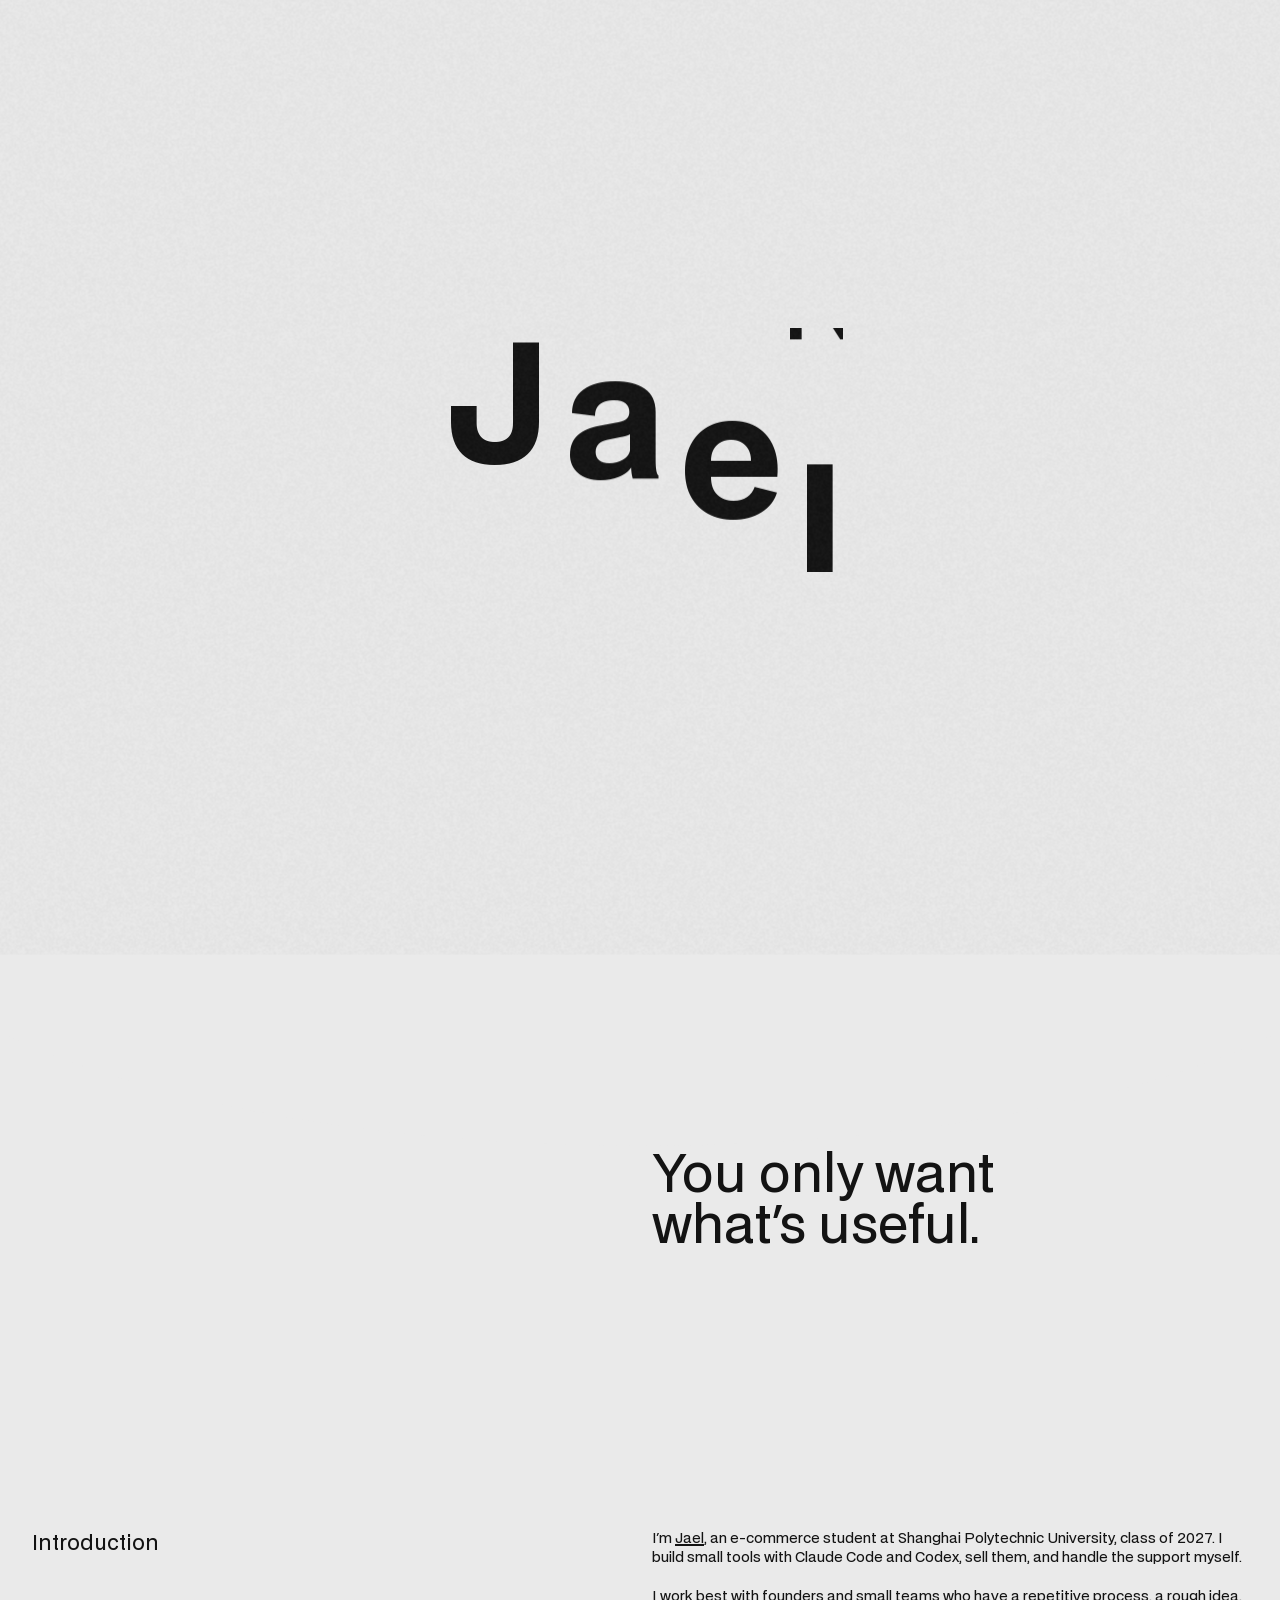
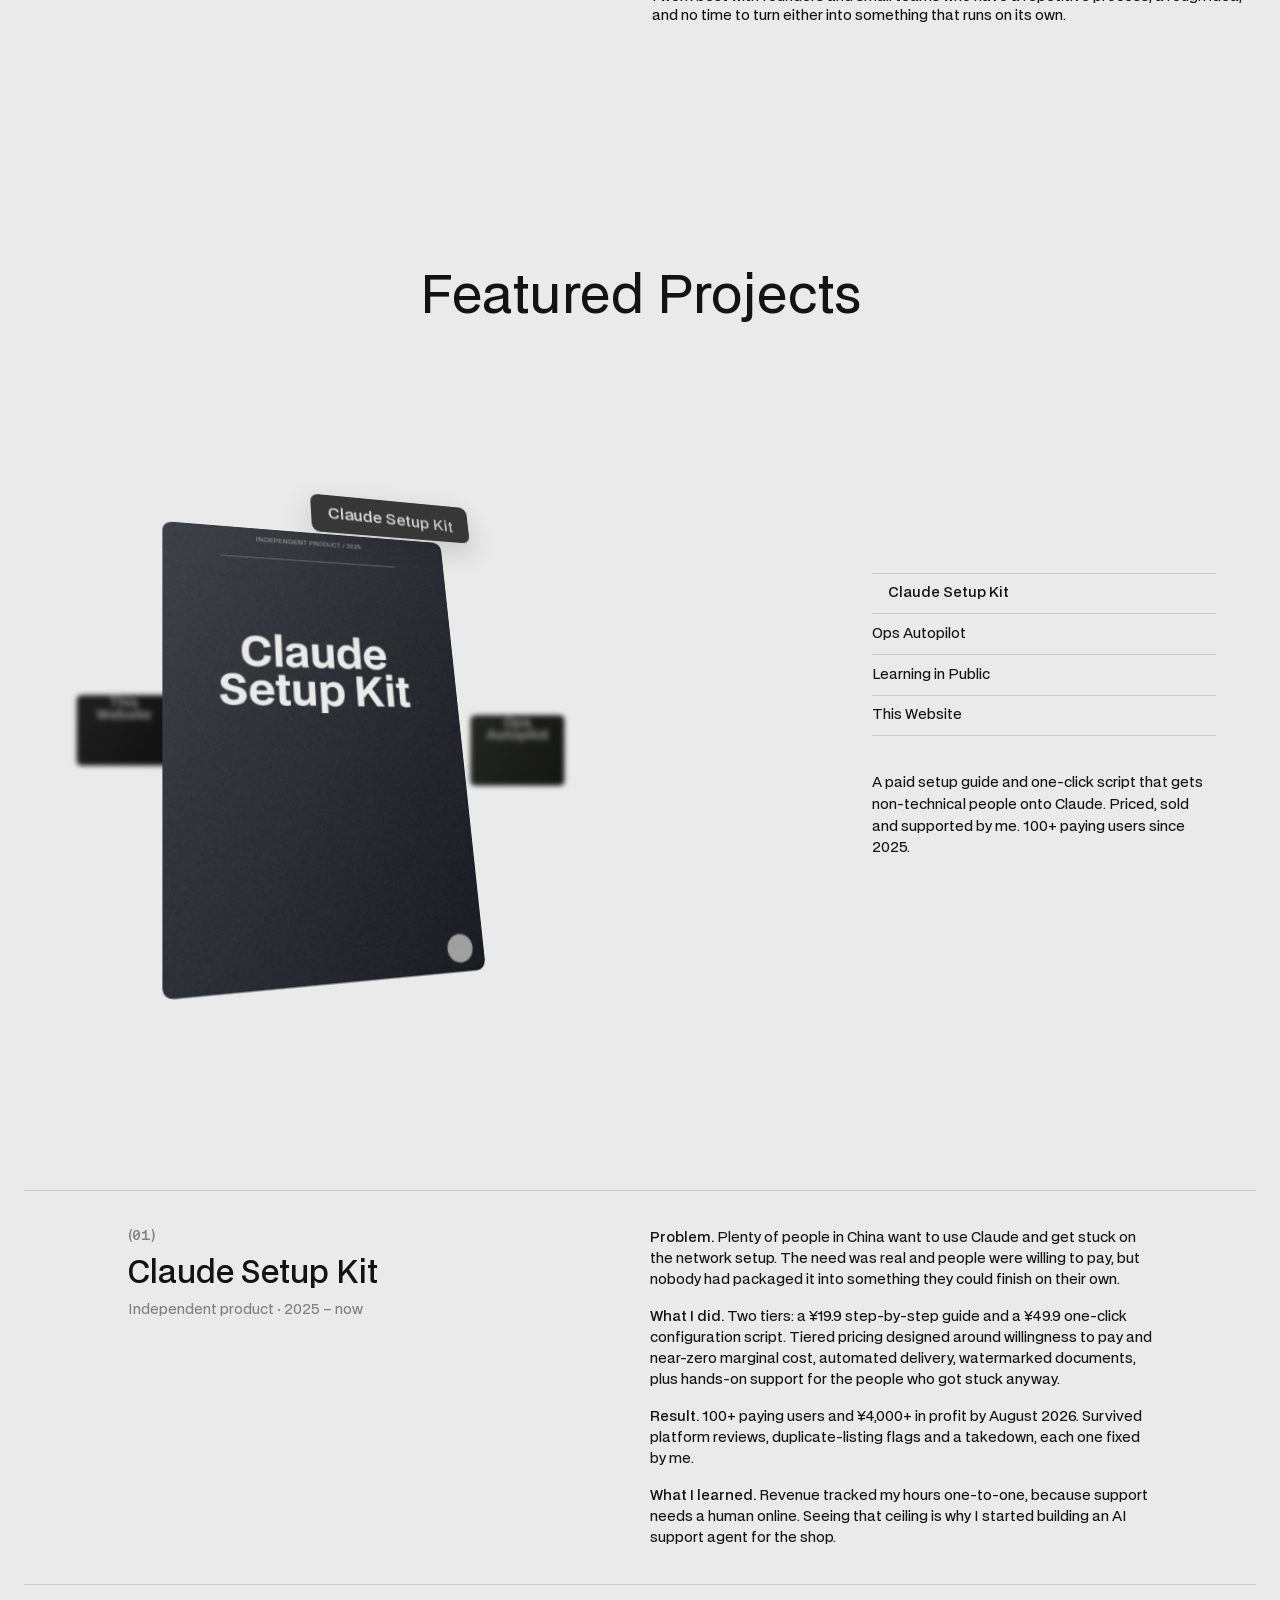
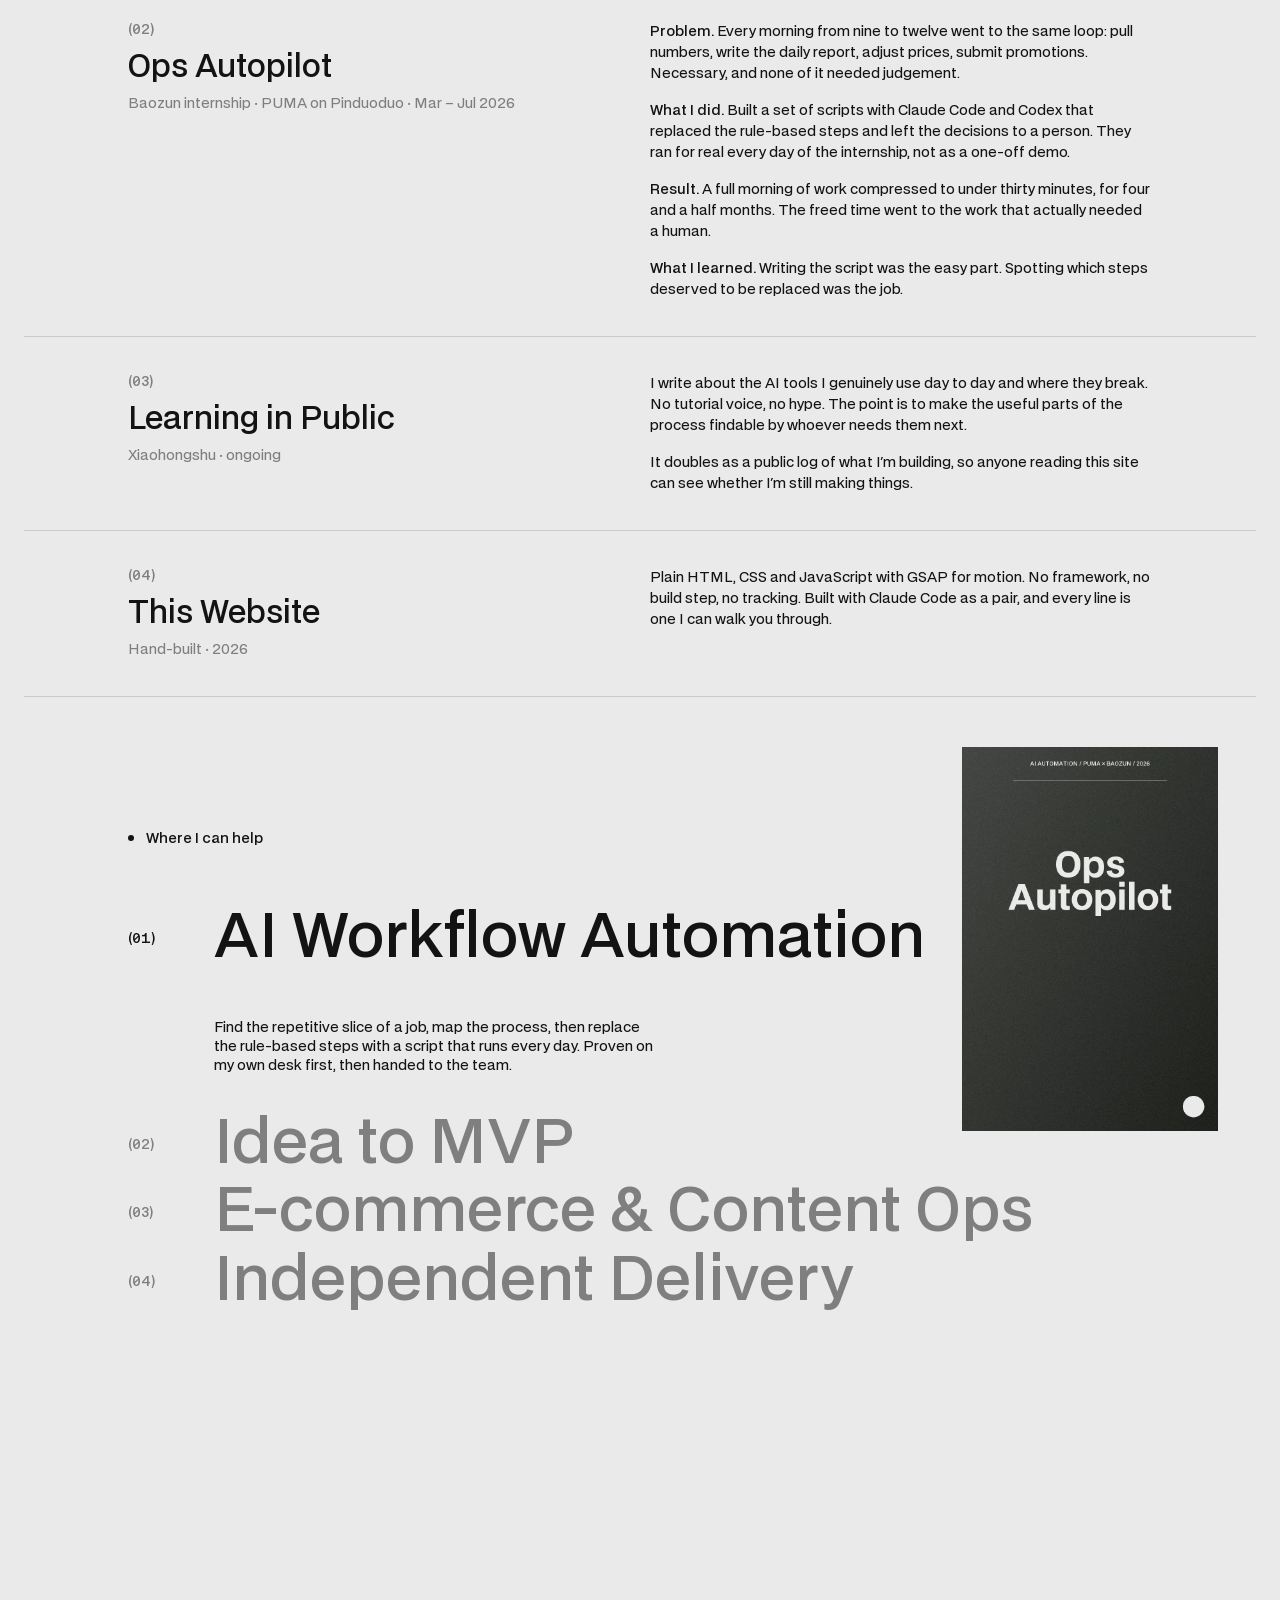
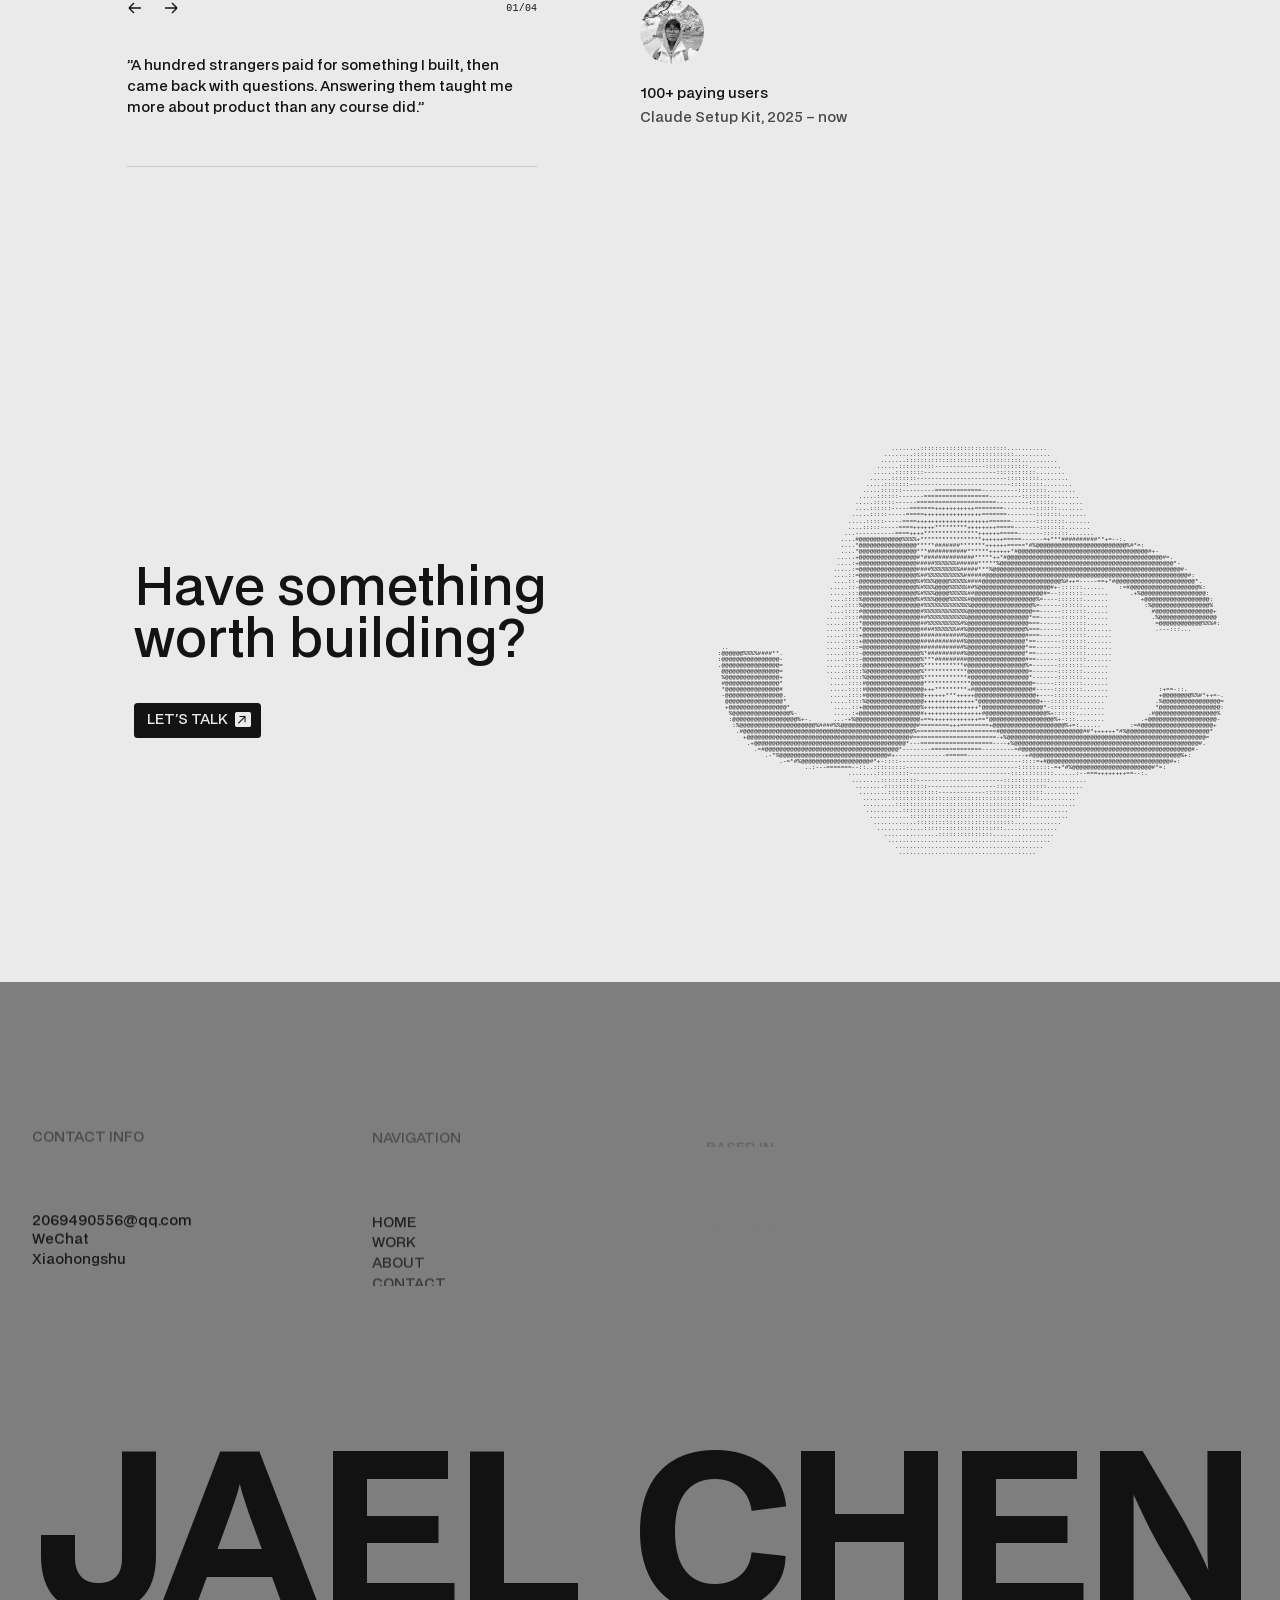
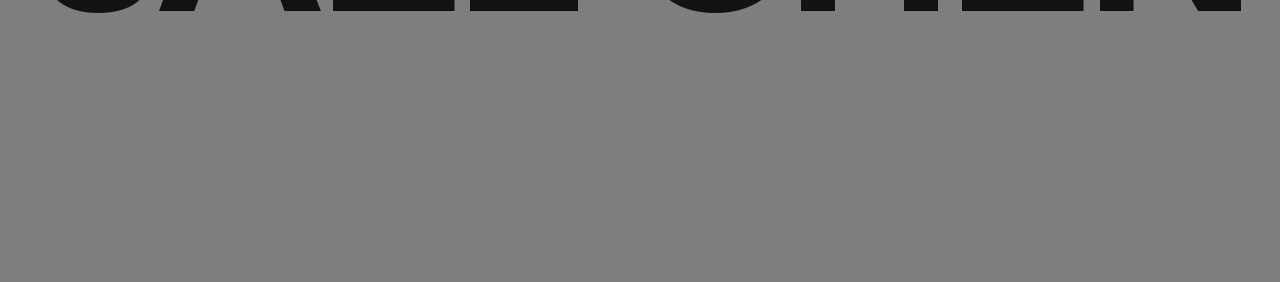
==== index.html @ 8eacd662 "Loader: four alphabet reels spelling Jael; drop orange accent Reels spin together and settle J, a, e" ====
<!DOCTYPE html>
<html lang="en">
<head>
<meta charset="UTF-8">
<meta name="viewport" content="width=device-width, initial-scale=1">
<title>Jael Chen | Building Useful Things</title>
<meta name="description" content="Jael Chen is a Shanghai-based e-commerce student who builds small AI tools that real people pay for. Open to AI-focused internships in Shanghai.">
<meta name="theme-color" content="#eaeaea">
<meta property="og:type" content="website">
<meta property="og:title" content="Jael Chen | Building Useful Things">
<meta property="og:description" content="Small AI tools that real people pay for. Shanghai, CN.">
<meta property="og:image" content="assets/work/claude-setup-kit-hero.webp">
<link rel="icon" type="image/svg+xml" href="assets/favicon.svg">
<link rel="preload" href="assets/fonts/BDOGrotesk-Regular.woff2" as="font" type="font/woff2" crossorigin>
<link rel="preload" href="assets/fonts/BDOGrotesk-Medium.woff2" as="font" type="font/woff2" crossorigin>
<link rel="stylesheet" href="styles.css">
</head>
<body data-initial-loader="pending" data-section-theme="inactive" data-footer-theme="inactive" data-menu-status="">

<!-- ================= Loader ================= -->
<div class="loader" data-load-wrap data-load-state="booting" aria-hidden="true">
  <div class="loader__panel" data-load-panel>
    <div class="loader__panel-fill" data-load-panel-fill></div>
    <div class="loader__panel-bottom" data-load-panel-bottom></div>
    <div class="loader__container" data-load-container>
      <div class="loader__logo" data-load-logo>
        <div class="loader__logo-column"><div class="loader__logo-track" data-load-track data-letter="J"></div></div>
        <div class="loader__logo-column"><div class="loader__logo-track" data-load-track data-letter="a"></div></div>
        <div class="loader__logo-column"><div class="loader__logo-track" data-load-track data-letter="e"></div></div>
        <div class="loader__logo-column"><div class="loader__logo-track" data-load-track data-letter="l"></div></div>
      </div>
    </div>
  </div>
</div>

<div class="static-noise" aria-hidden="true"></div>

<!-- ================= Header + underlay nav ================= -->
<div class="underlay-nav" data-site-header data-section-theme="inactive" data-footer-theme="inactive">
  <div class="header-progressive-blur" data-header-blur aria-hidden="true">
    <div class="header-progressive-blur__layer is--1"></div>
    <div class="header-progressive-blur__layer is--2"></div>
    <div class="header-progressive-blur__layer is--3"></div>
    <div class="header-progressive-blur__layer is--4"></div>
    <div class="header-progressive-blur__layer is--5"></div>
  </div>

  <header class="underlay-nav__header">
    <div class="underlay-nav__container">
      <a href="#top" class="underlay-nav__logo" aria-label="Jael Chen home" data-scroll-top>
        <span class="underlay-nav__logo-mark" aria-hidden="true">J.</span>
      </a>
      <div class="underlay-nav__actions">
        <a href="mailto:2069490556@qq.com" class="button-043 underlay-nav__cta-header">
          <span class="button-043__bg"><span class="button-043__bg-hover"></span></span>
          <span class="button-043__inner">
            <span class="button-043__mask"><span class="button-043__text">Say hello</span></span>
            <span class="button-043__icon-wrap">
              <span class="button-043__icon-bg"></span>
              <span class="button-043__icon-mask"><span class="button-043__icon-list">
                <svg class="button-043__icon" viewBox="0 0 16 16" fill="none" aria-hidden="true"><path d="M3 13L13 3M13 3H5M13 3V11" stroke="currentColor" stroke-width="1.6" stroke-linecap="square"/></svg>
                <svg class="button-043__icon" viewBox="0 0 16 16" fill="none" aria-hidden="true"><path d="M3 13L13 3M13 3H5M13 3V11" stroke="currentColor" stroke-width="1.6" stroke-linecap="square"/></svg>
                <svg class="button-043__icon" viewBox="0 0 16 16" fill="none" aria-hidden="true"><path d="M3 13L13 3M13 3H5M13 3V11" stroke="currentColor" stroke-width="1.6" stroke-linecap="square"/></svg>
              </span></span>
            </span>
          </span>
        </a>
        <button class="underlay-nav__toggle" data-underlay-nav-toggle aria-expanded="false" aria-label="open menu">
          <span class="underlay-nav__toggle-icon">
            <span class="underlay-nav__toggle-bar"></span>
            <span class="underlay-nav__toggle-bar"></span>
          </span>
        </button>
      </div>
    </div>
  </header>

  <nav class="underlay-nav__menu" data-underlay-nav-menu aria-label="Site">
    <div class="underlay-nav__inner">
      <ul class="underlay-nav__list">
        <li data-reveal-l><a href="#top" class="underlay-nav__link-large w--current" data-menu-link><span class="underlay-nav__link-label">Home</span></a></li>
        <li data-reveal-l><a href="#work" class="underlay-nav__link-large" data-menu-link><span class="underlay-nav__link-label">Work</span></a></li>
        <li data-reveal-l><a href="#about" class="underlay-nav__link-large" data-menu-link><span class="underlay-nav__link-label">About</span></a></li>
        <li data-reveal-l><a href="#contact" class="underlay-nav__link-large" data-menu-link><span class="underlay-nav__link-label">Contact</span></a></li>
      </ul>
      <div class="underlay-nav__bottom">
        <div class="underlay-nav__bottom-col">
          <div data-reveal-s><span class="underlay-nav__link-small is--faded">Elsewhere</span></div>
          <ul class="underlay-nav__list is--small">
            <li data-reveal-s><a href="https://www.xiaohongshu.com/" target="_blank" rel="noopener" class="underlay-nav__link-small underlay-nav__hover-link" data-underlay-hover-link><span class="underlay-nav__hover-label" data-underlay-hover-current>Xiaohongshu</span><span class="underlay-nav__hover-label" data-underlay-hover-next aria-hidden="true">Xiaohongshu</span></a></li>
            <li data-reveal-s><a href="assets/wechat-qr-jael.png" target="_blank" rel="noopener" class="underlay-nav__link-small underlay-nav__hover-link" data-underlay-hover-link><span class="underlay-nav__hover-label" data-underlay-hover-current>WeChat</span><span class="underlay-nav__hover-label" data-underlay-hover-next aria-hidden="true">WeChat</span></a></li>
          </ul>
        </div>
        <div class="underlay-nav__bottom-col">
          <div data-reveal-s><span class="underlay-nav__link-small is--faded">Contact</span></div>
          <ul class="underlay-nav__list is--small">
            <li data-reveal-s><a href="mailto:2069490556@qq.com" class="underlay-nav__link-small underlay-nav__hover-link" data-underlay-hover-link><span class="underlay-nav__hover-label" data-underlay-hover-current>2069490556@qq.com</span><span class="underlay-nav__hover-label" data-underlay-hover-next aria-hidden="true">2069490556@qq.com</span></a></li>
            <li data-reveal-s><a href="mailto:2069490556@qq.com?subject=Internship" class="underlay-nav__link-small underlay-nav__hover-link" data-underlay-hover-link><span class="underlay-nav__hover-label" data-underlay-hover-current>Hiring for Shanghai?</span><span class="underlay-nav__hover-label" data-underlay-hover-next aria-hidden="true">Hiring for Shanghai?</span></a></li>
          </ul>
        </div>
        <div class="underlay-nav__bottom-border"></div>
      </div>
    </div>
  </nav>

  <div class="underlay-nav__overlay" data-underlay-nav-overlay>
    <div class="underlay-nav__dark"></div>
    <div class="underlay-nav__borders">
      <div class="underlay-nav__border-row"><div class="underlay-nav__border"></div><div class="underlay-nav__corner"></div></div>
      <div class="underlay-nav__border-row"><div class="underlay-nav__corner is--bottom"></div><div class="underlay-nav__border"></div></div>
    </div>
  </div>
</div>

<!-- ================= Page ================= -->
<div data-main>
<main id="top" class="page">

  <!-- Hero: fixed slideshow that the page scrolls over -->
  <section class="home-hero" aria-label="Featured work" data-hero-slideshow>
    <div class="home-hero__media" aria-hidden="true">
      <div class="home-hero__image-stack" data-hero-parallax-image>
        <div class="home-hero__slides">
          <div class="home-hero__slide is--current" data-hero-slide data-index="0" data-href="#work" data-name="Claude Setup Kit">
            <div class="home-hero__slide-inner" data-hero-slide-inner>
              <img class="home-hero__image" src="assets/work/claude-setup-kit-hero.webp" alt="" width="1920" height="1080" loading="eager" decoding="async" data-hero-work-image="primary">
              <img class="home-hero__image home-hero__image--hover" src="assets/work/claude-setup-kit-hero-hover.webp" alt="" width="1920" height="1080" loading="lazy" decoding="async" data-hero-work-image="hover">
            </div>
          </div>
          <div class="home-hero__slide" data-hero-slide data-index="1" data-href="#work" data-name="Ops Autopilot">
            <div class="home-hero__slide-inner" data-hero-slide-inner>
              <img class="home-hero__image" src="assets/work/ops-autopilot-hero.webp" alt="" width="1920" height="1080" loading="lazy" decoding="async" data-hero-work-image="primary">
              <img class="home-hero__image home-hero__image--hover" src="assets/work/ops-autopilot-hero-hover.webp" alt="" width="1920" height="1080" loading="lazy" decoding="async" data-hero-work-image="hover">
            </div>
          </div>
          <div class="home-hero__slide" data-hero-slide data-index="2" data-href="#work" data-name="Learning in Public">
            <div class="home-hero__slide-inner" data-hero-slide-inner>
              <img class="home-hero__image" src="assets/work/learning-in-public-hero.webp" alt="" width="1920" height="1080" loading="lazy" decoding="async" data-hero-work-image="primary">
              <img class="home-hero__image home-hero__image--hover" src="assets/work/learning-in-public-hero-hover.webp" alt="" width="1920" height="1080" loading="lazy" decoding="async" data-hero-work-image="hover">
            </div>
          </div>
        </div>
      </div>
    </div>
    <div class="home-hero__shade" aria-hidden="true"></div>

    <div class="home-hero__featured">
      <span class="home-hero__featured-label" data-hero-reveal-line>Featured project</span>
      <span class="home-hero__stack home-hero__stack--name">
        <span class="home-hero__stack-item is--current" data-hero-work-name data-hero-reveal-line><span class="home-hero__stack-word" data-hero-word>Claude</span> <span class="home-hero__stack-word" data-hero-word>Setup</span> <span class="home-hero__stack-word" data-hero-word>Kit</span></span>
        <span class="home-hero__stack-item" data-hero-work-name aria-hidden="true"><span class="home-hero__stack-word" data-hero-word>Ops</span> <span class="home-hero__stack-word" data-hero-word>Autopilot</span></span>
        <span class="home-hero__stack-item" data-hero-work-name aria-hidden="true"><span class="home-hero__stack-word" data-hero-word>Learning</span> <span class="home-hero__stack-word" data-hero-word>in</span> <span class="home-hero__stack-word" data-hero-word>Public</span></span>
      </span>
      <span class="home-hero__stack home-hero__stack--year">
        <span class="home-hero__stack-item is--current" data-hero-work-year data-hero-reveal-line><span class="home-hero__stack-word" data-hero-word>2025</span></span>
        <span class="home-hero__stack-item" data-hero-work-year aria-hidden="true"><span class="home-hero__stack-word" data-hero-word>2026</span></span>
        <span class="home-hero__stack-item" data-hero-work-year aria-hidden="true"><span class="home-hero__stack-word" data-hero-word>2026</span></span>
      </span>
      <a href="#work" class="button-043 home-hero__work-button" aria-label="View project: Claude Setup Kit" data-hero-reveal-line data-hero-work-trigger>
        <span class="button-043__bg"><span class="button-043__bg-hover"></span></span>
        <span class="button-043__inner">
          <span class="button-043__mask"><span class="button-043__text">View project</span></span>
          <span class="button-043__icon-wrap">
            <span class="button-043__icon-bg"></span>
            <span class="button-043__icon-mask"><span class="button-043__icon-list">
              <svg class="button-043__icon" viewBox="0 0 16 16" fill="none" aria-hidden="true"><path d="M3 13L13 3M13 3H5M13 3V11" stroke="currentColor" stroke-width="1.6" stroke-linecap="square"/></svg>
              <svg class="button-043__icon" viewBox="0 0 16 16" fill="none" aria-hidden="true"><path d="M3 13L13 3M13 3H5M13 3V11" stroke="currentColor" stroke-width="1.6" stroke-linecap="square"/></svg>
              <svg class="button-043__icon" viewBox="0 0 16 16" fill="none" aria-hidden="true"><path d="M3 13L13 3M13 3H5M13 3V11" stroke="currentColor" stroke-width="1.6" stroke-linecap="square"/></svg>
            </span></span>
          </span>
        </span>
      </a>
    </div>

    <p class="home-hero__statement" data-hero-reveal-line>
      Jael Chen is a Shanghai-based e-commerce student who builds small AI tools that real people actually pay for.
    </p>

    <div class="home-hero__slideshow-nav">
      <div class="home-hero__dots" role="group" aria-label="Featured work">
        <button type="button" class="home-hero__dot is--current" data-hero-dot data-index="0" aria-label="Show Claude Setup Kit"></button>
        <button type="button" class="home-hero__dot" data-hero-dot data-index="1" aria-label="Show Ops Autopilot"></button>
        <button type="button" class="home-hero__dot" data-hero-dot data-index="2" aria-label="Show Learning in Public"></button>
      </div>
      <div class="home-hero__progress" aria-hidden="true"><span class="home-hero__progress-fill" data-hero-progress></span></div>
    </div>
  </section>

  <div class="page__flow">
    <div class="home-hero__spacer" data-home-hero-end aria-hidden="true"></div>

    <div class="page__surface">

      <!-- Intro quote -->
      <section class="intro" data-header-light-surface>
        <div class="intro__grid">
          <div class="intro__quote-col" data-intro-trigger>
            <div class="intro__scroll" data-intro-scroll>
              <h1 class="intro-quote">
                <span class="intro-quote__line">
                  <span class="word-swap"><span class="old-word">You</span><span class="new-word">I</span></span>
                  only
                  <span class="word-swap is--left"><span class="old-word">want</span><span class="new-word">make</span></span>
                </span>
                <span class="intro-quote__line">what's useful.</span>
              </h1>
            </div>
          </div>
        </div>
        <div class="intro__copy-grid">
          <p class="intro__label">Introduction</p>
          <p class="intro-copy">
            I'm <a href="#about" class="name-link">Jael</a>, an e-commerce student at Shanghai Polytechnic University, class of 2027. I build small tools with Claude Code and Codex, sell them, and handle the support myself.
          </p>
          <p class="intro-copy">
            I work best with founders and small teams who have a repetitive process, a rough idea, and no time to turn either into something that runs on its own.
          </p>
        </div>
      </section>

      <!-- Featured projects -->
      <section id="work" data-home-work-section>
        <section class="orbit-tiles-section" data-orbit-section data-header-light-surface>
          <h2 class="orbit-tiles__heading">Featured Projects</h2>
          <div class="orbit-tiles" data-orbit-tiles-init>
            <div class="orbit-tiles__left" data-orbit-left>
              <div class="orbit-tiles__collection">
                <div class="orbit-tiles__list" data-orbit-tiles-list>

                  <div class="orbit-tiles__item" data-orbit-tiles-item data-work-index="0" data-work-name="Claude Setup Kit" data-work-desc="A paid setup guide and one-click script that gets non-technical people onto Claude. Priced, sold and supported by me. 100+ paying users since 2025." data-work-href="#work-detail-0">
                    <button type="button" class="orbit-card-btn" data-orbit-card-btn aria-label="View selected work">
                      <div class="orbit-card">
                        <div class="orbit-card__tilt" data-orbit-card-tilt data-max-rotate="14">
                          <div class="orbit-card__media" data-orbit-card-media><img class="orbit-cover-image" src="assets/work/claude-setup-kit-card.webp" alt="" width="800" height="1200" loading="lazy" decoding="async"></div>
                          <div class="orbit-card__title-layer"><div class="orbit-card__title-label" data-orbit-card-title-label><span data-orbit-card-title>Claude Setup Kit</span></div></div>
                          <div class="orbit-card__cta-layer"><div class="orbit-card__cta-label" data-orbit-card-cta-label><span>Click to view</span><svg class="orbit-card__cta-icon" viewBox="0 0 16 16" fill="none" aria-hidden="true"><path d="M2 8H14M14 8L9 3M14 8L9 13" stroke="currentColor" stroke-width="1.6"/></svg></div></div>
                        </div>
                      </div>
                    </button>
                  </div>

                  <div class="orbit-tiles__item" data-orbit-tiles-item data-work-index="1" data-work-name="Ops Autopilot" data-work-desc="Scripts that took PUMA's daily Pinduoduo store routine at Baozun from three hours to thirty minutes, then handed to the team. Ran every day for four and a half months." data-work-href="#work-detail-1">
                    <button type="button" class="orbit-card-btn" data-orbit-card-btn aria-label="View selected work">
                      <div class="orbit-card">
                        <div class="orbit-card__tilt" data-orbit-card-tilt data-max-rotate="14">
                          <div class="orbit-card__media" data-orbit-card-media><img class="orbit-cover-image" src="assets/work/ops-autopilot-card.webp" alt="" width="800" height="1200" loading="lazy" decoding="async"></div>
                          <div class="orbit-card__title-layer"><div class="orbit-card__title-label" data-orbit-card-title-label><span data-orbit-card-title>Ops Autopilot</span></div></div>
                          <div class="orbit-card__cta-layer"><div class="orbit-card__cta-label" data-orbit-card-cta-label><span>Click to view</span><svg class="orbit-card__cta-icon" viewBox="0 0 16 16" fill="none" aria-hidden="true"><path d="M2 8H14M14 8L9 3M14 8L9 13" stroke="currentColor" stroke-width="1.6"/></svg></div></div>
                        </div>
                      </div>
                    </button>
                  </div>

                  <div class="orbit-tiles__item" data-orbit-tiles-item data-work-index="2" data-work-name="Learning in Public" data-work-desc="Notes on Xiaohongshu about the AI tools I actually use and the mistakes I make with them. No tutorials, just the process." data-work-href="#work-detail-2">
                    <button type="button" class="orbit-card-btn" data-orbit-card-btn aria-label="View selected work">
                      <div class="orbit-card">
                        <div class="orbit-card__tilt" data-orbit-card-tilt data-max-rotate="14">
                          <div class="orbit-card__media" data-orbit-card-media><img class="orbit-cover-image" src="assets/work/learning-in-public-card.webp" alt="" width="800" height="1200" loading="lazy" decoding="async"></div>
                          <div class="orbit-card__title-layer"><div class="orbit-card__title-label" data-orbit-card-title-label><span data-orbit-card-title>Learning in Public</span></div></div>
                          <div class="orbit-card__cta-layer"><div class="orbit-card__cta-label" data-orbit-card-cta-label><span>Click to view</span><svg class="orbit-card__cta-icon" viewBox="0 0 16 16" fill="none" aria-hidden="true"><path d="M2 8H14M14 8L9 3M14 8L9 13" stroke="currentColor" stroke-width="1.6"/></svg></div></div>
                        </div>
                      </div>
                    </button>
                  </div>

                  <div class="orbit-tiles__item" data-orbit-tiles-item data-work-index="3" data-work-name="This Website" data-work-desc="The page you are reading. Plain HTML, CSS and JavaScript, written by hand, no framework, no build step. Every line is one I can explain." data-work-href="#work-detail-3">
                    <button type="button" class="orbit-card-btn" data-orbit-card-btn aria-label="View selected work">
                      <div class="orbit-card">
                        <div class="orbit-card__tilt" data-orbit-card-tilt data-max-rotate="14">
                          <div class="orbit-card__media" data-orbit-card-media><img class="orbit-cover-image" src="assets/work/this-website-card.webp" alt="" width="800" height="1200" loading="lazy" decoding="async"></div>
                          <div class="orbit-card__title-layer"><div class="orbit-card__title-label" data-orbit-card-title-label><span data-orbit-card-title>This Website</span></div></div>
                          <div class="orbit-card__cta-layer"><div class="orbit-card__cta-label" data-orbit-card-cta-label><span>Click to view</span><svg class="orbit-card__cta-icon" viewBox="0 0 16 16" fill="none" aria-hidden="true"><path d="M2 8H14M14 8L9 3M14 8L9 13" stroke="currentColor" stroke-width="1.6"/></svg></div></div>
                        </div>
                      </div>
                    </button>
                  </div>

                </div>
              </div>
            </div>

            <div class="orbit-tiles__right">
              <div class="orbit-tiles__content">
                <div class="orbit-tiles__info" data-orbit-info><p class="orbit-tiles__info-desc" data-orbit-info-desc></p></div>
                <div class="orbit-tiles__list-wrap">
                  <div class="orbit-list" data-directional-hover data-type="y">
                    <a href="#work-detail-0" class="orbit-list__item" data-directional-hover-item data-orbit-list-item data-work-index="0"><div class="orbit-list__hover-tile" data-directional-hover-tile></div><span class="orbit-list__name">Claude Setup Kit</span></a>
                    <a href="#work-detail-1" class="orbit-list__item" data-directional-hover-item data-orbit-list-item data-work-index="1"><div class="orbit-list__hover-tile" data-directional-hover-tile></div><span class="orbit-list__name">Ops Autopilot</span></a>
                    <a href="#work-detail-2" class="orbit-list__item" data-directional-hover-item data-orbit-list-item data-work-index="2"><div class="orbit-list__hover-tile" data-directional-hover-tile></div><span class="orbit-list__name">Learning in Public</span></a>
                    <a href="#work-detail-3" class="orbit-list__item" data-directional-hover-item data-orbit-list-item data-work-index="3"><div class="orbit-list__hover-tile" data-directional-hover-tile></div><span class="orbit-list__name">This Website</span></a>
                  </div>
                </div>
              </div>
            </div>
          </div>
        </section>

        <!-- Mobile fallback gallery (≤900px) -->
        <section class="mobile-works-gallery" data-mobile-works-gallery data-header-light-surface>
          <h2 class="mobile-works-gallery__heading">Featured Projects</h2>
          <div class="mobile-works-gallery__track" data-mobile-works-track aria-label="Selected work images">
            <a href="#work-detail-0" class="mobile-works-gallery__slide" data-mobile-works-slide data-work-index="0" data-work-name="Claude Setup Kit" data-work-desc="A paid setup guide and one-click script that gets non-technical people onto Claude. Priced, sold and supported by me. 100+ paying users since 2025."><img class="mobile-works-gallery__image" src="assets/work/claude-setup-kit-card.webp" alt="Claude Setup Kit" width="800" height="1200" loading="lazy"></a>
            <a href="#work-detail-1" class="mobile-works-gallery__slide" data-mobile-works-slide data-work-index="1" data-work-name="Ops Autopilot" data-work-desc="Scripts that took PUMA's daily Pinduoduo store routine at Baozun from three hours to thirty minutes, then handed to the team."><img class="mobile-works-gallery__image" src="assets/work/ops-autopilot-card.webp" alt="Ops Autopilot" width="800" height="1200" loading="lazy"></a>
            <a href="#work-detail-2" class="mobile-works-gallery__slide" data-mobile-works-slide data-work-index="2" data-work-name="Learning in Public" data-work-desc="Notes on Xiaohongshu about the AI tools I actually use and the mistakes I make with them."><img class="mobile-works-gallery__image" src="assets/work/learning-in-public-card.webp" alt="Learning in Public" width="800" height="1200" loading="lazy"></a>
            <a href="#work-detail-3" class="mobile-works-gallery__slide" data-mobile-works-slide data-work-index="3" data-work-name="This Website" data-work-desc="The page you are reading. Plain HTML, CSS and JavaScript, written by hand."><img class="mobile-works-gallery__image" src="assets/work/this-website-card.webp" alt="This Website" width="800" height="1200" loading="lazy"></a>
          </div>
          <div class="mobile-works-gallery__meta">
            <a href="#work-detail-0" class="mobile-works-gallery__active-link" data-mobile-works-active-link><span data-mobile-works-active-title>Claude Setup Kit</span><span aria-hidden="true">&#8599;</span></a>
            <p class="mobile-works-gallery__description" data-mobile-works-description>A paid setup guide and one-click script that gets non-technical people onto Claude. Priced, sold and supported by me. 100+ paying users since 2025.</p>
          </div>
        </section>

        <!-- Project details (the orbit cards and list link here) -->
        <section class="work-detail" data-header-light-surface aria-label="Project details">
          <article class="work-detail__item" id="work-detail-0">
            <div class="work-detail__head"><span class="work-detail__index">(01)</span><h3 class="work-detail__title">Claude Setup Kit</h3><span class="work-detail__meta">Independent product · 2025 – now</span></div>
            <div class="work-detail__body">
              <p><b>Problem.</b> Plenty of people in China want to use Claude and get stuck on the network setup. The need was real and people were willing to pay, but nobody had packaged it into something they could finish on their own.</p>
              <p><b>What I did.</b> Two tiers: a ¥19.9 step-by-step guide and a ¥49.9 one-click configuration script. Tiered pricing designed around willingness to pay and near-zero marginal cost, automated delivery, watermarked documents, plus hands-on support for the people who got stuck anyway.</p>
              <p><b>Result.</b> 100+ paying users and ¥4,000+ in profit by August 2026. Survived platform reviews, duplicate-listing flags and a takedown, each one fixed by me.</p>
              <p><b>What I learned.</b> Revenue tracked my hours one-to-one, because support needs a human online. Seeing that ceiling is why I started building an AI support agent for the shop.</p>
            </div>
          </article>
          <article class="work-detail__item" id="work-detail-1">
            <div class="work-detail__head"><span class="work-detail__index">(02)</span><h3 class="work-detail__title">Ops Autopilot</h3><span class="work-detail__meta">Baozun internship · PUMA on Pinduoduo · Mar – Jul 2026</span></div>
            <div class="work-detail__body">
              <p><b>Problem.</b> Every morning from nine to twelve went to the same loop: pull numbers, write the daily report, adjust prices, submit promotions. Necessary, and none of it needed judgement.</p>
              <p><b>What I did.</b> Built a set of scripts with Claude Code and Codex that replaced the rule-based steps and left the decisions to a person. They ran for real every day of the internship, not as a one-off demo.</p>
              <p><b>Result.</b> A full morning of work compressed to under thirty minutes, for four and a half months. The freed time went to the work that actually needed a human.</p>
              <p><b>What I learned.</b> Writing the script was the easy part. Spotting which steps deserved to be replaced was the job.</p>
            </div>
          </article>
          <article class="work-detail__item" id="work-detail-2">
            <div class="work-detail__head"><span class="work-detail__index">(03)</span><h3 class="work-detail__title">Learning in Public</h3><span class="work-detail__meta">Xiaohongshu · ongoing</span></div>
            <div class="work-detail__body">
              <p>I write about the AI tools I genuinely use day to day and where they break. No tutorial voice, no hype. The point is to make the useful parts of the process findable by whoever needs them next.</p>
              <p>It doubles as a public log of what I'm building, so anyone reading this site can see whether I'm still making things.</p>
            </div>
          </article>
          <article class="work-detail__item" id="work-detail-3">
            <div class="work-detail__head"><span class="work-detail__index">(04)</span><h3 class="work-detail__title">This Website</h3><span class="work-detail__meta">Hand-built · 2026</span></div>
            <div class="work-detail__body">
              <p>Plain HTML, CSS and JavaScript with GSAP for motion. No framework, no build step, no tracking. Built with Claude Code as a pair, and every line is one I can walk you through.</p>
            </div>
          </article>
        </section>
      </section>

      <!-- Where I can help -->
      <section id="about" class="services-section" data-services-section data-header-light-surface>
        <div class="services-section__grid">
          <p class="services-section__eyebrow"><span class="services-section__dot" aria-hidden="true"></span><span>Where I can help</span></p>
          <div class="services-section__body">
            <div class="services-section__list" role="list" aria-label="What I bring">
              <div class="services-section__entry" role="listitem">
                <button type="button" class="services-section__item" data-services-item data-active="true" data-expanded="false" aria-expanded="false" aria-controls="services-panel-0"><span class="services-section__item-index" aria-hidden="true">(01)</span><span class="services-section__item-title">AI Workflow Automation</span></button>
                <div id="services-panel-0" class="services-section__panel" data-services-panel><div class="services-section__panel-inner"><p class="services-section__copy" data-services-copy>Find the repetitive slice of a job, map the process, then replace the rule-based steps with a script that runs every day. Proven on my own desk first, then handed to the team.</p></div></div>
              </div>
              <div class="services-section__entry" role="listitem">
                <button type="button" class="services-section__item" data-services-item data-expanded="false" aria-expanded="false" aria-controls="services-panel-1"><span class="services-section__item-index" aria-hidden="true">(02)</span><span class="services-section__item-title">Idea to MVP</span></button>
                <div id="services-panel-1" class="services-section__panel" data-services-panel><div class="services-section__panel-inner"><p class="services-section__copy" data-services-copy>Shrink the idea to the smallest version a stranger can try, then let real usage and feedback decide what comes next. Every iteration gets a reason.</p></div></div>
              </div>
              <div class="services-section__entry" role="listitem">
                <button type="button" class="services-section__item" data-services-item data-expanded="false" aria-expanded="false" aria-controls="services-panel-2"><span class="services-section__item-index" aria-hidden="true">(03)</span><span class="services-section__item-title">E-commerce &amp; Content Ops</span></button>
                <div id="services-panel-2" class="services-section__panel" data-services-panel><div class="services-section__panel-inner"><p class="services-section__copy" data-services-copy>From a store's daily routine to public notes about the work. I watch what breaks in execution and adjust with data and feedback rather than opinion.</p></div></div>
              </div>
              <div class="services-section__entry" role="listitem">
                <button type="button" class="services-section__item" data-services-item data-expanded="false" aria-expanded="false" aria-controls="services-panel-3"><span class="services-section__item-index" aria-hidden="true">(04)</span><span class="services-section__item-title">Independent Delivery</span></button>
                <div id="services-panel-3" class="services-section__panel" data-services-panel><div class="services-section__panel-inner"><p class="services-section__copy" data-services-copy>Beyond building: pricing, selling, delivering and supporting. Getting the product into a user's hands and keeping it working once it is there.</p></div></div>
              </div>
            </div>
            <div class="services-section__visual" aria-hidden="true">
              <div class="services-section__preview" data-services-preview>
                <img class="services-section__image" data-services-image data-active="true" src="assets/work/ops-autopilot-card.webp" alt="" loading="lazy">
                <img class="services-section__image" data-services-image src="assets/work/claude-setup-kit-card.webp" alt="" loading="lazy">
                <img class="services-section__image" data-services-image src="assets/hero-photo.webp" alt="" loading="lazy">
                <img class="services-section__image" data-services-image src="assets/about-photo.webp" alt="" loading="lazy">
              </div>
            </div>
          </div>
        </div>
      </section>

      <!-- Milestones slider (same mechanics as a testimonials slider) -->
      <section class="testimonials" data-testimonials data-header-light-surface aria-label="Milestones">
        <div class="testimonials__grid">
          <div class="testimonials__left">
            <div class="testimonials__top">
              <div class="testimonials__arrows">
                <button type="button" class="testimonials__arrow testimonials__arrow--prev" data-testimonials-prev aria-label="Previous"><svg class="testimonials__arrow-icon" viewBox="0 0 16 16" fill="none" aria-hidden="true"><path d="M2 8H14M14 8L9 3M14 8L9 13" stroke="currentColor" stroke-width="1.4"/></svg></button>
                <button type="button" class="testimonials__arrow" data-testimonials-next aria-label="Next"><svg class="testimonials__arrow-icon" viewBox="0 0 16 16" fill="none" aria-hidden="true"><path d="M2 8H14M14 8L9 3M14 8L9 13" stroke="currentColor" stroke-width="1.4"/></svg></button>
              </div>
              <p class="testimonials__counter"><span data-testimonials-counter>01</span>/04</p>
            </div>
            <div class="testimonials__quotes" aria-live="polite">
              <blockquote class="testimonials__quote" data-testimonial-quote data-active="true"><p>&rdquo;A hundred strangers paid for something I built, then came back with questions. Answering them taught me more about product than any course did.&rdquo;</p></blockquote>
              <blockquote class="testimonials__quote" data-testimonial-quote><p>&rdquo;Five months inside a real business at Baozun. The scripts I left behind are still running, which is the only review I need.&rdquo;</p></blockquote>
              <blockquote class="testimonials__quote" data-testimonial-quote><p>&rdquo;Top 6% of my programme while shipping on the side. Grades were never the goal, but they show I can keep two things moving at once.&rdquo;</p></blockquote>
              <blockquote class="testimonials__quote" data-testimonial-quote><p>&rdquo;Four months on exchange at the University of Ruse, Bulgaria. Going somewhere unfamiliar is still the fastest way I know to get new input.&rdquo;</p></blockquote>
            </div>
            <div class="testimonials__progress" aria-hidden="true"><span class="testimonials__progress-fill" data-testimonials-progress></span></div>
          </div>
          <div class="testimonials__right">
            <figure class="testimonials__person" data-testimonial-person data-active="true"><img class="testimonials__portrait" src="assets/about-photo.webp" alt="" loading="lazy"><figcaption><p class="testimonials__name">100+ paying users</p><p class="testimonials__job">Claude Setup Kit, 2025 – now</p></figcaption></figure>
            <figure class="testimonials__person" data-testimonial-person><img class="testimonials__portrait" src="assets/hero-photo.webp" alt="" loading="lazy"><figcaption><p class="testimonials__name">5-month internship</p><p class="testimonials__job">Baozun, PUMA e-commerce</p></figcaption></figure>
            <figure class="testimonials__person" data-testimonial-person><img class="testimonials__portrait" src="assets/about-photo.webp" alt="" loading="lazy"><figcaption><p class="testimonials__name">Top 6% in programme</p><p class="testimonials__job">E-commerce, SSPU, class of 2027</p></figcaption></figure>
            <figure class="testimonials__person" data-testimonial-person><img class="testimonials__portrait" src="assets/hero-photo.webp" alt="" loading="lazy"><figcaption><p class="testimonials__name">4 months in Europe</p><p class="testimonials__job">Exchange, University of Ruse</p></figcaption></figure>
          </div>
        </div>
      </section>

      <!-- CTA -->
      <section id="contact" class="project-cta-section" data-header-light-surface>
        <div class="project-cta-section__grid">
          <div class="project-cta-section__content">
            <h2 class="project-cta-section__heading"><span class="project-cta-section__line">Have something</span><span class="project-cta-section__line">worth building?</span></h2>
            <a href="mailto:2069490556@qq.com" class="button-043 project-cta-section__button">
              <span class="button-043__bg"><span class="button-043__bg-hover"></span></span>
              <span class="button-043__inner">
                <span class="button-043__mask"><span class="button-043__text">Let's talk</span></span>
                <span class="button-043__icon-wrap">
                  <span class="button-043__icon-bg"></span>
                  <span class="button-043__icon-mask"><span class="button-043__icon-list">
                    <svg class="button-043__icon" viewBox="0 0 16 16" fill="none" aria-hidden="true"><path d="M3 13L13 3M13 3H5M13 3V11" stroke="currentColor" stroke-width="1.6" stroke-linecap="square"/></svg>
                    <svg class="button-043__icon" viewBox="0 0 16 16" fill="none" aria-hidden="true"><path d="M3 13L13 3M13 3H5M13 3V11" stroke="currentColor" stroke-width="1.6" stroke-linecap="square"/></svg>
                    <svg class="button-043__icon" viewBox="0 0 16 16" fill="none" aria-hidden="true"><path d="M3 13L13 3M13 3H5M13 3V11" stroke="currentColor" stroke-width="1.6" stroke-linecap="square"/></svg>
                  </span></span>
                </span>
              </span>
            </a>
          </div>
          <div class="project-cta-section__ascii-wrap">
            <div class="project-cta-section__ascii-box" data-ascii-box data-ascii-columns="146" data-ascii-rows="68">
              <pre class="project-cta-section__ascii" data-ascii aria-hidden="true"></pre>
            </div>
          </div>
        </div>
      </section>

      <!-- Footer -->
      <section id="site-footer" class="site-footer-block" data-footer-parallax-block>
        <div class="site-footer-wrap" data-footer-parallax>
          <footer class="site-footer" data-footer-parallax-inner>
            <div class="site-footer__grid">
              <div class="site-footer__top">
                <div class="site-footer__column">
                  <p class="site-footer__eyebrow" data-footer-reveal-line>Contact info</p>
                  <div class="site-footer__links">
                    <a href="mailto:2069490556@qq.com" class="site-footer__link" data-footer-hover-link><span class="site-footer__link-label" data-footer-hover-current data-footer-reveal-line>2069490556@qq.com</span><span class="site-footer__link-label" data-footer-hover-next aria-hidden="true">2069490556@qq.com</span></a>
                    <a href="assets/wechat-qr-jael.png" target="_blank" rel="noopener" class="site-footer__link" data-footer-hover-link><span class="site-footer__link-label" data-footer-hover-current data-footer-reveal-line>WeChat</span><span class="site-footer__link-label" data-footer-hover-next aria-hidden="true">WeChat</span></a>
                    <a href="https://www.xiaohongshu.com/" target="_blank" rel="noopener" class="site-footer__link" data-footer-hover-link><span class="site-footer__link-label" data-footer-hover-current data-footer-reveal-line>Xiaohongshu</span><span class="site-footer__link-label" data-footer-hover-next aria-hidden="true">Xiaohongshu</span></a>
                  </div>
                </div>
                <div class="site-footer__column">
                  <p class="site-footer__eyebrow" data-footer-reveal-line>Navigation</p>
                  <div class="site-footer__links">
                    <a href="#top" class="site-footer__link" data-footer-hover-link data-scroll-top><span class="site-footer__link-label" data-footer-hover-current data-footer-reveal-line>HOME</span><span class="site-footer__link-label" data-footer-hover-next aria-hidden="true">HOME</span></a>
                    <a href="#work" class="site-footer__link" data-footer-hover-link><span class="site-footer__link-label" data-footer-hover-current data-footer-reveal-line>WORK</span><span class="site-footer__link-label" data-footer-hover-next aria-hidden="true">WORK</span></a>
                    <a href="#about" class="site-footer__link" data-footer-hover-link><span class="site-footer__link-label" data-footer-hover-current data-footer-reveal-line>ABOUT</span><span class="site-footer__link-label" data-footer-hover-next aria-hidden="true">ABOUT</span></a>
                    <a href="#contact" class="site-footer__link" data-footer-hover-link><span class="site-footer__link-label" data-footer-hover-current data-footer-reveal-line>CONTACT</span><span class="site-footer__link-label" data-footer-hover-next aria-hidden="true">CONTACT</span></a>
                  </div>
                </div>
                <div class="site-footer__column">
                  <p class="site-footer__eyebrow" data-footer-reveal-line>Based in</p>
                  <div class="site-footer__links">
                    <span data-footer-reveal-line>Shanghai, CN</span>
                    <span data-footer-reveal-line><span data-footer-live-time>00:00 GMT+8</span></span>
                    <span data-footer-reveal-line>31.2304° N, 121.4737° E</span>
                  </div>
                </div>
                <div class="site-footer__column">
                  <p class="site-footer__eyebrow" data-footer-reveal-line>Colophon</p>
                  <div class="site-footer__links">
                    <span data-footer-reveal-line>Copyright © 2026 Jael Chen</span>
                    <span data-footer-reveal-line>Typeset in BDO Grotesk</span>
                    <span data-footer-reveal-line>No framework, no tracking</span>
                  </div>
                </div>
              </div>
              <div class="site-footer__bottom" data-site-footer-bottom>
                <p class="site-footer__wordmark" data-site-footer-wordmark aria-label="Jael Chen"><span>JAEL</span><span>CHEN</span></p>
              </div>
            </div>
          </footer>
          <div class="site-footer__dark" data-footer-parallax-dark></div>
        </div>
      </section>

    </div>
  </div>
</main>
</div>

<script src="assets/vendor/gsap.min.js"></script>
<script src="assets/vendor/ScrollTrigger.min.js"></script>
<script src="assets/vendor/SplitText.min.js"></script>
<script src="assets/vendor/lenis.min.js"></script>
<script src="main.js"></script>
</body>
</html>
---- styles.css ----
/* ==========================================================================
   Jael Chen — Komma-reference redesign
   Layout, type and motion values are ported 1:1 from kommakomma.is;
   only the content and imagery differ.
   ========================================================================== */

@font-face{font-family:"BDO Grotesk";src:url(assets/fonts/BDOGrotesk-Light.woff2) format("woff2");font-weight:300;font-style:normal;font-display:swap}
@font-face{font-family:"BDO Grotesk";src:url(assets/fonts/BDOGrotesk-Regular.woff2) format("woff2");font-weight:400;font-style:normal;font-display:swap}
@font-face{font-family:"BDO Grotesk";src:url(assets/fonts/BDOGrotesk-Medium.woff2) format("woff2");font-weight:500;font-style:normal;font-display:swap}
@font-face{font-family:"BDO Grotesk";src:url(assets/fonts/BDOGrotesk-DemiBold.woff2) format("woff2");font-weight:600;font-style:normal;font-display:swap}
@font-face{font-family:"BDO Grotesk";src:url(assets/fonts/BDOGrotesk-Bold.woff2) format("woff2");font-weight:700;font-style:normal;font-display:swap}

:root{
  --font-sans:"BDO Grotesk",-apple-system,BlinkMacSystemFont,"Helvetica Neue",Helvetica,Arial,sans-serif;
  --font-mono:ui-monospace,SFMono-Regular,Menlo,Monaco,Consolas,"Liberation Mono",monospace;
  --color-onyx:#131313;
  --color-carbon-black:#1f1f1f;
  --color-graphite:#363636;
  --color-alabaster-grey:#eaeaea;
  --color-strawberry:#363636; /* accent kept monochrome: no orange anywhere */
  --ease-osmo:cubic-bezier(.625,.05,0,1);
  --menu-width:30em;
}

*,*::before,*::after{box-sizing:border-box;margin:0;padding:0;border:0 solid}
html{-webkit-text-size-adjust:100%;scrollbar-width:none}
html::-webkit-scrollbar{display:none}
html.lenis,html.lenis body{height:auto}
.lenis.lenis-smooth{scroll-behavior:auto!important}
.lenis.lenis-stopped{overflow:hidden}
body{
  font-family:var(--font-sans);font-size:14px;line-height:1.35;
  color:var(--color-onyx);background:var(--color-alabaster-grey);
  overflow-x:hidden;-webkit-font-smoothing:antialiased;-moz-osx-font-smoothing:grayscale;
}
body[data-menu-status=open],body[data-menu-status=closing]{background:var(--color-alabaster-grey)}
img,svg{display:block;max-width:100%}
a{color:inherit;text-decoration:none}
button{font:inherit;color:inherit;background:none;cursor:pointer}
h1,h2,h3{font-weight:400}

/* ---------- Static grain ---------- */
.static-noise{
  z-index:300;pointer-events:none;opacity:.03;position:fixed;inset:-2.5rem;
  background-image:url(assets/noise.png);background-repeat:repeat;background-size:18rem;
  will-change:background-position;animation:.18s step-end infinite static-noise-shift;transform:translate(0) scale(1.03);
}
.static-noise::before{content:"";position:absolute;inset:0;background-image:inherit;background-repeat:inherit;background-position:41px -17px;background-size:23rem;animation:.26s step-end infinite static-noise-countershift}
@keyframes static-noise-shift{0%{background-position:0 0}20%{background-position:-23px 41px}40%{background-position:37px -19px}60%{background-position:-11px -33px}80%{background-position:29px 17px}100%{background-position:0 0}}
@keyframes static-noise-countershift{0%{background-position:41px -17px}25%{background-position:-19px 23px}50%{background-position:31px 37px}75%{background-position:-37px -29px}100%{background-position:41px -17px}}

/* ---------- Loader ---------- */
.loader{position:fixed;inset:0;z-index:150;display:none;background:transparent;pointer-events:none}
.loader__panel{position:absolute;inset:0;overflow:visible}
.loader__panel-fill,.loader__panel-bottom{background:var(--color-alabaster-grey)}
.loader__panel-fill{position:absolute;inset:0}
.loader__panel-bottom{position:absolute;top:calc(100% - .6rem);left:-10%;width:120%;height:20vw;min-height:8rem;transform-origin:top;border-radius:0 0 50% 50%/0 0 100% 100%}
.loader__container{position:relative;z-index:1;display:flex;width:100%;height:100%;align-items:center;justify-content:center}
.loader__logo{--loader-slot-height:clamp(8rem,13vw,15rem);--loader-slot-gap:clamp(1.6rem,7vw,7rem);--loader-mask-extra:clamp(1.25rem,6vw,6rem);display:flex;align-items:center;justify-content:center;gap:clamp(.25rem,.6vw,.75rem)}
.loader__logo-column{height:calc(var(--loader-slot-height) + var(--loader-mask-extra));overflow:hidden}
.loader__logo-track{display:flex;flex-direction:column;gap:var(--loader-slot-gap);will-change:transform;transform:translateZ(0);backface-visibility:hidden}
.loader[data-load-state=booting] .loader__container{opacity:0}
.loader[data-load-state=booting] .loader__logo-track{transform:translate3d(0,calc(var(--loader-slot-height) + var(--loader-slot-gap)),0)}
.loader__logo-cell{display:flex;height:var(--loader-slot-height);width:100%;align-items:center;justify-content:center;flex:0 0 var(--loader-slot-height);font-weight:700;font-size:var(--loader-slot-height);line-height:1;color:var(--color-onyx);letter-spacing:-.04em}

/* ---------- Header / underlay nav ---------- */
.underlay-nav__header{z-index:100;color:var(--color-alabaster-grey);position:fixed;inset:0 0 auto;transition:color .2s ease;will-change:transform}
.underlay-nav[data-section-theme=active] .underlay-nav__header,
.underlay-nav[data-footer-theme=active] .underlay-nav__header,
body[data-menu-status=open] .underlay-nav__header,
body[data-menu-status=closing] .underlay-nav__header{color:var(--color-onyx)}
.underlay-nav__container{position:relative;display:flex;justify-content:space-between;align-items:center;padding:32px}
.underlay-nav__actions{display:flex;align-items:center;gap:clamp(1.5rem,3vw,2.75rem)}
.underlay-nav__cta-header.button-043{font-size:.95rem;transition:opacity .3s ease}
body[data-menu-status=open] .underlay-nav__cta-header,body[data-menu-status=closing] .underlay-nav__cta-header{opacity:0;pointer-events:none}
.underlay-nav__logo{display:flex;align-items:center;margin:-.75em;padding:.75em;color:inherit}
.underlay-nav__logo-mark{display:block;font-size:clamp(1.9rem,2.2vw,2.3rem);font-weight:700;line-height:.8;letter-spacing:-.06em;transition:color .2s ease}
.underlay-nav__toggle{display:flex;justify-content:center;align-items:center;margin:-1em;padding:1em;outline:none}
.underlay-nav__toggle-icon{display:flex;flex-direction:column;justify-content:center;align-items:center;gap:.375em;width:1.5em}
.underlay-nav__toggle-bar{background:currentColor;flex:none;width:100%;height:.125em}

.header-progressive-blur{--blur-reveal:1;z-index:50;pointer-events:none;isolation:isolate;contain:paint;width:100%;height:15em;position:fixed;top:0;left:0}
.header-progressive-blur__layer{position:absolute;inset:0}
.header-progressive-blur__layer.is--1{backdrop-filter:blur(calc(.09375em*var(--blur-reveal)));-webkit-backdrop-filter:blur(calc(.09375em*var(--blur-reveal)));mask:linear-gradient(#0000 12.5%,#000 25% 37.5%,#0000 50%);-webkit-mask:linear-gradient(#0000 12.5%,#000 25% 37.5%,#0000 50%)}
.header-progressive-blur__layer.is--2{backdrop-filter:blur(calc(.1875em*var(--blur-reveal)));-webkit-backdrop-filter:blur(calc(.1875em*var(--blur-reveal)));mask:linear-gradient(#0000 0%,#000 12.5% 25%,#0000 37.5%);-webkit-mask:linear-gradient(#0000 0%,#000 12.5% 25%,#0000 37.5%)}
.header-progressive-blur__layer.is--3{backdrop-filter:blur(calc(.375em*var(--blur-reveal)));-webkit-backdrop-filter:blur(calc(.375em*var(--blur-reveal)));mask:linear-gradient(#000 0% 12.5%,#0000 25%);-webkit-mask:linear-gradient(#000 0% 12.5%,#0000 25%)}
.header-progressive-blur__layer.is--4{backdrop-filter:blur(calc(.75em*var(--blur-reveal)));-webkit-backdrop-filter:blur(calc(.75em*var(--blur-reveal)));mask:linear-gradient(#000 0% 8%,#0000 18%);-webkit-mask:linear-gradient(#000 0% 8%,#0000 18%)}
.header-progressive-blur__layer.is--5{backdrop-filter:blur(calc(1.5em*var(--blur-reveal)));-webkit-backdrop-filter:blur(calc(1.5em*var(--blur-reveal)));mask:linear-gradient(#000 0% 12%,#0000 24%);-webkit-mask:linear-gradient(#000 0% 12%,#0000 24%)}

.underlay-nav__menu{z-index:1;width:var(--menu-width);color:var(--color-onyx);background:var(--color-alabaster-grey);position:fixed;top:0;bottom:0;right:0}
.underlay-nav__overlay{z-index:100;pointer-events:none;cursor:pointer;visibility:hidden;position:fixed;inset:0 -1px 0 0;overflow:clip}
.underlay-nav__inner{display:flex;flex-direction:column;gap:2em;width:100%;height:100%;padding:7.5em 2em 2em;overflow-x:hidden;overflow-y:auto}
.underlay-nav__list{display:flex;flex-direction:column;width:100%;list-style:none}
.underlay-nav__list.is--small{gap:.75em}
.underlay-nav__link-large{border-radius:.125em;width:100%;padding:.75em 1em;display:block}
.underlay-nav__link-large.w--current{color:#ededed;background:var(--color-onyx)}
.underlay-nav__link-label{letter-spacing:-.04em;font-size:clamp(1.9rem,2.2vw,3rem);line-height:1.08}
.underlay-nav__bottom{display:flex;justify-content:flex-start;align-items:flex-start;width:100%;margin-top:auto;padding-top:1.5em;position:relative}
.underlay-nav__bottom-col{display:flex;flex-direction:column;flex:1;gap:1em;align-items:flex-start}
.underlay-nav__link-small{font-size:1em;line-height:1.1}
.underlay-nav__hover-link{position:relative;display:block;height:1.1em;overflow:hidden}
.underlay-nav__hover-label{display:block;line-height:inherit;white-space:nowrap}
.underlay-nav__hover-label[data-underlay-hover-next]{position:absolute;top:100%;left:0}
.underlay-nav__link-small.is--faded{opacity:.5}
.underlay-nav__bottom-border{opacity:.15;transform-origin:0%;background:currentColor;width:100%;height:1px;position:absolute;inset:0 0 auto}
.underlay-nav__dark{opacity:0;background:#0000004d;position:absolute;inset:0}
.underlay-nav__borders{display:flex;flex-direction:column;justify-content:space-between;position:absolute;inset:0}
.underlay-nav__border{background:var(--color-alabaster-grey);width:100%;height:1em}
.underlay-nav__border-row{display:flex;flex-direction:column;align-items:flex-end}
.underlay-nav__corner{transform-origin:100% 0;width:.625em;height:.625em;background-image:radial-gradient(circle farthest-side at 0 100%,#fff0 99%,var(--color-alabaster-grey))}
.underlay-nav__corner.is--bottom{transform-origin:100% 100%;background-image:radial-gradient(circle farthest-side at 0 0,#fff0 99%,var(--color-alabaster-grey))}

/* ---------- Button 043 (Osmo) ---------- */
.button-043{
  --button-043-color:var(--color-alabaster-grey);--button-043-color-background:var(--color-onyx);
  --button-043-hover-color-background:var(--color-strawberry);--button-043-icon-color:var(--color-onyx);
  --button-043-icon-color-background:var(--color-alabaster-grey);--button-043-color-focus:var(--color-strawberry);
  --button-043-padding:.6875em .6875em .6875em .9375em;--button-043-border-radius:.25em;--button-043-icon-border-radius:.125em;
  --button-043-text-duplicate-distance:1.5em;--button-043-focus-inset:-.125em;
  --button-043-ease-hover:var(--ease-osmo);--button-043-ease-focus:cubic-bezier(.32,.72,0,1);
  user-select:none;color:var(--button-043-color);background:#0000;outline:none;padding:0;font-size:14px;font-weight:500;line-height:1;
  text-transform:uppercase;display:inline-grid;position:relative;-webkit-tap-highlight-color:transparent;
}
.button-043::after{content:"";display:block;position:absolute;inset:var(--button-043-focus-inset);border-radius:var(--button-043-border-radius);transition:box-shadow .2s var(--button-043-ease-focus);pointer-events:none;z-index:1}
.button-043:focus-visible::after{box-shadow:0 0 0 .125em var(--button-043-color-focus)}
.button-043__bg{background:var(--button-043-color-background);border-radius:var(--button-043-border-radius);grid-area:1/1;display:flex;justify-content:center;align-items:center;width:100%;height:100%;position:relative;overflow:clip}
.button-043__bg-hover{background:var(--button-043-hover-color-background);width:120%;height:100%;position:absolute;bottom:0;left:-10%;transition:transform .525s var(--button-043-ease-hover);transform:translate3d(0,175%,0) rotate(15deg)}
.button-043__inner{display:flex;column-gap:.5em;row-gap:.5em;width:100%;height:100%;padding:var(--button-043-padding);grid-area:1/1;justify-content:center;align-items:center}
.button-043__mask{clip-path:inset(-10% 0);flex:none;display:flex;justify-content:center;align-items:center}
.button-043__text{transition:transform .525s var(--button-043-ease-hover);text-shadow:0 var(--button-043-text-duplicate-distance) currentColor}
.button-043__icon-wrap{width:1.125em;height:1.125em;color:var(--button-043-icon-color);border-radius:var(--button-043-icon-border-radius);flex:none;display:grid;position:relative;transform:translateY(-.08em)}
.button-043__icon-bg{background:var(--button-043-icon-color-background);border-radius:var(--button-043-icon-border-radius);grid-area:1/1;width:100%;height:100%;transition:transform .525s var(--button-043-ease-hover)}
.button-043__icon-mask{grid-area:1/1;display:flex;justify-content:flex-end;width:100%;height:100%;position:relative;overflow:clip}
.button-043__icon-list{display:flex;flex-flow:row;grid-area:1/1;position:absolute}
.button-043__icon{flex:none;width:1.125em;height:1.125em;padding:.2em;transition:transform .525s var(--button-043-ease-hover)}
@media (hover:hover) and (pointer:fine) and (prefers-reduced-motion:no-preference){
  .button-043:is(:hover,:focus-visible) .button-043__bg-hover{transform:translateZ(0) rotate(0)}
  .button-043:is(:hover,:focus-visible) .button-043__text{transform:translateY(calc(-1*var(--button-043-text-duplicate-distance)))}
  .button-043:is(:hover,:focus-visible) .button-043__icon-bg{transform:rotate(90deg)}
  .button-043:is(:hover,:focus-visible) .button-043__icon{transform:translate3d(200%,0,0)}
}

/* ---------- Hero (fixed, page scrolls over it) ---------- */
[data-main]{position:relative;z-index:2;will-change:transform}
.page{position:relative;background:var(--color-alabaster-grey)}
.home-hero{--hero-edge:clamp(1rem,2vw,2rem);position:fixed;top:0;left:0;z-index:0;width:100vw;height:100svh;overflow:clip;background:var(--color-onyx);color:#fff;isolation:isolate;opacity:0;transition:background-color .15s ease}
.home-hero::after{content:"";position:absolute;inset:0;z-index:5;background:var(--color-alabaster-grey);opacity:0;pointer-events:none;transition:opacity .15s ease}
.home-hero[data-hero-paint=alabaster]{background:var(--color-alabaster-grey)}
.home-hero[data-hero-paint=alabaster]::after{opacity:1}
.home-hero[data-hero-paint=alabaster] :is(.home-hero__media,.home-hero__shade,.home-hero__featured,.home-hero__statement,.home-hero__slideshow-nav){opacity:0;visibility:hidden}
.home-hero__media,.home-hero__shade{position:absolute;inset:0}
.home-hero__media{z-index:0;overflow:hidden}
.home-hero__image-stack{position:absolute;top:0;left:0;width:100%;height:112%;transform:translateZ(0);will-change:transform}
.home-hero__slides{position:absolute;inset:0;overflow:hidden}
.home-hero__slide{position:absolute;inset:0;opacity:0;overflow:hidden;will-change:transform}
.home-hero__slide.is--current{opacity:1}
.home-hero__slide-inner{position:absolute;inset:0;will-change:transform}
.home-hero__image{position:absolute;inset:0;width:100%;height:100%;object-fit:cover;object-position:center;transform:scale(1);will-change:transform,opacity}
.home-hero__image--hover{opacity:0;visibility:hidden;transform:scale(1.085)}
.home-hero__shade{z-index:1;pointer-events:none;background:linear-gradient(180deg,rgb(0 0 0/.22),transparent 34%,rgb(0 0 0/.28)),#0000001f}
.home-hero__featured,.home-hero__statement,.home-hero__slideshow-nav{position:absolute;z-index:2}
.home-hero__featured{top:50%;left:var(--hero-edge);right:var(--hero-edge);display:flex;align-items:center;justify-content:space-between;gap:1rem;transform:translateY(-50%);font-size:14px;font-weight:500;line-height:1;text-transform:uppercase}
.home-hero__featured>*{white-space:nowrap}
.home-hero__stack{display:inline-grid;overflow:hidden;line-height:1;padding-top:.4em;margin-top:-.4em}
.home-hero__stack-item{grid-area:1/1;display:block;white-space:nowrap;visibility:hidden}
.home-hero__stack-item.is--current{visibility:visible}
.home-hero__stack-word{display:inline-block;padding-top:.25em;padding-bottom:.25em;margin-top:-.25em;margin-bottom:-.25em}
.home-hero__reveal-line{display:block}
.home-hero__statement{bottom:var(--hero-edge);left:var(--hero-edge);max-width:min(43rem,calc(100vw - var(--hero-edge)*2));font-size:clamp(1.35rem,min(2vw,3.8vh),2.65rem);font-weight:400;line-height:1.08;text-wrap:balance}
.home-hero__slideshow-nav{right:var(--hero-edge);bottom:var(--hero-edge);display:flex;flex-direction:column;align-items:flex-end;gap:.75rem}
.home-hero__dots{display:flex;align-items:center;gap:.5rem}
.home-hero__dot{width:7px;height:7px;border-radius:999px;background:color-mix(in srgb,var(--color-alabaster-grey) 30%,transparent);transition:background-color .45s var(--ease-osmo)}
.home-hero__dot:focus-visible{outline:2px solid var(--color-strawberry);outline-offset:3px}
.home-hero__dot.is--current{background:var(--color-alabaster-grey)}
.home-hero__progress{width:clamp(7rem,12vw,12rem);height:2px;border-radius:999px;background:color-mix(in srgb,var(--color-alabaster-grey) 25%,transparent);overflow:hidden}
.home-hero__progress-fill{display:block;width:100%;height:100%;border-radius:inherit;background:var(--color-alabaster-grey);transform:scaleX(0);transform-origin:0 50%;will-change:transform}
.page__flow{pointer-events:none;position:relative;z-index:20}
.home-hero__spacer{pointer-events:none;height:100vh;height:100svh}
.page__surface{pointer-events:auto;background:var(--color-alabaster-grey);color:var(--color-onyx)}

@media (max-width:700px){
  .home-hero__featured{top:47%;right:auto;flex-direction:column;align-items:flex-start;justify-content:flex-start;gap:.65rem}
  .home-hero__featured-label,.home-hero__stack--year{display:none}
  .home-hero__stack--name{position:relative;top:.25rem}
  .home-hero__work-button .button-043__bg{display:none}
  .home-hero__work-button .button-043__inner{justify-content:flex-start;padding:3px 0}
  .home-hero__work-button.button-043{font-size:inherit}
  .home-hero__statement{bottom:calc(var(--hero-edge) + 2.75rem);max-width:min(22rem,calc(100vw - var(--hero-edge)*2));font-size:clamp(1.35rem,6vw,2.05rem)}
  .home-hero__slideshow-nav{left:var(--hero-edge);right:var(--hero-edge);align-items:stretch;gap:.6rem}
  .home-hero__progress{width:100%}
  .home-hero__dot{width:8px;height:8px}
}
@media (max-height:720px){.home-hero__statement{font-size:clamp(1.15rem,3.4vh,1.75rem)}}

/* ---------- Intro ---------- */
.intro{overflow:hidden}
.intro__grid{display:grid;grid-template-columns:repeat(12,minmax(0,1fr));column-gap:1.5rem;max-width:100rem;margin-inline:auto;min-height:70vh;padding:12.5rem 1.5rem 4rem}
.intro__quote-col{grid-column:7/span 6}
.intro-quote{font-size:clamp(3rem,4vw,4.25rem);line-height:1}
.intro-quote__line{display:block;white-space:nowrap}
.word-swap{vertical-align:bottom;text-align:center;display:inline-grid;grid-template-rows:1em 1em;grid-template-columns:max-content;grid-auto-rows:100%;justify-items:center;margin-bottom:-.01em;padding-bottom:.01em;line-height:1;overflow:clip}
.word-swap.is--left{text-align:left;justify-items:start}
.word-swap .old-word,.word-swap .new-word{grid-area:1/1}
.word-swap .old-word{transform:translateY(100%)}
.word-swap .new-word{transform:translateY(202%)}
.intro__copy-grid{display:grid;grid-template-columns:repeat(12,minmax(0,1fr));column-gap:1.5rem;row-gap:1.25rem;align-content:start;min-height:30vh;padding:0 2rem 4rem}
.intro__label{grid-column:1/span 2;font-size:1.25rem;line-height:1.4}
.intro-copy{grid-column:7/span 6;font-size:14px;line-height:1.35}
.name-link{display:inline-block;position:relative;text-decoration:underline;text-decoration-thickness:1.5px;text-underline-offset:1px;text-decoration-skip-ink:auto}
.name-link::after{content:"";position:absolute;inset:-.3em -.05em 0;background:var(--color-alabaster-grey);opacity:0;pointer-events:none;transition:opacity .2s ease}
@media (hover:hover) and (pointer:fine){.name-link:hover::after{opacity:.5}}
@media (max-width:1023px){
  .intro__grid{grid-template-columns:repeat(6,minmax(0,1fr))}
  .intro__quote-col{grid-column:4/span 3}
  .intro__copy-grid{grid-template-columns:repeat(6,minmax(0,1fr))}
  .intro-copy{grid-column:4/span 3}
}
@media (max-width:767px){
  .intro__grid{grid-template-columns:1fr;min-height:60vh;padding:2.5rem 1.5rem 3rem}
  .intro__quote-col{grid-column:1}
  .intro-quote{font-size:2.75rem}
  .intro__copy-grid{grid-template-columns:1fr;margin-top:-4rem;padding:2.5rem 2rem 3rem}
  .intro__label{display:none}
  .intro-copy{grid-column:1}
}
@media (max-width:639px){.intro-quote{font-size:clamp(2.05rem,9.6vw,3.4rem)}.intro__scroll{transform:translateY(clamp(10rem,20svh,17rem))}}

/* ---------- Orbit tiles (featured projects) ---------- */
.orbit-tiles-section{background:var(--color-alabaster-grey);color:var(--color-onyx);overflow:visible;position:relative}
.orbit-tiles__heading{position:absolute;top:clamp(4rem,8vh,7rem);left:50%;z-index:4;width:max-content;max-width:calc(100vw - 2rem);transform:translate(-50%);font-size:clamp(3rem,4vw,4.25rem);font-weight:400;line-height:1;text-align:center;white-space:nowrap;pointer-events:none}
.orbit-tiles{display:grid;grid-template-columns:1fr 1fr;width:100%;height:100dvh;position:relative;overflow:visible}
.orbit-tiles__left{display:flex;align-items:center;justify-content:center;position:relative}
.orbit-tiles__collection{display:flex;justify-content:center;align-items:center;position:relative;transform:translateY(clamp(1.75rem,10vh,8rem))}
.orbit-tiles__list{display:grid;place-items:center}
.orbit-tiles__item{grid-area:1/1;display:flex;justify-content:center;align-items:center;width:max-content;height:max-content;will-change:transform,opacity,filter}
.orbit-card-btn{display:block;padding:0}
.orbit-card{aspect-ratio:2/3;border-radius:.65em;width:clamp(9rem,14vw,18rem);position:relative;overflow:visible;will-change:width}
.orbit-card__tilt{border-radius:inherit;width:100%;height:100%;position:absolute;inset:0;transform:perspective(50vw);transform-style:preserve-3d;will-change:transform;pointer-events:none}
.orbit-card__media{border-radius:inherit;width:100%;height:100%;position:absolute;inset:0;z-index:1;overflow:hidden;transform:translateZ(0);will-change:clip-path}
.orbit-cover-image{object-fit:cover;object-position:top center;width:100%;height:100%;position:absolute;top:0;left:0;border-radius:inherit;transform:translateZ(0) scale(1.035);transform-origin:center}
.orbit-card__title-layer{position:absolute;top:clamp(.75rem,1.1vw,1.15rem);right:clamp(.75rem,1.1vw,1.15rem);z-index:10;max-width:min(70%,16rem);transform:translateZ(7vw);transform-style:preserve-3d;pointer-events:none}
.orbit-card__cta-layer{position:absolute;bottom:clamp(.75rem,1.1vw,1.15rem);left:clamp(.75rem,1.1vw,1.15rem);z-index:10;transform:translateZ(7vw);transform-style:preserve-3d;pointer-events:none}
.orbit-card__title-label,.orbit-card__cta-label{display:block;width:max-content;border-radius:.5rem;background:var(--color-strawberry);color:var(--color-alabaster-grey);padding:.78rem 1rem .72rem;font-size:clamp(.95rem,1.1vw,1.18rem);font-weight:500;line-height:1;white-space:nowrap;box-shadow:0 .65rem 1.8rem #13131329;opacity:0;visibility:hidden;will-change:transform,opacity}
.orbit-card__cta-label{display:flex;align-items:center;gap:.45em;background:var(--color-onyx);padding-inline:.95rem .85rem;font-size:clamp(.78rem,.85vw,.92rem)}
.orbit-card__cta-icon{width:.95em;height:.95em;transform:rotate(-45deg);flex:none}
.orbit-card__title-label [data-orbit-card-title],.orbit-card__title-char{display:inline-block}
.orbit-tiles__right{display:flex;align-items:center;justify-content:flex-end;padding-top:clamp(4rem,8vh,7rem);padding-bottom:clamp(3rem,7vh,5rem);padding-inline:clamp(1rem,2vw,2rem) clamp(2rem,5vw,5rem)}
.orbit-tiles__content{position:relative;width:62.5%;--orbit-info-gap:clamp(2rem,4vh,3.5rem)}
.orbit-tiles__list-wrap{position:relative}
.orbit-tiles__info{position:absolute;top:calc(100% + var(--orbit-info-gap));right:0;left:0;min-height:3.1em}
.orbit-tiles__info-desc{font-size:14px;font-weight:400;line-height:1.55}
.orbit-list{width:100%;border-bottom:1px solid rgba(19,19,19,.14)}
.orbit-list__item{display:flex;align-items:center;padding:clamp(.6rem,1vw,.85rem) 0;border-top:1px solid rgba(19,19,19,.14);position:relative;color:var(--color-onyx);cursor:pointer;transition:color .35s ease;overflow:hidden}
.orbit-list__hover-tile{position:absolute;top:-1px;left:0;width:100%;height:calc(100% + 2px);background:var(--color-onyx);pointer-events:none;transition:transform .5s cubic-bezier(.16,1,.3,1);transform:translateY(-100%);will-change:transform}
.orbit-list__name{position:relative;z-index:1;font-size:clamp(.85rem,1.1vw,1.05rem);font-weight:400;line-height:1;flex:1;transition:font-weight .35s ease,transform .5s cubic-bezier(.16,1,.3,1)}
@media (hover:hover) and (pointer:fine){.orbit-list__item:hover{color:var(--color-alabaster-grey)}.orbit-list__item:hover .orbit-list__name{transform:translate(16px)}}
.orbit-list__item[data-active=true] .orbit-list__name{font-weight:500;transform:translate(16px)}
@media (max-width:900px){.orbit-tiles-section{display:none}}

/* Mobile works gallery */
.mobile-works-gallery{--mobile-works-edge:1.5rem;--mobile-works-slide-width:min(78vw,22rem);display:none;background:var(--color-alabaster-grey);overflow:clip;padding-block:3rem 4rem}
.mobile-works-gallery__heading{margin:0 0 2rem;padding-inline:var(--mobile-works-edge);font-size:clamp(2.05rem,9.6vw,3.4rem);line-height:1}
.mobile-works-gallery__track{display:flex;gap:1rem;overflow-x:auto;overflow-y:hidden;padding-left:var(--mobile-works-edge);padding-right:calc(100vw - var(--mobile-works-slide-width) - var(--mobile-works-edge));scroll-padding-left:var(--mobile-works-edge);scroll-snap-type:x mandatory;scrollbar-width:none;overscroll-behavior-x:contain}
.mobile-works-gallery__track::-webkit-scrollbar{display:none}
.mobile-works-gallery__slide{display:block;flex:0 0 var(--mobile-works-slide-width);aspect-ratio:2/3;overflow:hidden;border-radius:.65rem;scroll-snap-align:start}
.mobile-works-gallery__image{width:100%;height:100%;object-fit:cover;object-position:top center}
.mobile-works-gallery__meta{padding:2.5rem var(--mobile-works-edge) 0}
.mobile-works-gallery__active-link{display:flex;align-items:center;justify-content:space-between;gap:1rem;padding-block:0 1.25rem;font-size:clamp(1.15rem,5.6vw,1.55rem);font-weight:500;line-height:1}
.mobile-works-gallery__description{min-height:4.65em;max-width:34rem;font-size:14px;line-height:1.35}
@media (max-width:900px){.mobile-works-gallery{display:block}}
@media (min-width:640px) and (max-width:900px){.mobile-works-gallery__heading{font-size:2.75rem}}

/* Project details */
.work-detail{max-width:100rem;margin-inline:auto;padding:clamp(4rem,10vh,8rem) 1.5rem 0}
.work-detail__item{display:grid;grid-template-columns:repeat(12,minmax(0,1fr));column-gap:clamp(1rem,1.5vw,1.5rem);padding-block:clamp(2rem,4vh,3rem);border-top:1px solid rgba(19,19,19,.14);scroll-margin-top:6rem}
.work-detail__item:last-child{border-bottom:1px solid rgba(19,19,19,.14)}
.work-detail__head{grid-column:2/span 4;display:flex;flex-direction:column;gap:.75rem;align-items:flex-start}
.work-detail__index{font-size:14px;font-weight:500;font-variant-numeric:tabular-nums;color:#13131380}
.work-detail__title{font-size:clamp(1.6rem,2.4vw,2.4rem);font-weight:500;line-height:1}
.work-detail__meta{font-size:14px;color:#13131380}
.work-detail__body{grid-column:7/span 5;display:flex;flex-direction:column;gap:1rem;font-size:14px;line-height:1.5}
.work-detail__body b{font-weight:500}
@media (max-width:767px){.work-detail__item{grid-template-columns:1fr;row-gap:1.5rem}.work-detail__head,.work-detail__body{grid-column:1}}

/* ---------- Services ---------- */
.services-section{--services-index-width:4ch;--services-item-gap:50px;padding-block:clamp(6rem,15vh,11rem);overflow:visible}
.services-section__grid{display:grid;grid-template-columns:repeat(12,minmax(0,1fr));gap:0 clamp(1rem,1.5vw,1.5rem);max-width:100rem;margin-inline:auto;padding-inline:1.5rem}
.services-section__eyebrow{grid-column:2/span 10;display:inline-flex;align-items:center;gap:.75rem;margin:0 0 clamp(3rem,7vh,4.8rem);font-size:14px;font-weight:500;line-height:1}
.services-section__dot{width:6px;height:6px;flex:0 0 auto;border-radius:999px;background:currentColor;transform:translateY(-1px);animation:services-section-dot 1.15s ease-in-out infinite}
@keyframes services-section-dot{0%,to{opacity:1}50%{opacity:.15}}
.services-section__body{grid-column:2/span 10;display:grid;grid-template-columns:repeat(10,minmax(0,1fr));gap:0 clamp(1rem,1.5vw,1.5rem);align-items:start}
.services-section__list{grid-column:1/span 7;display:flex;flex-direction:column;align-items:flex-start;gap:clamp(.18rem,1vh,.55rem);container-type:inline-size}
.services-section__entry{width:100%}
.services-section__item{display:grid;grid-template-columns:max-content minmax(0,1fr);column-gap:var(--services-item-gap);align-items:center;width:100%;color:#13131380;font-weight:500;line-height:1;text-align:left;white-space:nowrap;transition:color .2s ease}
.services-section__item-index{width:var(--services-index-width);font-size:14px;font-weight:500;line-height:1;font-variant-numeric:tabular-nums}
.services-section__item-title{min-width:0;font-size:clamp(2.25rem,calc((100cqw - 80px)/10.5),4.25rem);line-height:1;white-space:nowrap}
.services-section__item[data-active=true],.services-section__item[data-expanded=true]{color:var(--color-onyx)}
.services-section__item:focus-visible{outline:1.5px solid currentColor;outline-offset:.08em}
.services-section__panel{height:0;width:100%;overflow:hidden;opacity:0}
.services-section__panel-inner{display:grid;grid-template-columns:max-content minmax(0,1fr);column-gap:var(--services-item-gap);align-items:flex-end}
.services-section__panel-inner::before{content:"(00)";grid-column:1;width:var(--services-index-width);visibility:hidden;font-size:14px;font-weight:500;line-height:1}
.services-section__copy{display:block;grid-column:2;max-width:28rem;padding-top:50px;padding-bottom:30px;color:var(--color-onyx);font-size:14px;font-weight:400;line-height:1.35;opacity:0}
.services-section__visual{grid-column:9/span 2;position:relative;align-self:stretch;min-height:100%;pointer-events:none}
.services-section__preview{--services-preview-y:0px;position:absolute;top:0;left:0;width:clamp(14.5rem,20vw,21rem);aspect-ratio:1/1.5;overflow:hidden;transform:translate3d(0,var(--services-preview-y),0);will-change:transform}
.services-section__image{position:absolute;inset:0;width:100%;height:100%;object-fit:cover;object-position:center;background:var(--color-alabaster-grey);opacity:0;transition:opacity .3s ease;will-change:opacity}
.services-section__image[data-active=true]{opacity:1}
@media (max-width:1023px){.services-section__list{grid-column:1/span 6}.services-section__item-title{font-size:clamp(1.45rem,calc((100cqw - 80px)/11.5),3rem)}.services-section__visual{grid-column:8/span 3}.services-section__preview{width:clamp(9rem,18vw,13rem)}}
@media (max-width:767px){
  .services-section{--services-item-gap:clamp(1rem,6vw,50px);padding-block:clamp(4.5rem,12vh,7rem)}
  .services-section__grid{grid-template-columns:1fr}
  .services-section__eyebrow,.services-section__body{grid-column:1}
  .services-section__eyebrow{margin-bottom:2rem}
  .services-section__body{grid-template-columns:minmax(0,1fr);gap:0}
  .services-section__list{grid-column:1;gap:clamp(.6rem,2vw,1rem)}
  .services-section__item{align-items:start;white-space:normal}
  .services-section__item-title{font-size:clamp(1.7rem,8.8vw,3rem);line-height:.95;white-space:normal}
  .services-section__visual{display:none}
}

/* ---------- Testimonials / milestones ---------- */
.testimonials{position:relative;padding-block:clamp(6rem,12vw,11rem)}
.testimonials__grid{display:grid;grid-template-columns:1fr;row-gap:clamp(3rem,8vw,4.5rem);max-width:100rem;margin-inline:auto;padding-inline:1.5rem}
.testimonials__left{display:flex;flex-direction:column}
.testimonials__top{display:flex;align-items:center;justify-content:space-between;margin-block-end:clamp(1.75rem,3vw,2.5rem)}
.testimonials__arrows{display:flex;column-gap:1.25rem}
.testimonials__arrow{display:grid;place-items:center;color:currentColor}
.testimonials__arrow:disabled{cursor:default}
.testimonials__arrow-icon{width:1rem;height:1rem}
.testimonials__arrow--prev .testimonials__arrow-icon{transform:scaleX(-1)}
.testimonials__counter{font-family:var(--font-mono);font-size:.625rem;font-weight:500;letter-spacing:.02em;font-variant-numeric:tabular-nums}
.testimonials__quotes{display:grid}
.testimonials__quote{grid-area:1/1;opacity:0;visibility:hidden}
.testimonials__quote[data-active=true]{opacity:1;visibility:visible}
.testimonials__quote p{font-size:.875rem;font-weight:500;line-height:1.5}
.testimonials__progress{position:relative;margin-block-start:clamp(2rem,4vw,3rem);width:100%;height:1px;background:color-mix(in srgb,currentColor 15%,transparent)}
.testimonials__progress-fill{position:absolute;inset:0;background:currentColor;transform:scaleX(0);transform-origin:left center}
.testimonials__right{display:grid}
.testimonials__person{grid-area:1/1;display:flex;flex-direction:column;justify-content:flex-start;opacity:0;visibility:hidden}
.testimonials__person[data-active=true]{opacity:1;visibility:visible}
.testimonials__portrait{width:clamp(3.5rem,5vw,4.25rem);height:auto;aspect-ratio:1;border-radius:100%;object-fit:cover;filter:grayscale(1);margin-block-end:clamp(1rem,1.5vw,1.25rem)}
.testimonials__name,.testimonials__job{font-size:.875rem;font-weight:500;line-height:1.4}
.testimonials__job{margin-block-start:.35em;opacity:.75}
@media (min-width:768px){.testimonials__grid{grid-template-columns:repeat(6,minmax(0,1fr))}.testimonials__left{grid-column:1/span 3}.testimonials__right{grid-column:4/span 2}}
@media (min-width:1024px){.testimonials__grid{grid-template-columns:repeat(12,minmax(0,1fr))}.testimonials__left{grid-column:2/span 4}.testimonials__right{grid-column:7/span 3}}

/* ---------- CTA + ASCII ---------- */
.project-cta-section{padding-block:clamp(5rem,14vh,10rem)}
.project-cta-section__grid{display:grid;grid-template-columns:1fr;align-items:center;gap:clamp(3rem,7vw,7rem);max-width:100rem;margin-inline:auto;padding-inline:1.5rem}
.project-cta-section__content{display:flex;flex-direction:column;align-items:flex-start;gap:clamp(1.5rem,3vw,2.25rem)}
.project-cta-section__heading{font-size:clamp(2.05rem,9.6vw,3.4rem);font-weight:500;line-height:1}
.project-cta-section__line{display:block;white-space:nowrap}
.project-cta-section__ascii-wrap{position:relative;display:flex;align-items:center;justify-content:center;min-width:0}
.project-cta-section__ascii-box{width:100%;min-height:clamp(18rem,32vw,36rem);display:flex;align-items:center;justify-content:center;cursor:default;user-select:none;touch-action:none}
.project-cta-section__ascii{font-family:var(--font-mono);font-size:6px;line-height:6px;font-weight:500;color:var(--color-onyx);white-space:pre;transform-origin:center center;will-change:transform}
@media (min-width:640px){.project-cta-section__heading{font-size:2.75rem}}
@media (min-width:768px){.project-cta-section__grid{grid-template-columns:repeat(6,minmax(0,1fr))}.project-cta-section__content{grid-column:2/span 2}.project-cta-section__ascii-wrap{grid-column:4/span 3}.project-cta-section__heading{font-size:clamp(3rem,4vw,4.25rem)}}
@media (min-width:1024px){.project-cta-section__grid{grid-template-columns:repeat(12,minmax(0,1fr))}.project-cta-section__content{grid-column:2/span 5}.project-cta-section__ascii-wrap{grid-column:7/span 6}}
@media (max-width:720px){.project-cta-section__content{align-items:center;text-align:center}.project-cta-section__ascii-box{min-height:min(62vw,22rem);touch-action:pan-y}}

/* ---------- Footer ---------- */
.site-footer-block{position:relative;overflow:clip visible}
.site-footer-wrap{background:var(--color-alabaster-grey);color:var(--color-onyx);position:relative;overflow:hidden}
.site-footer{--site-footer-edge:32px;height:100svh;max-height:100svh;position:relative}
.site-footer__grid{width:100%;height:100%;min-height:0;padding-inline:var(--site-footer-edge);position:relative}
.site-footer__top{position:absolute;top:50%;left:var(--site-footer-edge);right:var(--site-footer-edge);display:flex;justify-content:space-between;align-items:flex-start;gap:clamp(2rem,5vw,5rem);transform:translateY(-50%);font-size:14px;font-weight:500;line-height:1.35}
.site-footer__column{display:flex;flex-direction:column;align-items:flex-start;gap:4rem;min-width:clamp(8rem,12vw,12rem)}
.site-footer__eyebrow{color:#13131380;text-transform:uppercase}
.site-footer__links{display:flex;flex-direction:column;align-items:flex-start}
.site-footer__link{display:block;position:relative;height:1.35em;overflow:hidden;cursor:pointer}
.site-footer__link-label{display:block;white-space:nowrap}
.site-footer__reveal-line{display:block}
.site-footer__time-colon{display:inline-block;animation:1s step-end infinite site-footer-time-colon-blink}
@keyframes site-footer-time-colon-blink{0%,49%{opacity:1}50%,100%{opacity:0}}
.site-footer__bottom{position:absolute;left:var(--site-footer-edge);right:var(--site-footer-edge);bottom:var(--site-footer-edge)}
.site-footer__wordmark{--site-footer-wordmark-size:16px;display:flex;justify-content:space-between;column-gap:.25em;font-size:var(--site-footer-wordmark-size);font-weight:700;line-height:.78;letter-spacing:-.04em;white-space:nowrap;transform:translateY(.02em)}
.site-footer__dark{background:var(--color-onyx);opacity:0;pointer-events:none;position:absolute;inset:0}
@media (max-width:991px){.site-footer__top{display:grid;grid-template-columns:repeat(2,max-content);justify-content:start;gap:3rem clamp(2rem,10vw,6rem)}.site-footer__column:nth-child(2n){justify-self:start}}
@media (max-width:767px){.site-footer{--site-footer-edge:1rem}.site-footer__top{grid-template-columns:1fr;gap:2rem 1rem;font-size:12px}.site-footer__column{gap:2rem;min-width:0}}

/* ---------- Responsive header ---------- */
@media (max-width:767px){
  :root{--menu-width:80vw}
  .underlay-nav__container{padding:1.5rem}
  .underlay-nav__cta-header{display:none}
  .underlay-nav__inner{padding:5em 1.25em 1.25em}
  .underlay-nav__bottom{flex-direction:column;gap:2em;padding-inline:1em}
}

/* ---------- Reduced motion ---------- */
@media (prefers-reduced-motion:reduce){
  .static-noise,.static-noise::before,.services-section__dot,.site-footer__time-colon{animation:none}
  .home-hero{opacity:1}
}
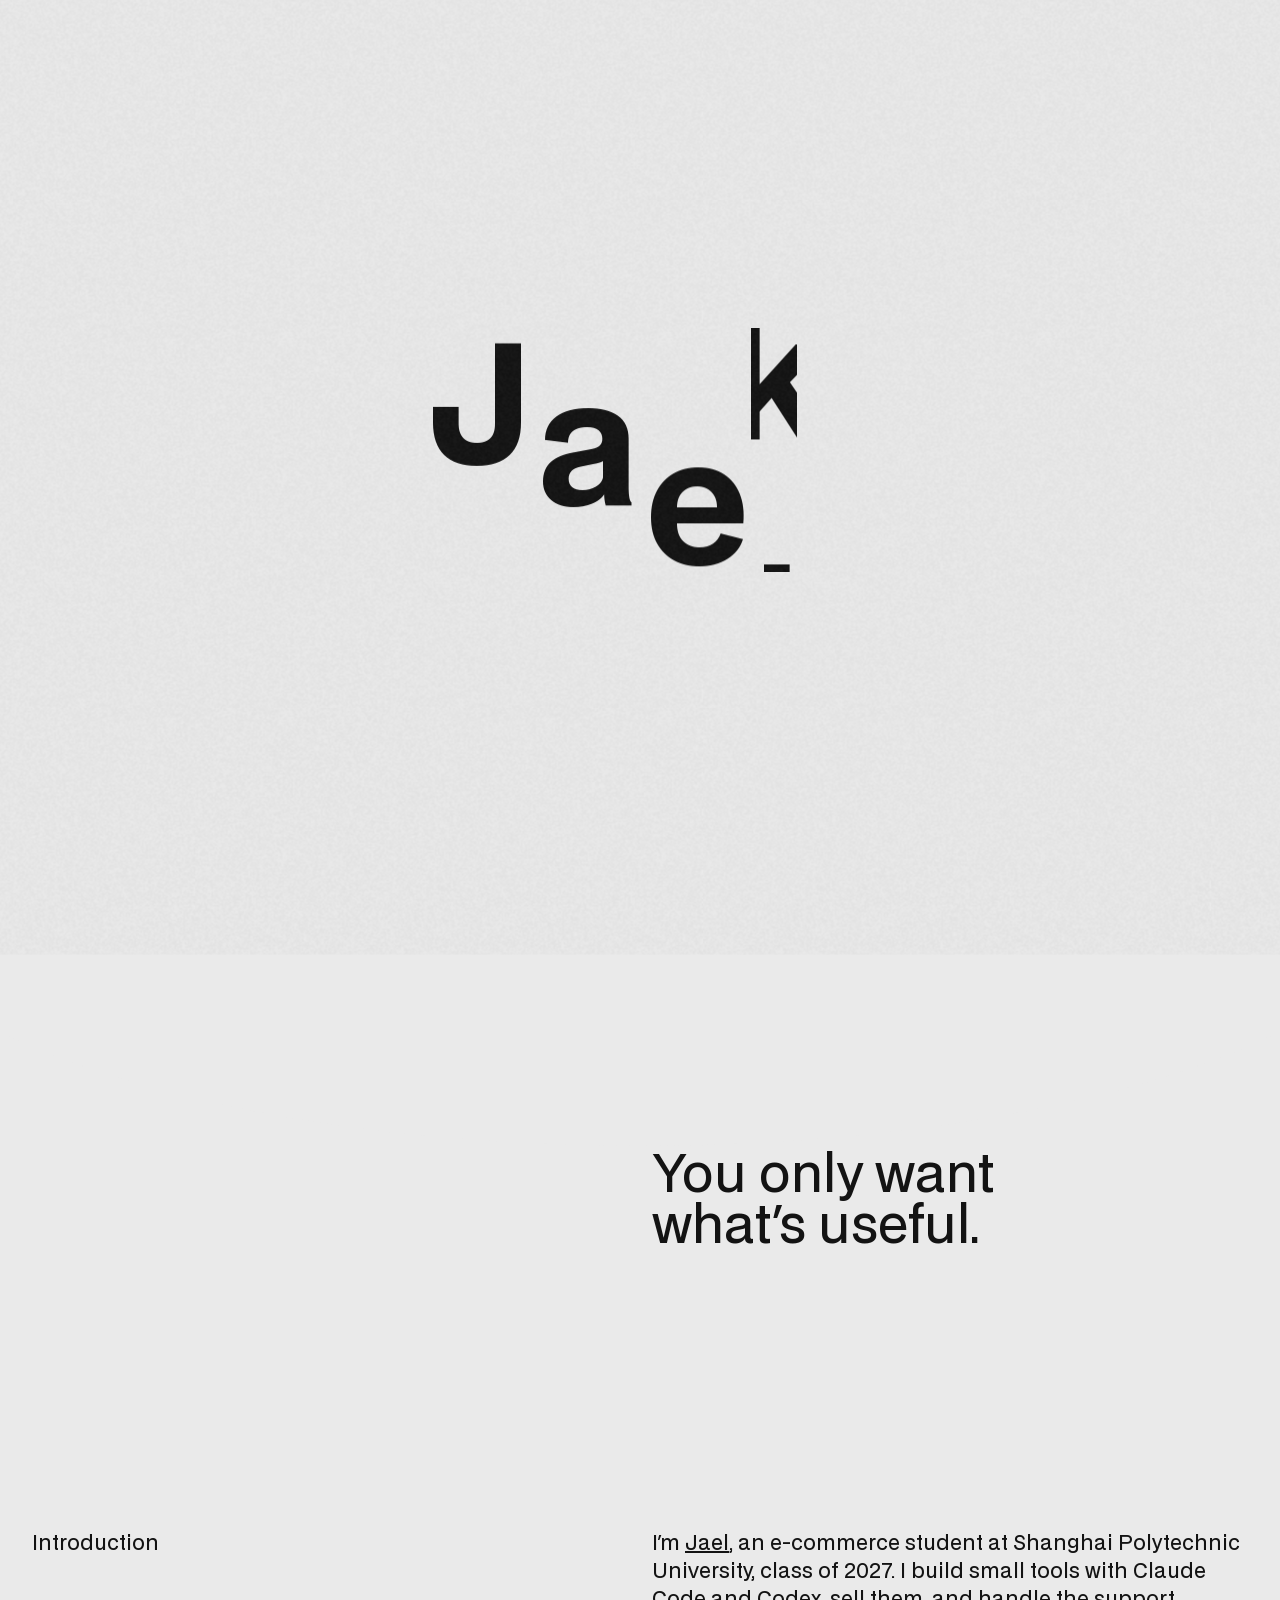
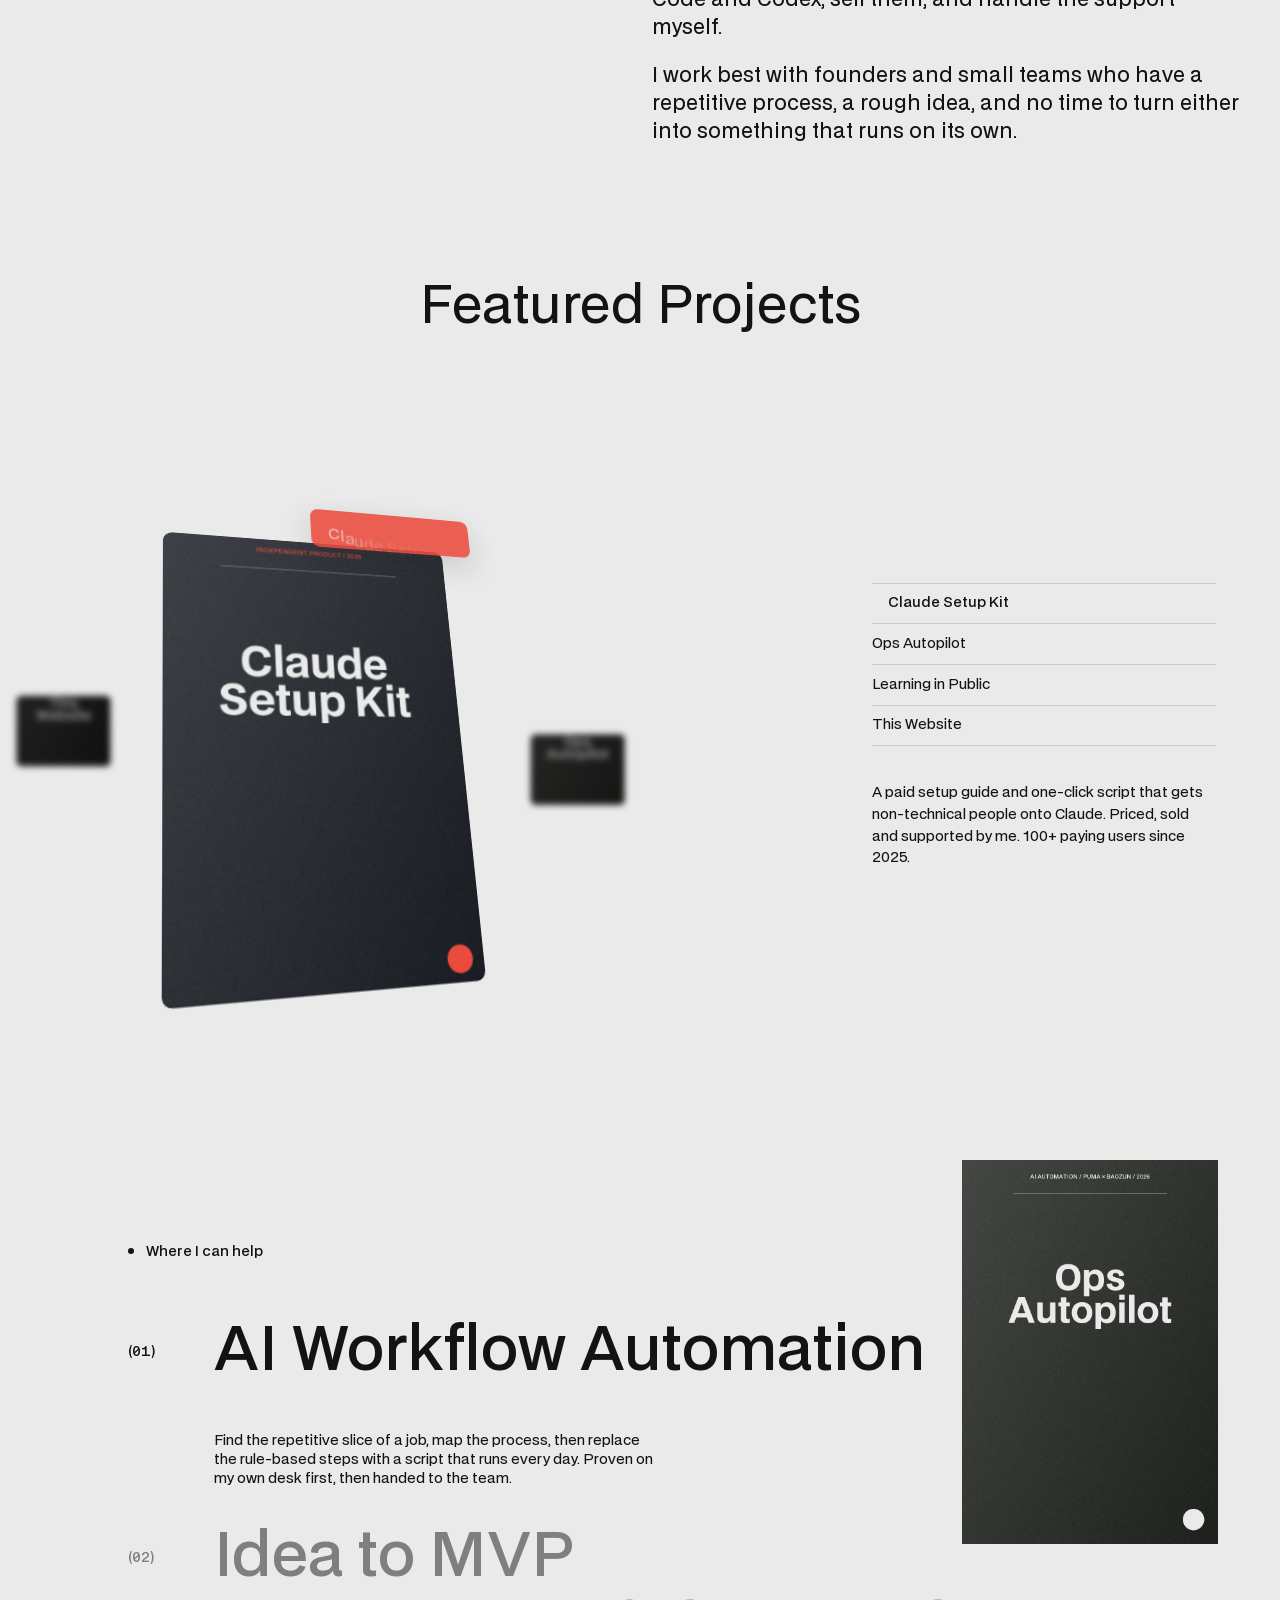
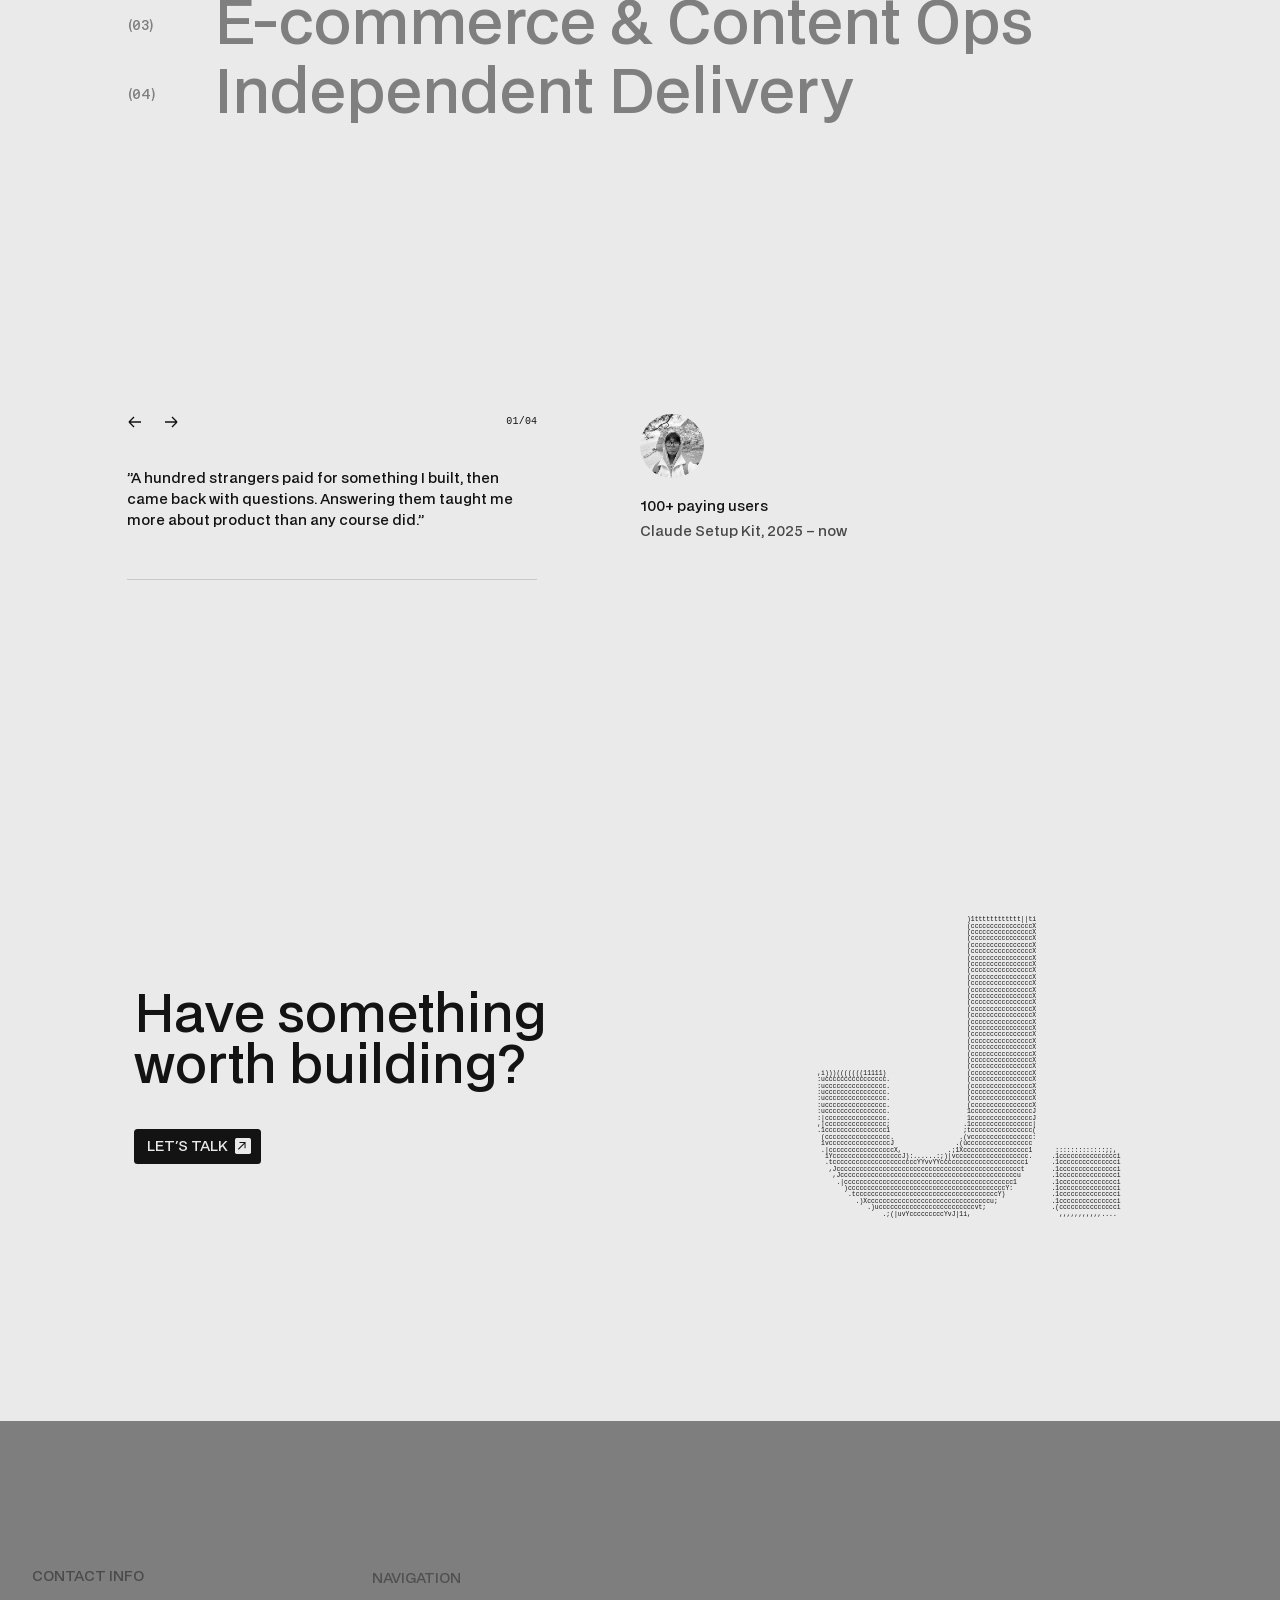
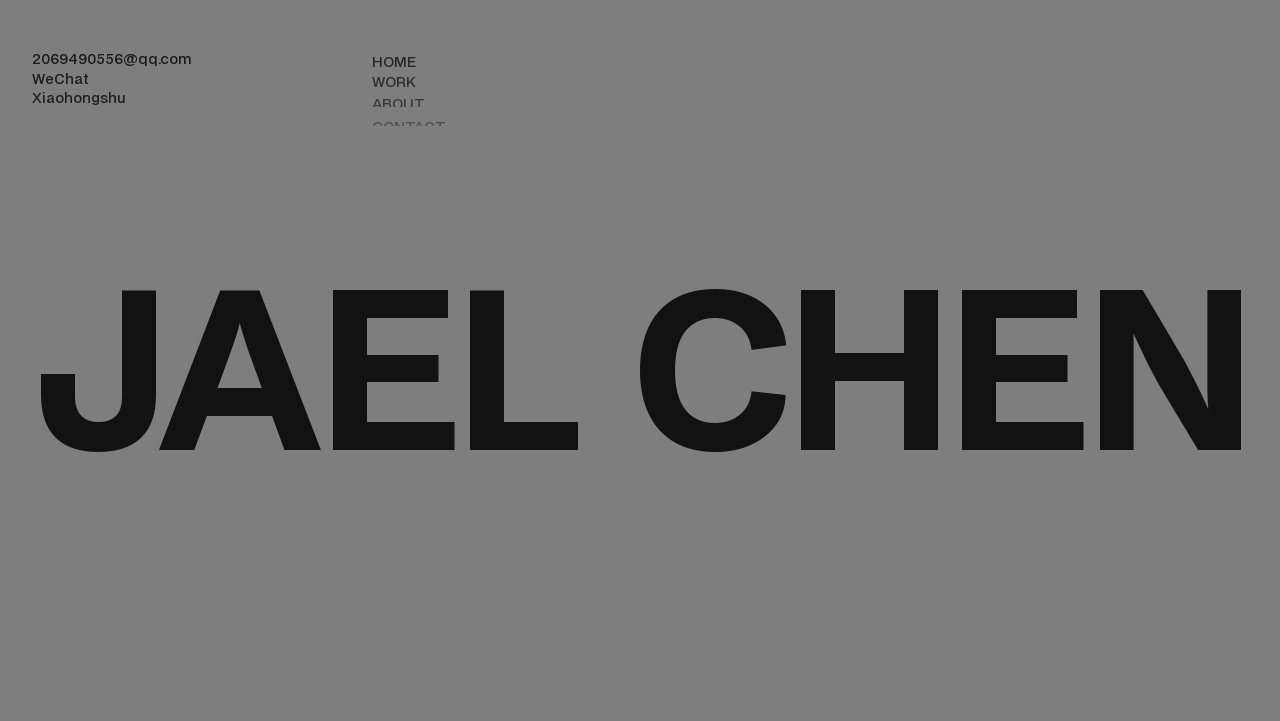
==== commit 4db13a73: "Work pages + page transitions ported from the reference - Remove the inline project-details block fr" ====
--- a/index.html
+++ b/index.html
@@ -112,28 +112,30 @@
   </div>
 </div>
 
+<div class="transition" data-transition-wrap aria-hidden="true"><div class="transition__middle" data-transition-middle></div></div>
+
 <!-- ================= Page ================= -->
 <div data-main>
-<main id="top" class="page">
+<main id="top" class="page" data-page="home">
 
   <!-- Hero: fixed slideshow that the page scrolls over -->
   <section class="home-hero" aria-label="Featured work" data-hero-slideshow>
     <div class="home-hero__media" aria-hidden="true">
       <div class="home-hero__image-stack" data-hero-parallax-image>
         <div class="home-hero__slides">
-          <div class="home-hero__slide is--current" data-hero-slide data-index="0" data-href="#work" data-name="Claude Setup Kit">
+          <div class="home-hero__slide is--current" data-hero-slide data-index="0" data-href="work/claude-setup-kit.html" data-name="Claude Setup Kit">
             <div class="home-hero__slide-inner" data-hero-slide-inner>
               <img class="home-hero__image" src="assets/work/claude-setup-kit-hero.webp" alt="" width="1920" height="1080" loading="eager" decoding="async" data-hero-work-image="primary">
               <img class="home-hero__image home-hero__image--hover" src="assets/work/claude-setup-kit-hero-hover.webp" alt="" width="1920" height="1080" loading="lazy" decoding="async" data-hero-work-image="hover">
             </div>
           </div>
-          <div class="home-hero__slide" data-hero-slide data-index="1" data-href="#work" data-name="Ops Autopilot">
+          <div class="home-hero__slide" data-hero-slide data-index="1" data-href="work/ops-autopilot.html" data-name="Ops Autopilot">
             <div class="home-hero__slide-inner" data-hero-slide-inner>
               <img class="home-hero__image" src="assets/work/ops-autopilot-hero.webp" alt="" width="1920" height="1080" loading="lazy" decoding="async" data-hero-work-image="primary">
               <img class="home-hero__image home-hero__image--hover" src="assets/work/ops-autopilot-hero-hover.webp" alt="" width="1920" height="1080" loading="lazy" decoding="async" data-hero-work-image="hover">
             </div>
           </div>
-          <div class="home-hero__slide" data-hero-slide data-index="2" data-href="#work" data-name="Learning in Public">
+          <div class="home-hero__slide" data-hero-slide data-index="2" data-href="work/learning-in-public.html" data-name="Learning in Public">
             <div class="home-hero__slide-inner" data-hero-slide-inner>
               <img class="home-hero__image" src="assets/work/learning-in-public-hero.webp" alt="" width="1920" height="1080" loading="lazy" decoding="async" data-hero-work-image="primary">
               <img class="home-hero__image home-hero__image--hover" src="assets/work/learning-in-public-hero-hover.webp" alt="" width="1920" height="1080" loading="lazy" decoding="async" data-hero-work-image="hover">
@@ -156,7 +158,7 @@
         <span class="home-hero__stack-item" data-hero-work-year aria-hidden="true"><span class="home-hero__stack-word" data-hero-word>2026</span></span>
         <span class="home-hero__stack-item" data-hero-work-year aria-hidden="true"><span class="home-hero__stack-word" data-hero-word>2026</span></span>
       </span>
-      <a href="#work" class="button-043 home-hero__work-button" aria-label="View project: Claude Setup Kit" data-hero-reveal-line data-hero-work-trigger>
+      <a href="work/claude-setup-kit.html" class="button-043 home-hero__work-button" aria-label="View project: Claude Setup Kit" data-hero-reveal-line data-hero-work-trigger>
         <span class="button-043__bg"><span class="button-043__bg-hover"></span></span>
         <span class="button-043__inner">
           <span class="button-043__mask"><span class="button-043__text">View project</span></span>
@@ -227,7 +229,7 @@
               <div class="orbit-tiles__collection">
                 <div class="orbit-tiles__list" data-orbit-tiles-list>
 
-                  <div class="orbit-tiles__item" data-orbit-tiles-item data-work-index="0" data-work-name="Claude Setup Kit" data-work-desc="A paid setup guide and one-click script that gets non-technical people onto Claude. Priced, sold and supported by me. 100+ paying users since 2025." data-work-href="#work-detail-0">
+                  <div class="orbit-tiles__item" data-orbit-tiles-item data-work-index="0" data-work-name="Claude Setup Kit" data-work-desc="A paid setup guide and one-click script that gets non-technical people onto Claude. Priced, sold and supported by me. 100+ paying users since 2025." data-work-href="work/claude-setup-kit.html">
                     <button type="button" class="orbit-card-btn" data-orbit-card-btn aria-label="View selected work">
                       <div class="orbit-card">
                         <div class="orbit-card__tilt" data-orbit-card-tilt data-max-rotate="14">
@@ -239,7 +241,7 @@
                     </button>
                   </div>
 
-                  <div class="orbit-tiles__item" data-orbit-tiles-item data-work-index="1" data-work-name="Ops Autopilot" data-work-desc="Scripts that took PUMA's daily Pinduoduo store routine at Baozun from three hours to thirty minutes, then handed to the team. Ran every day for four and a half months." data-work-href="#work-detail-1">
+                  <div class="orbit-tiles__item" data-orbit-tiles-item data-work-index="1" data-work-name="Ops Autopilot" data-work-desc="Scripts that took PUMA's daily Pinduoduo store routine at Baozun from three hours to thirty minutes, then handed to the team. Ran every day for four and a half months." data-work-href="work/ops-autopilot.html">
                     <button type="button" class="orbit-card-btn" data-orbit-card-btn aria-label="View selected work">
                       <div class="orbit-card">
                         <div class="orbit-card__tilt" data-orbit-card-tilt data-max-rotate="14">
@@ -251,7 +253,7 @@
                     </button>
                   </div>
 
-                  <div class="orbit-tiles__item" data-orbit-tiles-item data-work-index="2" data-work-name="Learning in Public" data-work-desc="Notes on Xiaohongshu about the AI tools I actually use and the mistakes I make with them. No tutorials, just the process." data-work-href="#work-detail-2">
+                  <div class="orbit-tiles__item" data-orbit-tiles-item data-work-index="2" data-work-name="Learning in Public" data-work-desc="Notes on Xiaohongshu about the AI tools I actually use and the mistakes I make with them. No tutorials, just the process." data-work-href="work/learning-in-public.html">
                     <button type="button" class="orbit-card-btn" data-orbit-card-btn aria-label="View selected work">
                       <div class="orbit-card">
                         <div class="orbit-card__tilt" data-orbit-card-tilt data-max-rotate="14">
@@ -263,7 +265,7 @@
                     </button>
                   </div>
 
-                  <div class="orbit-tiles__item" data-orbit-tiles-item data-work-index="3" data-work-name="This Website" data-work-desc="The page you are reading. Plain HTML, CSS and JavaScript, written by hand, no framework, no build step. Every line is one I can explain." data-work-href="#work-detail-3">
+                  <div class="orbit-tiles__item" data-orbit-tiles-item data-work-index="3" data-work-name="This Website" data-work-desc="The page you are reading. Plain HTML, CSS and JavaScript, written by hand, no framework, no build step. Every line is one I can explain." data-work-href="work/this-website.html">
                     <button type="button" class="orbit-card-btn" data-orbit-card-btn aria-label="View selected work">
                       <div class="orbit-card">
                         <div class="orbit-card__tilt" data-orbit-card-tilt data-max-rotate="14">
@@ -284,10 +286,10 @@
                 <div class="orbit-tiles__info" data-orbit-info><p class="orbit-tiles__info-desc" data-orbit-info-desc></p></div>
                 <div class="orbit-tiles__list-wrap">
                   <div class="orbit-list" data-directional-hover data-type="y">
-                    <a href="#work-detail-0" class="orbit-list__item" data-directional-hover-item data-orbit-list-item data-work-index="0"><div class="orbit-list__hover-tile" data-directional-hover-tile></div><span class="orbit-list__name">Claude Setup Kit</span></a>
-                    <a href="#work-detail-1" class="orbit-list__item" data-directional-hover-item data-orbit-list-item data-work-index="1"><div class="orbit-list__hover-tile" data-directional-hover-tile></div><span class="orbit-list__name">Ops Autopilot</span></a>
-                    <a href="#work-detail-2" class="orbit-list__item" data-directional-hover-item data-orbit-list-item data-work-index="2"><div class="orbit-list__hover-tile" data-directional-hover-tile></div><span class="orbit-list__name">Learning in Public</span></a>
-                    <a href="#work-detail-3" class="orbit-list__item" data-directional-hover-item data-orbit-list-item data-work-index="3"><div class="orbit-list__hover-tile" data-directional-hover-tile></div><span class="orbit-list__name">This Website</span></a>
+                    <a href="work/claude-setup-kit.html" class="orbit-list__item" data-directional-hover-item data-orbit-list-item data-work-index="0"><div class="orbit-list__hover-tile" data-directional-hover-tile></div><span class="orbit-list__name">Claude Setup Kit</span></a>
+                    <a href="work/ops-autopilot.html" class="orbit-list__item" data-directional-hover-item data-orbit-list-item data-work-index="1"><div class="orbit-list__hover-tile" data-directional-hover-tile></div><span class="orbit-list__name">Ops Autopilot</span></a>
+                    <a href="work/learning-in-public.html" class="orbit-list__item" data-directional-hover-item data-orbit-list-item data-work-index="2"><div class="orbit-list__hover-tile" data-directional-hover-tile></div><span class="orbit-list__name">Learning in Public</span></a>
+                    <a href="work/this-website.html" class="orbit-list__item" data-directional-hover-item data-orbit-list-item data-work-index="3"><div class="orbit-list__hover-tile" data-directional-hover-tile></div><span class="orbit-list__name">This Website</span></a>
                   </div>
                 </div>
               </div>
@@ -299,51 +301,17 @@
         <section class="mobile-works-gallery" data-mobile-works-gallery data-header-light-surface>
           <h2 class="mobile-works-gallery__heading">Featured Projects</h2>
           <div class="mobile-works-gallery__track" data-mobile-works-track aria-label="Selected work images">
-            <a href="#work-detail-0" class="mobile-works-gallery__slide" data-mobile-works-slide data-work-index="0" data-work-name="Claude Setup Kit" data-work-desc="A paid setup guide and one-click script that gets non-technical people onto Claude. Priced, sold and supported by me. 100+ paying users since 2025."><img class="mobile-works-gallery__image" src="assets/work/claude-setup-kit-card.webp" alt="Claude Setup Kit" width="800" height="1200" loading="lazy"></a>
-            <a href="#work-detail-1" class="mobile-works-gallery__slide" data-mobile-works-slide data-work-index="1" data-work-name="Ops Autopilot" data-work-desc="Scripts that took PUMA's daily Pinduoduo store routine at Baozun from three hours to thirty minutes, then handed to the team."><img class="mobile-works-gallery__image" src="assets/work/ops-autopilot-card.webp" alt="Ops Autopilot" width="800" height="1200" loading="lazy"></a>
-            <a href="#work-detail-2" class="mobile-works-gallery__slide" data-mobile-works-slide data-work-index="2" data-work-name="Learning in Public" data-work-desc="Notes on Xiaohongshu about the AI tools I actually use and the mistakes I make with them."><img class="mobile-works-gallery__image" src="assets/work/learning-in-public-card.webp" alt="Learning in Public" width="800" height="1200" loading="lazy"></a>
-            <a href="#work-detail-3" class="mobile-works-gallery__slide" data-mobile-works-slide data-work-index="3" data-work-name="This Website" data-work-desc="The page you are reading. Plain HTML, CSS and JavaScript, written by hand."><img class="mobile-works-gallery__image" src="assets/work/this-website-card.webp" alt="This Website" width="800" height="1200" loading="lazy"></a>
+            <a href="work/claude-setup-kit.html" class="mobile-works-gallery__slide" data-mobile-works-slide data-work-index="0" data-work-name="Claude Setup Kit" data-work-desc="A paid setup guide and one-click script that gets non-technical people onto Claude. Priced, sold and supported by me. 100+ paying users since 2025."><img class="mobile-works-gallery__image" src="assets/work/claude-setup-kit-card.webp" alt="Claude Setup Kit" width="800" height="1200" loading="lazy"></a>
+            <a href="work/ops-autopilot.html" class="mobile-works-gallery__slide" data-mobile-works-slide data-work-index="1" data-work-name="Ops Autopilot" data-work-desc="Scripts that took PUMA's daily Pinduoduo store routine at Baozun from three hours to thirty minutes, then handed to the team."><img class="mobile-works-gallery__image" src="assets/work/ops-autopilot-card.webp" alt="Ops Autopilot" width="800" height="1200" loading="lazy"></a>
+            <a href="work/learning-in-public.html" class="mobile-works-gallery__slide" data-mobile-works-slide data-work-index="2" data-work-name="Learning in Public" data-work-desc="Notes on Xiaohongshu about the AI tools I actually use and the mistakes I make with them."><img class="mobile-works-gallery__image" src="assets/work/learning-in-public-card.webp" alt="Learning in Public" width="800" height="1200" loading="lazy"></a>
+            <a href="work/this-website.html" class="mobile-works-gallery__slide" data-mobile-works-slide data-work-index="3" data-work-name="This Website" data-work-desc="The page you are reading. Plain HTML, CSS and JavaScript, written by hand."><img class="mobile-works-gallery__image" src="assets/work/this-website-card.webp" alt="This Website" width="800" height="1200" loading="lazy"></a>
           </div>
           <div class="mobile-works-gallery__meta">
-            <a href="#work-detail-0" class="mobile-works-gallery__active-link" data-mobile-works-active-link><span data-mobile-works-active-title>Claude Setup Kit</span><span aria-hidden="true">&#8599;</span></a>
+            <a href="work/claude-setup-kit.html" class="mobile-works-gallery__active-link" data-mobile-works-active-link><span data-mobile-works-active-title>Claude Setup Kit</span><span aria-hidden="true">&#8599;</span></a>
             <p class="mobile-works-gallery__description" data-mobile-works-description>A paid setup guide and one-click script that gets non-technical people onto Claude. Priced, sold and supported by me. 100+ paying users since 2025.</p>
           </div>
         </section>
 
-        <!-- Project details (the orbit cards and list link here) -->
-        <section class="work-detail" data-header-light-surface aria-label="Project details">
-          <article class="work-detail__item" id="work-detail-0">
-            <div class="work-detail__head"><span class="work-detail__index">(01)</span><h3 class="work-detail__title">Claude Setup Kit</h3><span class="work-detail__meta">Independent product · 2025 – now</span></div>
-            <div class="work-detail__body">
-              <p><b>Problem.</b> Plenty of people in China want to use Claude and get stuck on the network setup. The need was real and people were willing to pay, but nobody had packaged it into something they could finish on their own.</p>
-              <p><b>What I did.</b> Two tiers: a ¥19.9 step-by-step guide and a ¥49.9 one-click configuration script. Tiered pricing designed around willingness to pay and near-zero marginal cost, automated delivery, watermarked documents, plus hands-on support for the people who got stuck anyway.</p>
-              <p><b>Result.</b> 100+ paying users and ¥4,000+ in profit by August 2026. Survived platform reviews, duplicate-listing flags and a takedown, each one fixed by me.</p>
-              <p><b>What I learned.</b> Revenue tracked my hours one-to-one, because support needs a human online. Seeing that ceiling is why I started building an AI support agent for the shop.</p>
-            </div>
-          </article>
-          <article class="work-detail__item" id="work-detail-1">
-            <div class="work-detail__head"><span class="work-detail__index">(02)</span><h3 class="work-detail__title">Ops Autopilot</h3><span class="work-detail__meta">Baozun internship · PUMA on Pinduoduo · Mar – Jul 2026</span></div>
-            <div class="work-detail__body">
-              <p><b>Problem.</b> Every morning from nine to twelve went to the same loop: pull numbers, write the daily report, adjust prices, submit promotions. Necessary, and none of it needed judgement.</p>
-              <p><b>What I did.</b> Built a set of scripts with Claude Code and Codex that replaced the rule-based steps and left the decisions to a person. They ran for real every day of the internship, not as a one-off demo.</p>
-              <p><b>Result.</b> A full morning of work compressed to under thirty minutes, for four and a half months. The freed time went to the work that actually needed a human.</p>
-              <p><b>What I learned.</b> Writing the script was the easy part. Spotting which steps deserved to be replaced was the job.</p>
-            </div>
-          </article>
-          <article class="work-detail__item" id="work-detail-2">
-            <div class="work-detail__head"><span class="work-detail__index">(03)</span><h3 class="work-detail__title">Learning in Public</h3><span class="work-detail__meta">Xiaohongshu · ongoing</span></div>
-            <div class="work-detail__body">
-              <p>I write about the AI tools I genuinely use day to day and where they break. No tutorial voice, no hype. The point is to make the useful parts of the process findable by whoever needs them next.</p>
-              <p>It doubles as a public log of what I'm building, so anyone reading this site can see whether I'm still making things.</p>
-            </div>
-          </article>
-          <article class="work-detail__item" id="work-detail-3">
-            <div class="work-detail__head"><span class="work-detail__index">(04)</span><h3 class="work-detail__title">This Website</h3><span class="work-detail__meta">Hand-built · 2026</span></div>
-            <div class="work-detail__body">
-              <p>Plain HTML, CSS and JavaScript with GSAP for motion. No framework, no build step, no tracking. Built with Claude Code as a pair, and every line is one I can walk you through.</p>
-            </div>
-          </article>
-        </section>
       </section>
 
       <!-- Where I can help -->
--- a/styles.css
+++ b/styles.css
@@ -17,7 +17,7 @@
   --color-carbon-black:#1f1f1f;
   --color-graphite:#363636;
   --color-alabaster-grey:#eaeaea;
-  --color-strawberry:#363636; /* accent kept monochrome: no orange anywhere */
+  --color-strawberry:#eb4b3d;
   --ease-osmo:cubic-bezier(.625,.05,0,1);
   --menu-width:30em;
 }
@@ -56,7 +56,7 @@
 .loader__panel-fill{position:absolute;inset:0}
 .loader__panel-bottom{position:absolute;top:calc(100% - .6rem);left:-10%;width:120%;height:20vw;min-height:8rem;transform-origin:top;border-radius:0 0 50% 50%/0 0 100% 100%}
 .loader__container{position:relative;z-index:1;display:flex;width:100%;height:100%;align-items:center;justify-content:center}
-.loader__logo{--loader-slot-height:clamp(8rem,13vw,15rem);--loader-slot-gap:clamp(1.6rem,7vw,7rem);--loader-mask-extra:clamp(1.25rem,6vw,6rem);display:flex;align-items:center;justify-content:center;gap:clamp(.25rem,.6vw,.75rem)}
+.loader__logo{--loader-slot-height:clamp(8rem,13vw,15rem);--loader-slot-gap:clamp(1.6rem,7vw,7rem);--loader-mask-extra:clamp(1.25rem,6vw,6rem);display:flex;align-items:center;justify-content:center;gap:clamp(.2rem,.5vw,.6rem)}
 .loader__logo-column{height:calc(var(--loader-slot-height) + var(--loader-mask-extra));overflow:hidden}
 .loader__logo-track{display:flex;flex-direction:column;gap:var(--loader-slot-gap);will-change:transform;transform:translateZ(0);backface-visibility:hidden}
 .loader[data-load-state=booting] .loader__container{opacity:0}
@@ -93,7 +93,7 @@
 .underlay-nav__list{display:flex;flex-direction:column;width:100%;list-style:none}
 .underlay-nav__list.is--small{gap:.75em}
 .underlay-nav__link-large{border-radius:.125em;width:100%;padding:.75em 1em;display:block}
-.underlay-nav__link-large.w--current{color:#ededed;background:var(--color-onyx)}
+.underlay-nav__link-large.w--current{color:#ededed;background:var(--color-strawberry)}
 .underlay-nav__link-label{letter-spacing:-.04em;font-size:clamp(1.9rem,2.2vw,3rem);line-height:1.08}
 .underlay-nav__bottom{display:flex;justify-content:flex-start;align-items:flex-start;width:100%;margin-top:auto;padding-top:1.5em;position:relative}
 .underlay-nav__bottom-col{display:flex;flex-direction:column;flex:1;gap:1em;align-items:flex-start}
@@ -141,7 +141,7 @@
 }
 
 /* ---------- Hero (fixed, page scrolls over it) ---------- */
-[data-main]{position:relative;z-index:2;will-change:transform}
+[data-main]{position:relative;z-index:2} /* no will-change here: it would turn the fixed hero into a scrolling one */
 .page{position:relative;background:var(--color-alabaster-grey)}
 .home-hero{--hero-edge:clamp(1rem,2vw,2rem);position:fixed;top:0;left:0;z-index:0;width:100vw;height:100svh;overflow:clip;background:var(--color-onyx);color:#fff;isolation:isolate;opacity:0;transition:background-color .15s ease}
 .home-hero::after{content:"";position:absolute;inset:0;z-index:5;background:var(--color-alabaster-grey);opacity:0;pointer-events:none;transition:opacity .15s ease}
@@ -205,7 +205,7 @@
 .word-swap .new-word{transform:translateY(202%)}
 .intro__copy-grid{display:grid;grid-template-columns:repeat(12,minmax(0,1fr));column-gap:1.5rem;row-gap:1.25rem;align-content:start;min-height:30vh;padding:0 2rem 4rem}
 .intro__label{grid-column:1/span 2;font-size:1.25rem;line-height:1.4}
-.intro-copy{grid-column:7/span 6;font-size:14px;line-height:1.35}
+.intro-copy{grid-column:7/span 6;font-size:1.25rem;line-height:1.4}
 .name-link{display:inline-block;position:relative;text-decoration:underline;text-decoration-thickness:1.5px;text-underline-offset:1px;text-decoration-skip-ink:auto}
 .name-link::after{content:"";position:absolute;inset:-.3em -.05em 0;background:var(--color-alabaster-grey);opacity:0;pointer-events:none;transition:opacity .2s ease}
 @media (hover:hover) and (pointer:fine){.name-link:hover::after{opacity:.5}}
@@ -223,7 +223,7 @@
   .intro__label{display:none}
   .intro-copy{grid-column:1}
 }
-@media (max-width:639px){.intro-quote{font-size:clamp(2.05rem,9.6vw,3.4rem)}.intro__scroll{transform:translateY(clamp(10rem,20svh,17rem))}}
+@media (max-width:639px){.intro-quote{font-size:clamp(2.05rem,9.6vw,3.4rem)}.intro__scroll{transform:translateY(clamp(10rem,20svh,17rem))}.intro-copy{font-size:14px;line-height:1.35}}
 
 /* ---------- Orbit tiles (featured projects) ---------- */
 .orbit-tiles-section{background:var(--color-alabaster-grey);color:var(--color-onyx);overflow:visible;position:relative}
@@ -270,17 +270,6 @@
 @media (max-width:900px){.mobile-works-gallery{display:block}}
 @media (min-width:640px) and (max-width:900px){.mobile-works-gallery__heading{font-size:2.75rem}}
 
-/* Project details */
-.work-detail{max-width:100rem;margin-inline:auto;padding:clamp(4rem,10vh,8rem) 1.5rem 0}
-.work-detail__item{display:grid;grid-template-columns:repeat(12,minmax(0,1fr));column-gap:clamp(1rem,1.5vw,1.5rem);padding-block:clamp(2rem,4vh,3rem);border-top:1px solid rgba(19,19,19,.14);scroll-margin-top:6rem}
-.work-detail__item:last-child{border-bottom:1px solid rgba(19,19,19,.14)}
-.work-detail__head{grid-column:2/span 4;display:flex;flex-direction:column;gap:.75rem;align-items:flex-start}
-.work-detail__index{font-size:14px;font-weight:500;font-variant-numeric:tabular-nums;color:#13131380}
-.work-detail__title{font-size:clamp(1.6rem,2.4vw,2.4rem);font-weight:500;line-height:1}
-.work-detail__meta{font-size:14px;color:#13131380}
-.work-detail__body{grid-column:7/span 5;display:flex;flex-direction:column;gap:1rem;font-size:14px;line-height:1.5}
-.work-detail__body b{font-weight:500}
-@media (max-width:767px){.work-detail__item{grid-template-columns:1fr;row-gap:1.5rem}.work-detail__head,.work-detail__body{grid-column:1}}
 
 /* ---------- Services ---------- */
 .services-section{--services-index-width:4ch;--services-item-gap:50px;padding-block:clamp(6rem,15vh,11rem);overflow:visible}
@@ -350,7 +339,7 @@
 .project-cta-section__heading{font-size:clamp(2.05rem,9.6vw,3.4rem);font-weight:500;line-height:1}
 .project-cta-section__line{display:block;white-space:nowrap}
 .project-cta-section__ascii-wrap{position:relative;display:flex;align-items:center;justify-content:center;min-width:0}
-.project-cta-section__ascii-box{width:100%;min-height:clamp(18rem,32vw,36rem);display:flex;align-items:center;justify-content:center;cursor:default;user-select:none;touch-action:none}
+.project-cta-section__ascii-box{width:100%;min-height:clamp(18rem,34vw,40rem);display:flex;align-items:center;justify-content:center;cursor:default;user-select:none;touch-action:none}
 .project-cta-section__ascii{font-family:var(--font-mono);font-size:6px;line-height:6px;font-weight:500;color:var(--color-onyx);white-space:pre;transform-origin:center center;will-change:transform}
 @media (min-width:640px){.project-cta-section__heading{font-size:2.75rem}}
 @media (min-width:768px){.project-cta-section__grid{grid-template-columns:repeat(6,minmax(0,1fr))}.project-cta-section__content{grid-column:2/span 2}.project-cta-section__ascii-wrap{grid-column:4/span 3}.project-cta-section__heading{font-size:clamp(3rem,4vw,4.25rem)}}
@@ -391,3 +380,110 @@
   .static-noise,.static-noise::before,.services-section__dot,.site-footer__time-colon{animation:none}
   .home-hero{opacity:1}
 }
+
+/* ---------- Page transitions (ported: default sheet + side-by-side) ---------- */
+.transition{z-index:2;pointer-events:none;position:fixed;inset:0;overflow:clip}
+.transition__middle{opacity:0;background:var(--color-strawberry);position:fixed;inset:0}
+body[data-page-transition=active]{pointer-events:none}
+
+/* ---------- Work detail (sub pages) ---------- */
+.page--work{background:var(--color-alabaster-grey);color:var(--color-onyx);min-height:100svh}
+.wd-hero{display:flex;flex-direction:column;justify-content:flex-start;padding-top:32svh;text-align:center}
+.wd-title{width:100%;margin:0 auto;padding-inline:clamp(1rem,2vw,2rem);font-size:clamp(5rem,10.8vw,12.5rem);font-weight:600;line-height:.82;letter-spacing:0;text-wrap:balance;visibility:hidden}
+.wd-meta{display:flex;justify-content:space-between;align-items:baseline;flex-wrap:wrap;gap:.85rem 1rem;width:100%;margin-top:clamp(3rem,6svh,5rem);padding:1.15rem clamp(1rem,2vw,2rem)}
+.wd-meta__item{display:flex;align-items:baseline;gap:.65rem;min-width:0;text-align:left}
+.wd-meta__label,.wd-meta__value{font-size:14px;line-height:1.25}
+.wd-meta__label{flex:0 0 auto;color:#13131373;font-weight:500;text-transform:uppercase}
+.wd-meta__value{min-width:0;font-weight:600}
+.wd-hero-img{width:calc(100% - 4rem);margin-inline:auto;overflow:hidden;border-radius:.4rem;background:#d9d9d9}
+.wd-hero-img__img{width:100%;height:auto;display:block}
+.wd-description,.wd-details-section,.wd-palette-section,.wd-palette-description{display:grid;grid-template-columns:repeat(12,minmax(0,1fr));gap:1.25rem 1.5rem;padding:clamp(8rem,17svh,13rem) 2rem}
+.wd-description.is-after-media,.wd-details-section.is-after-description{padding-top:0}
+.wd-details-section{padding-bottom:clamp(10rem,21svh,16rem)}
+.wd-palette-section{padding-block:clamp(2rem,6svh,5rem) 0}
+.wd-section-label,.wd-description__label,.wd-description__text,.wd-palette-section__label,.wd-palette-description__text{margin:0;font-size:1.25rem;font-weight:400;line-height:1.75rem;letter-spacing:0;color:var(--color-onyx)}
+.wd-description__label,.wd-details-section__label,.wd-palette-section__label{grid-column:1/span 2}
+.wd-description__body,.wd-details,.wd-palette,.wd-palette-description__text{grid-column:7/span 6}
+.wd-description__text+.wd-description__text{margin-top:1.25rem}
+.wd-details{margin:0;border-top:1px solid #13131329}
+.wd-details__row{display:grid;grid-template-columns:minmax(8rem,.56fr) minmax(0,.44fr);gap:1.5rem;padding-block:.7rem;border-bottom:1px solid #13131329}
+.wd-details dt,.wd-details dd{margin:0;font-size:1rem;line-height:1.35}
+.wd-details dt{color:#13131380;font-weight:500}
+.wd-details dd{font-weight:600}
+.wd-image-break{display:grid;grid-template-columns:repeat(12,minmax(0,1fr));gap:1.5rem;width:calc(100% - 4rem);margin-inline:auto;padding-bottom:clamp(9rem,18svh,15rem)}
+.wd-image-break__item{width:100%;margin:0;overflow:hidden;border-radius:.4rem;background:#d9d9d9}
+.wd-image-break.is-two-up .wd-image-break__item{grid-column:span 6;aspect-ratio:4/3}
+.wd-image-break.is-wide .wd-image-break__item{grid-column:1/-1;aspect-ratio:16/8.2}
+.wd-image-break__img{display:block;width:100%;height:100%;object-fit:cover}
+.wd-palette{display:grid;gap:.7rem;padding:.7rem;border-radius:.75rem;background:#d9d9d9}
+.wd-palette__regular{display:grid;grid-template-columns:1.25fr 1fr;grid-template-rows:repeat(2,minmax(6.5rem,1fr));gap:.7rem}
+.wd-palette__regular .wd-palette-card:first-child{grid-row:span 2}
+.wd-palette-card{min-height:7rem;overflow:hidden;padding:1rem;border-radius:.55rem;background:var(--swatch-color);color:var(--swatch-ink,var(--color-onyx))}
+.wd-palette-card__name,.wd-palette-card__hex{margin:0;font-size:.8rem;font-weight:700;line-height:1.05;text-transform:uppercase}
+.wd-palette-card__hex{margin-top:.15rem}
+/* Next work: pinned, progress bar fills, then the page turns by itself */
+.scroll-next{height:100svh;min-height:32rem;position:relative;background:var(--color-alabaster-grey);color:var(--color-alabaster-grey);overflow:hidden}
+.scroll-next__inner{width:100%;height:100%;display:flex;justify-content:center;align-items:center;position:relative;overflow:hidden}
+.scroll-next__bg{z-index:0;position:absolute;inset:2rem;overflow:hidden;border-radius:.4rem;background:#d9d9d9}
+.scroll-next__bg-img{object-fit:cover;width:100%;height:100%;display:block;filter:saturate(.92) contrast(1.04);transform-origin:center}
+.scroll-next__bg-overlay{z-index:2;opacity:.38;background:linear-gradient(180deg,#1313138a,#13131352),#13131333;position:absolute;inset:0}
+.scroll-next__center{z-index:2;display:flex;flex-direction:column;justify-content:center;align-items:center;padding:1rem;position:relative;text-align:center}
+.scroll-next__sub{font-size:14px;font-weight:600;line-height:1;text-transform:uppercase}
+.scroll-next__h{max-width:min(11ch,calc(100vw - 2rem));margin:.75rem 0 0;font-size:clamp(3.25rem,10vw,9.5rem);font-weight:600;line-height:.9;text-wrap:balance}
+.scroll-next__progress{width:min(11ch,calc(100vw - 2rem));margin-top:1.75rem;pointer-events:none}
+.scroll-next__progress-track{width:100%;height:6px;background:#ffffff40;border-radius:3px;overflow:hidden}
+.scroll-next__progress-fill{width:100%;height:100%;background:currentColor;transform-origin:left center;transform:scaleX(0)}
+.scroll-next-mobile{display:none}
+/* Prev / next arrows, fixed bottom centre */
+.wd-visit-fixed{position:fixed;bottom:1.75rem;left:50%;translate:-50% 0;z-index:50;display:flex;align-items:center;gap:.5rem;transition:opacity .25s ease,translate .25s ease}
+.wd-visit-fixed.is--hidden{opacity:0;pointer-events:none;translate:-50% 6px}
+.wd-visit-arrow{--wd-arrow-size:2.5rem;aspect-ratio:1;color:var(--color-alabaster-grey);display:grid;width:var(--wd-arrow-size);height:var(--wd-arrow-size);position:relative;-webkit-tap-highlight-color:transparent}
+.wd-visit-arrow__bg,.wd-visit-arrow__mask{grid-area:1/1}
+.wd-visit-arrow__bg{background:var(--color-onyx);border-radius:.25rem;position:relative;overflow:clip;transition:transform .525s var(--ease-osmo)}
+.wd-visit-arrow__bg-hover{background:var(--color-strawberry);position:absolute;bottom:0;left:-10%;width:120%;height:100%;transform:translate3d(0,175%,0) rotate(15deg);transition:transform .525s var(--ease-osmo)}
+.wd-visit-arrow__mask{display:flex;align-items:center;justify-content:flex-end;width:1.125rem;height:1.125rem;place-self:center;overflow:clip;z-index:1}
+.wd-visit-arrow__list{display:flex}
+.wd-visit-arrow__icon{width:1.125rem;height:1.125rem;padding:.2rem;flex:none;transition:transform .525s var(--ease-osmo)}
+.wd-visit-arrow--previous .wd-visit-arrow__icon{rotate:180deg}
+.wd-visit-arrow--previous .wd-visit-arrow__mask{justify-content:flex-start}
+@media (hover:hover) and (pointer:fine) and (prefers-reduced-motion:no-preference){
+  .wd-visit-arrow:is(:hover,:focus-visible) .wd-visit-arrow__bg{transform:rotate(90deg)}
+  .wd-visit-arrow--previous:is(:hover,:focus-visible) .wd-visit-arrow__bg{transform:rotate(-90deg)}
+  .wd-visit-arrow:is(:hover,:focus-visible) .wd-visit-arrow__bg-hover{transform:translateZ(0) rotate(0)}
+  .wd-visit-arrow:is(:hover,:focus-visible) .wd-visit-arrow__icon{transform:translate3d(200%,0,0)}
+}
+@media (max-width:1023px){
+  .wd-description,.wd-details-section,.wd-palette-section,.wd-palette-description{grid-template-columns:repeat(6,minmax(0,1fr))}
+  .wd-description__body,.wd-details,.wd-palette,.wd-palette-description__text{grid-column:4/span 3}
+}
+@media (max-width:767px){
+  .wd-description,.wd-details-section,.wd-palette-section,.wd-palette-description{grid-template-columns:1fr}
+  .wd-description__label,.wd-details-section__label,.wd-palette-section__label,.wd-description__body,.wd-details,.wd-palette,.wd-palette-description__text{grid-column:1}
+}
+@media (max-width:760px){
+  .wd-hero{padding-top:clamp(9rem,28svh,15rem)}
+  .wd-meta{display:grid;grid-template-columns:1fr 1fr}
+  .wd-hero-img{width:calc(100% - 2rem)}
+  .wd-description,.wd-palette-description{padding-block:5.5rem}
+  .wd-details-section{padding-block:5.5rem 6rem}
+  .wd-details-section.is-after-description,.wd-description.is-after-media{padding-top:0}
+  .wd-section-label,.wd-description__label,.wd-description__text,.wd-palette-section__label,.wd-palette-description__text,.wd-details dt,.wd-details dd{font-size:14px;line-height:1.35}
+  .wd-description__text+.wd-description__text{margin-top:.9rem}
+  .wd-details__row{grid-template-columns:1fr;gap:.35rem}
+  .wd-image-break{grid-template-columns:1fr;width:calc(100% - 2rem);gap:.45rem;padding-bottom:5.5rem}
+  .wd-image-break.is-two-up .wd-image-break__item,.wd-image-break.is-wide .wd-image-break__item{grid-column:auto;aspect-ratio:4/5}
+  .wd-palette-section{padding-block:2rem 0}
+  .wd-palette__regular{grid-template-columns:1fr;grid-template-rows:none}
+  .wd-palette__regular .wd-palette-card:first-child{grid-row:auto}
+  .scroll-next{display:none}
+  .scroll-next-mobile{min-height:100svh;color:var(--color-onyx);display:flex;flex-direction:column;gap:.75rem;padding:clamp(7rem,20vh,12rem) 1.25rem 1.25rem}
+  .scroll-next-mobile__content{flex:1;display:flex;flex-direction:column;gap:1rem}
+  .scroll-next-mobile__sub{display:block;font-size:14px;font-weight:600;line-height:1;text-transform:uppercase}
+  .scroll-next-mobile__h{margin:.9rem 0 0;font-size:clamp(2.75rem,13vw,4.5rem);font-weight:500;line-height:.95}
+  .scroll-next-mobile__button{--button-043-padding:.9em .9em .9em 1.1em;margin-top:auto;width:100%;font-size:1.05rem}
+  .scroll-next-mobile__button .button-043__inner{justify-content:space-between}
+  .scroll-next-mobile__image{width:100%;aspect-ratio:1.5;overflow:hidden;border-radius:.4rem;background:#d9d9d9}
+  .scroll-next-mobile__img{width:100%;height:100%;display:block;object-fit:cover}
+  .wd-visit-fixed{bottom:1rem;gap:.375rem}
+}
+@media (max-width:480px){.wd-title{font-size:4rem}.wd-meta{grid-template-columns:1fr}}
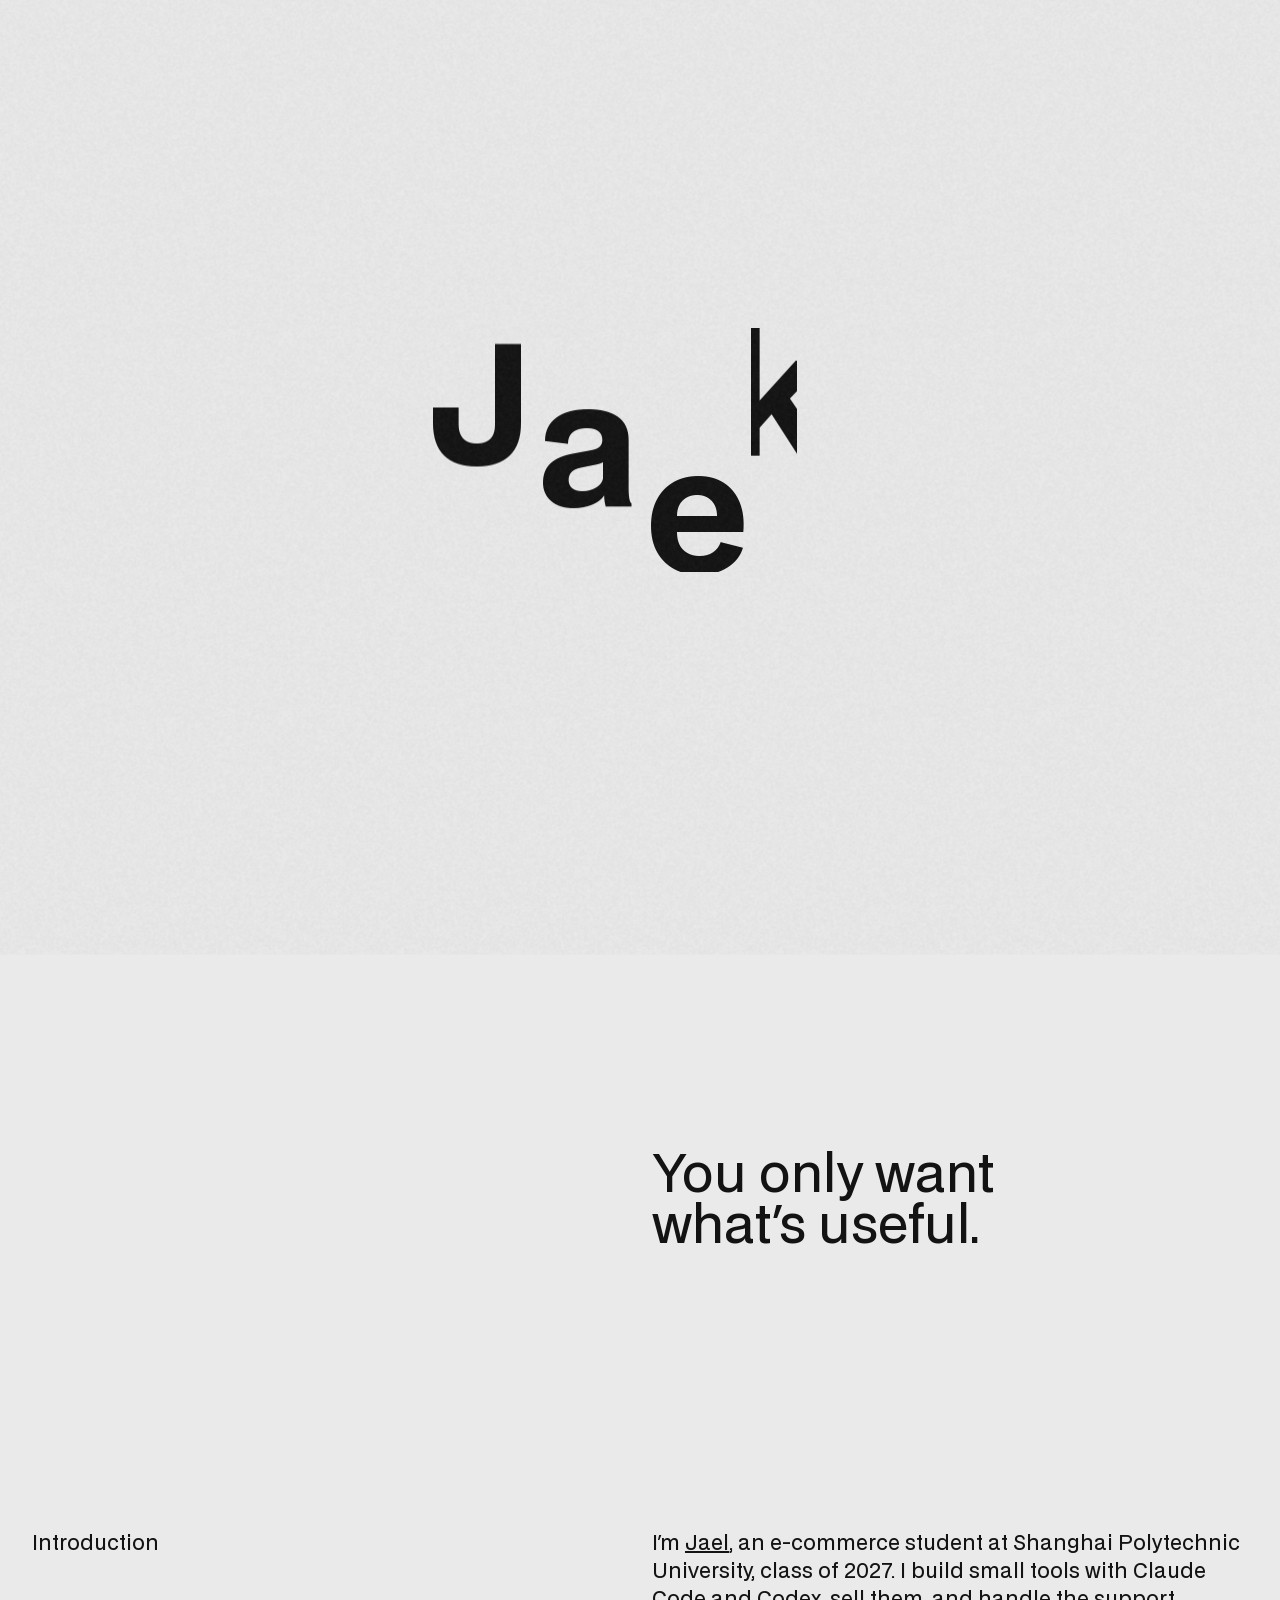
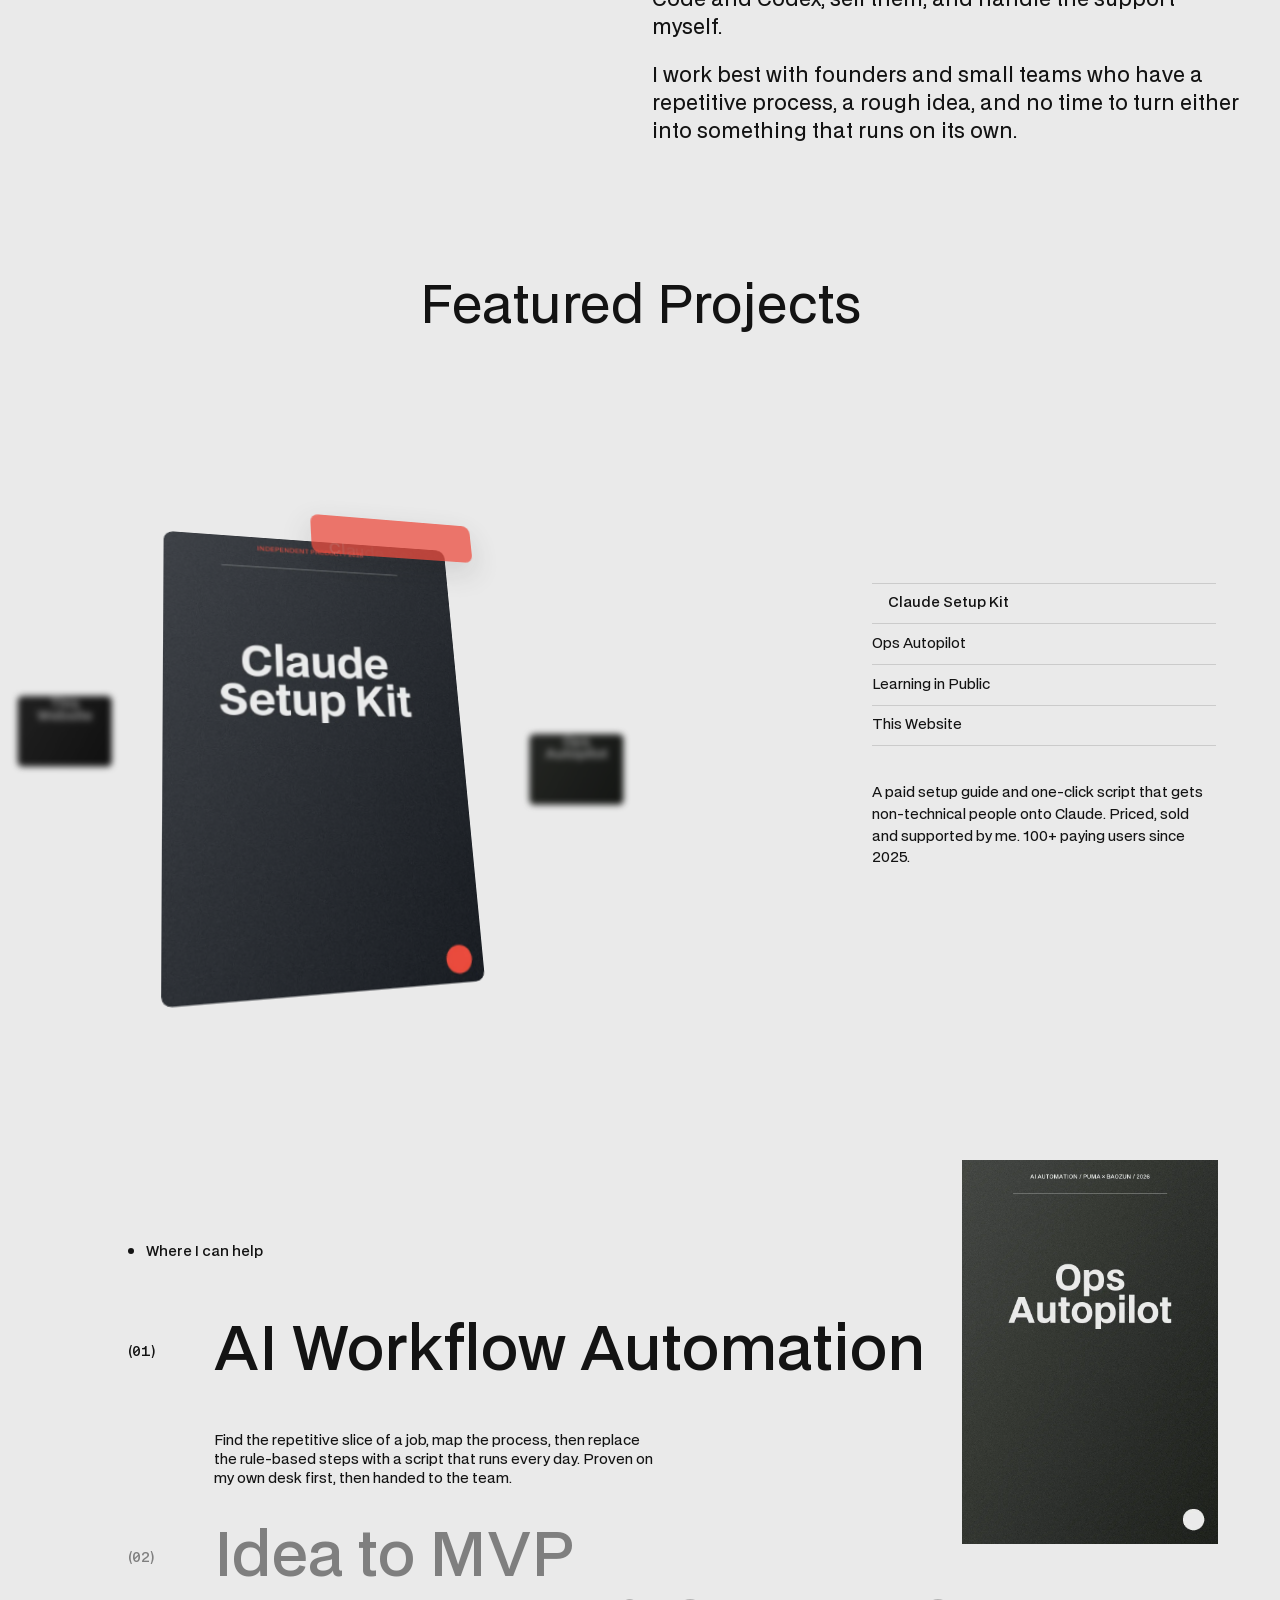
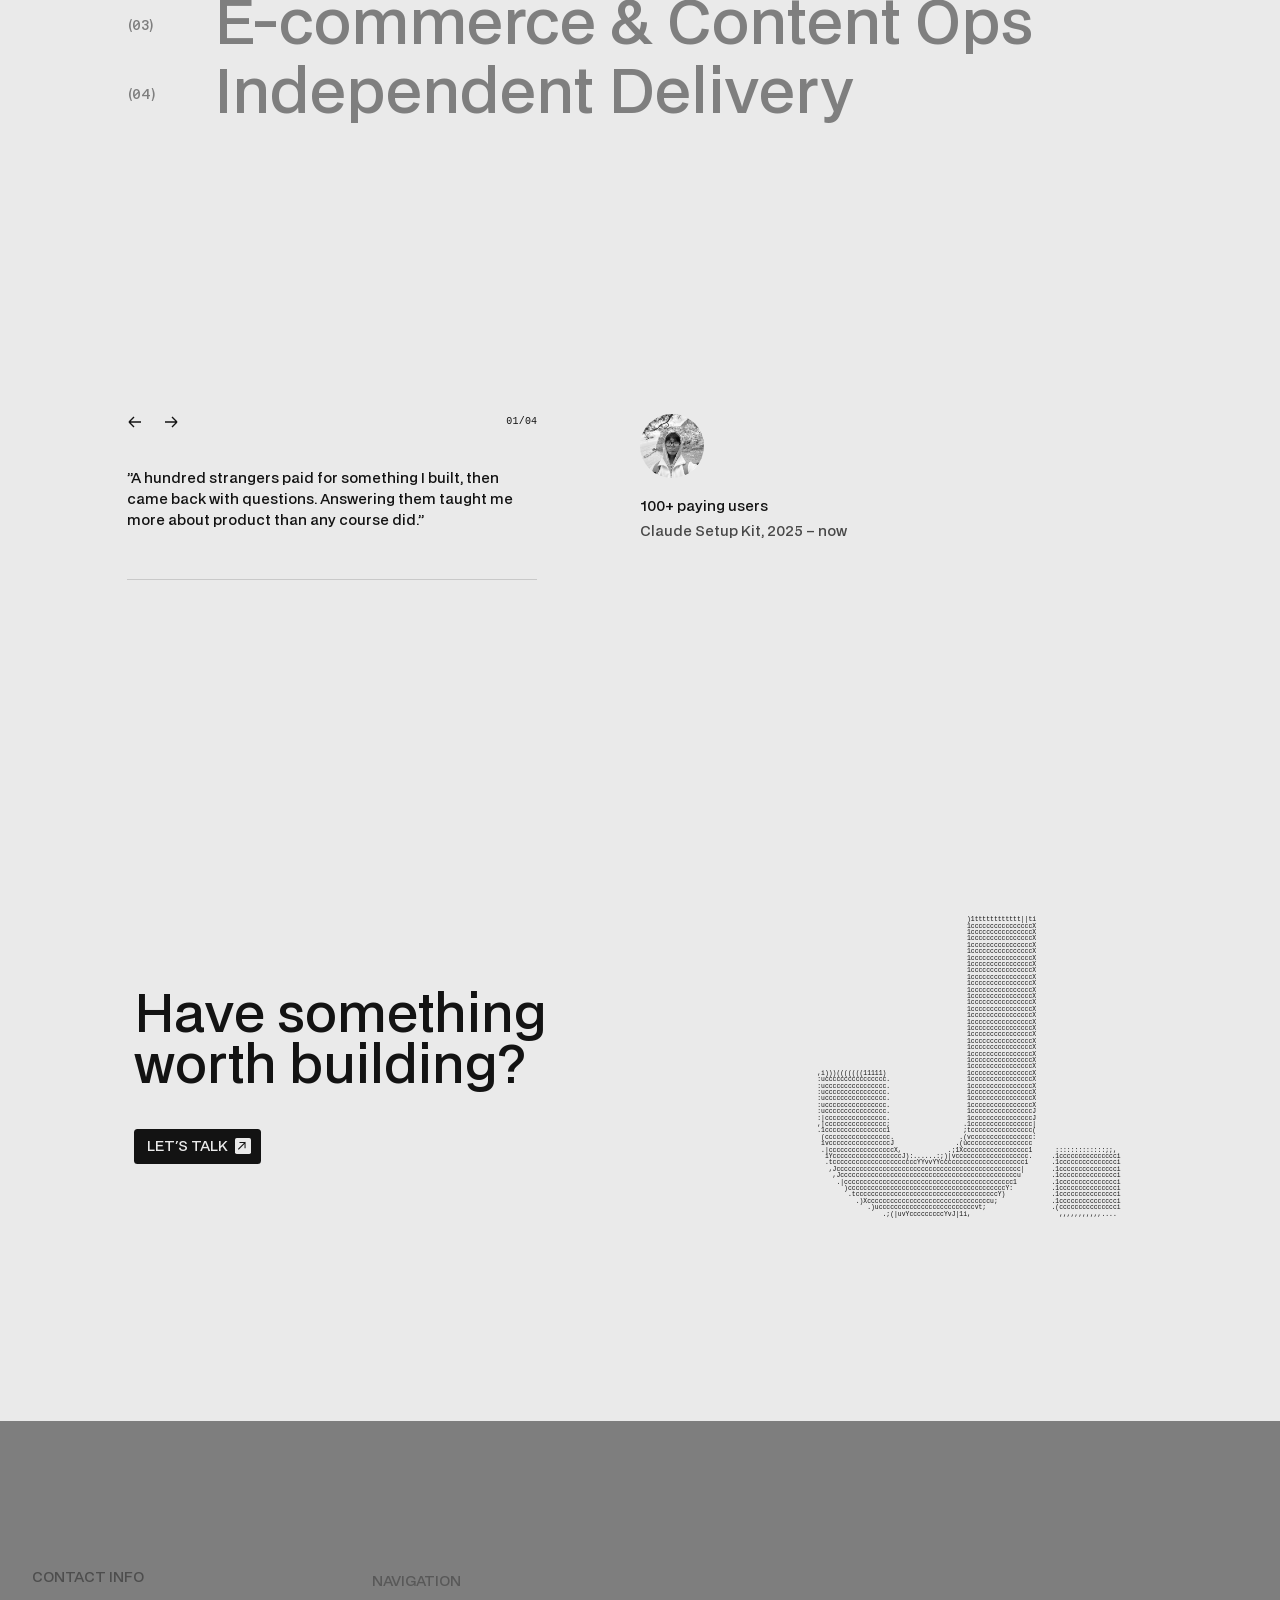
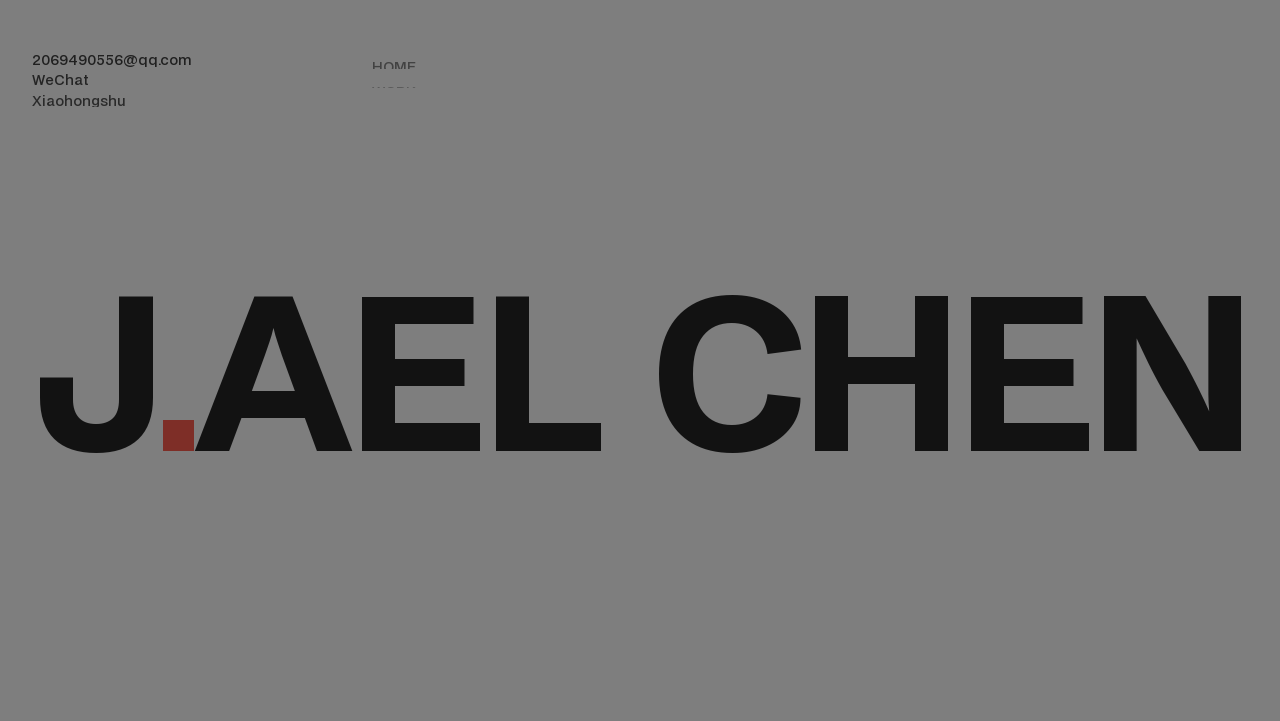
==== commit 614d991b: "Footer wordmark: J.AEL CHEN with a strawberry dot (placeholder until the SVG mark) Co-Authored-By: C" ====
--- a/index.html
+++ b/index.html
@@ -446,7 +446,7 @@
                 </div>
               </div>
               <div class="site-footer__bottom" data-site-footer-bottom>
-                <p class="site-footer__wordmark" data-site-footer-wordmark aria-label="Jael Chen"><span>JAEL</span><span>CHEN</span></p>
+                <p class="site-footer__wordmark" data-site-footer-wordmark aria-label="Jael Chen"><span>J<span class="site-footer__dot">.</span>AEL</span><span>CHEN</span></p>
               </div>
             </div>
           </footer>
--- a/styles.css
+++ b/styles.css
@@ -361,6 +361,7 @@
 .site-footer__time-colon{display:inline-block;animation:1s step-end infinite site-footer-time-colon-blink}
 @keyframes site-footer-time-colon-blink{0%,49%{opacity:1}50%,100%{opacity:0}}
 .site-footer__bottom{position:absolute;left:var(--site-footer-edge);right:var(--site-footer-edge);bottom:var(--site-footer-edge)}
+.site-footer__dot{color:var(--color-strawberry);margin-inline:-.02em}
 .site-footer__wordmark{--site-footer-wordmark-size:16px;display:flex;justify-content:space-between;column-gap:.25em;font-size:var(--site-footer-wordmark-size);font-weight:700;line-height:.78;letter-spacing:-.04em;white-space:nowrap;transform:translateY(.02em)}
 .site-footer__dark{background:var(--color-onyx);opacity:0;pointer-events:none;position:absolute;inset:0}
 @media (max-width:991px){.site-footer__top{display:grid;grid-template-columns:repeat(2,max-content);justify-content:start;gap:3rem clamp(2rem,10vw,6rem)}.site-footer__column:nth-child(2n){justify-self:start}}
@@ -390,6 +391,8 @@
 .page--work{background:var(--color-alabaster-grey);color:var(--color-onyx);min-height:100svh}
 .wd-hero{display:flex;flex-direction:column;justify-content:flex-start;padding-top:32svh;text-align:center}
 .wd-title{width:100%;margin:0 auto;padding-inline:clamp(1rem,2vw,2rem);font-size:clamp(5rem,10.8vw,12.5rem);font-weight:600;line-height:.82;letter-spacing:0;text-wrap:balance;visibility:hidden}
+/* SplitText line masks are only line-height tall (.82em), so give them room for ascenders and descenders */
+.wd-title>div{padding:.16em 0 .1em;margin:-.16em 0 -.1em}
 .wd-meta{display:flex;justify-content:space-between;align-items:baseline;flex-wrap:wrap;gap:.85rem 1rem;width:100%;margin-top:clamp(3rem,6svh,5rem);padding:1.15rem clamp(1rem,2vw,2rem)}
 .wd-meta__item{display:flex;align-items:baseline;gap:.65rem;min-width:0;text-align:left}
 .wd-meta__label,.wd-meta__value{font-size:14px;line-height:1.25}
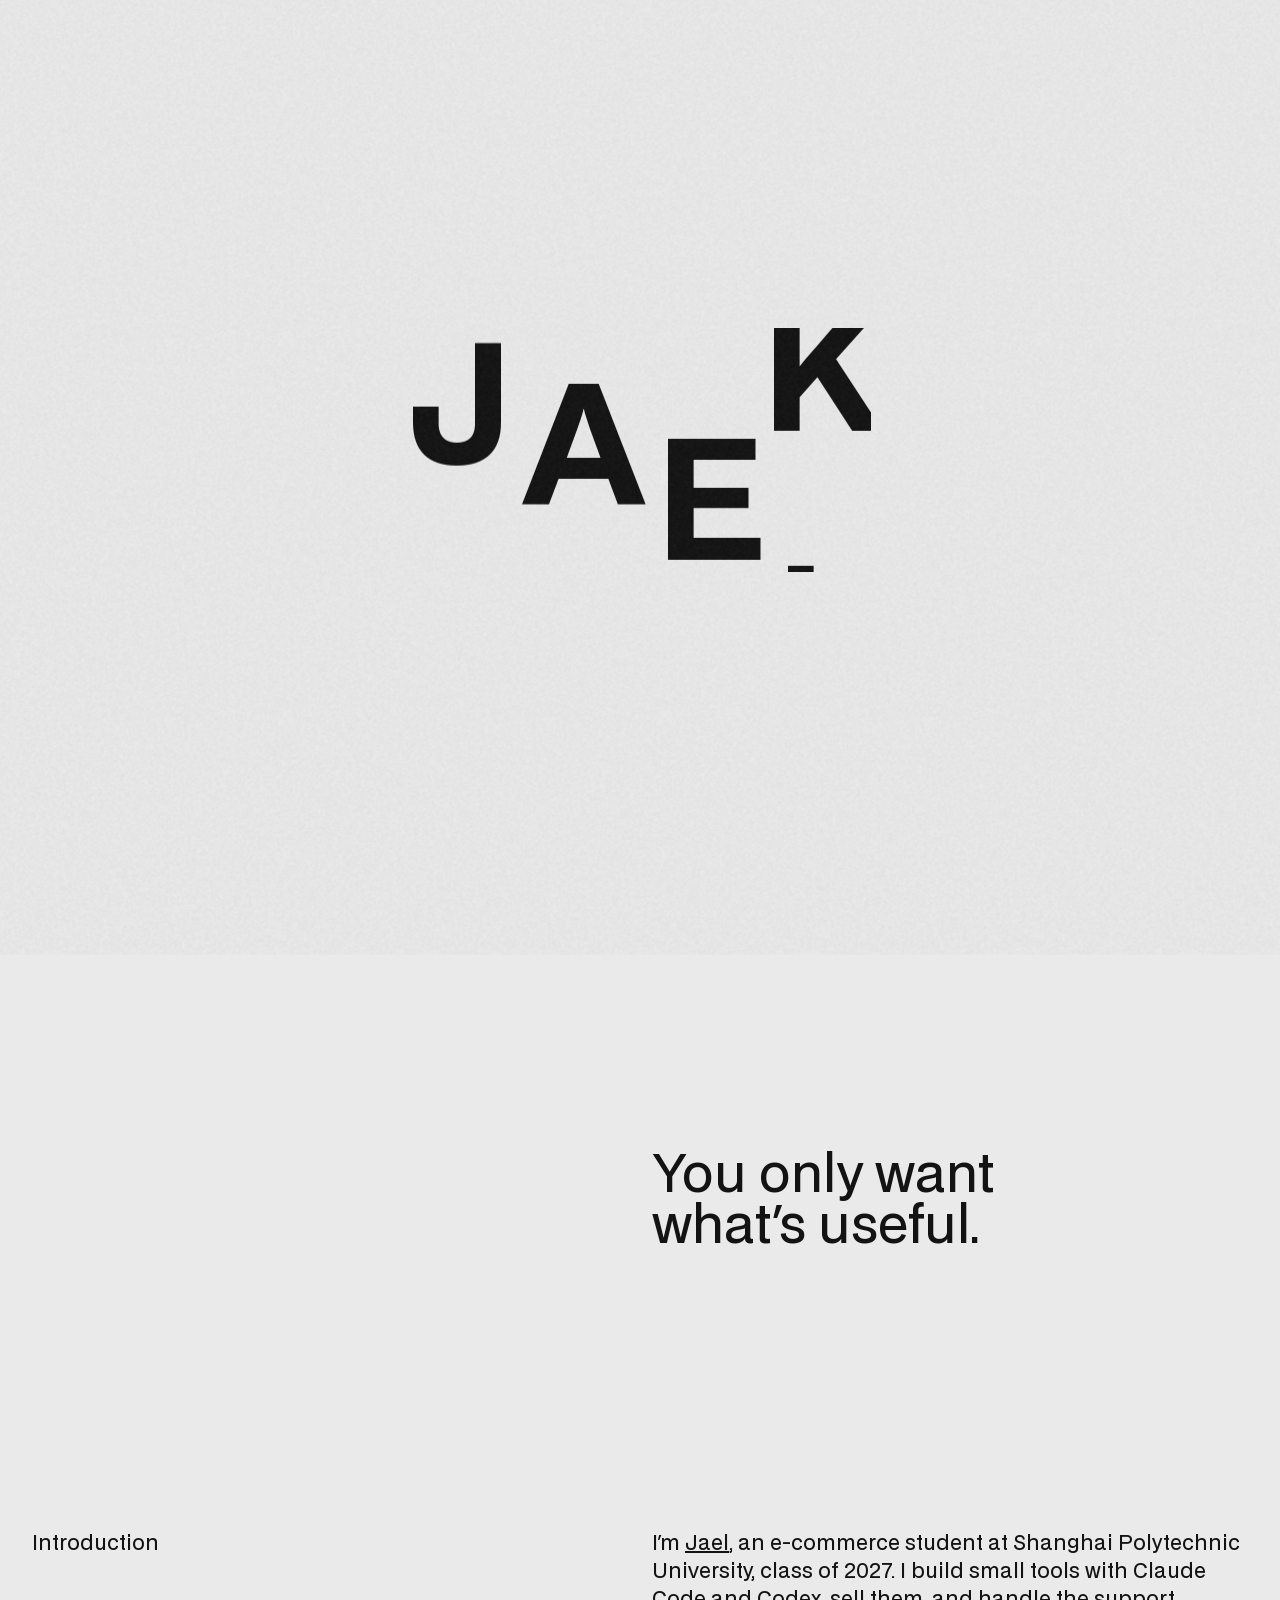
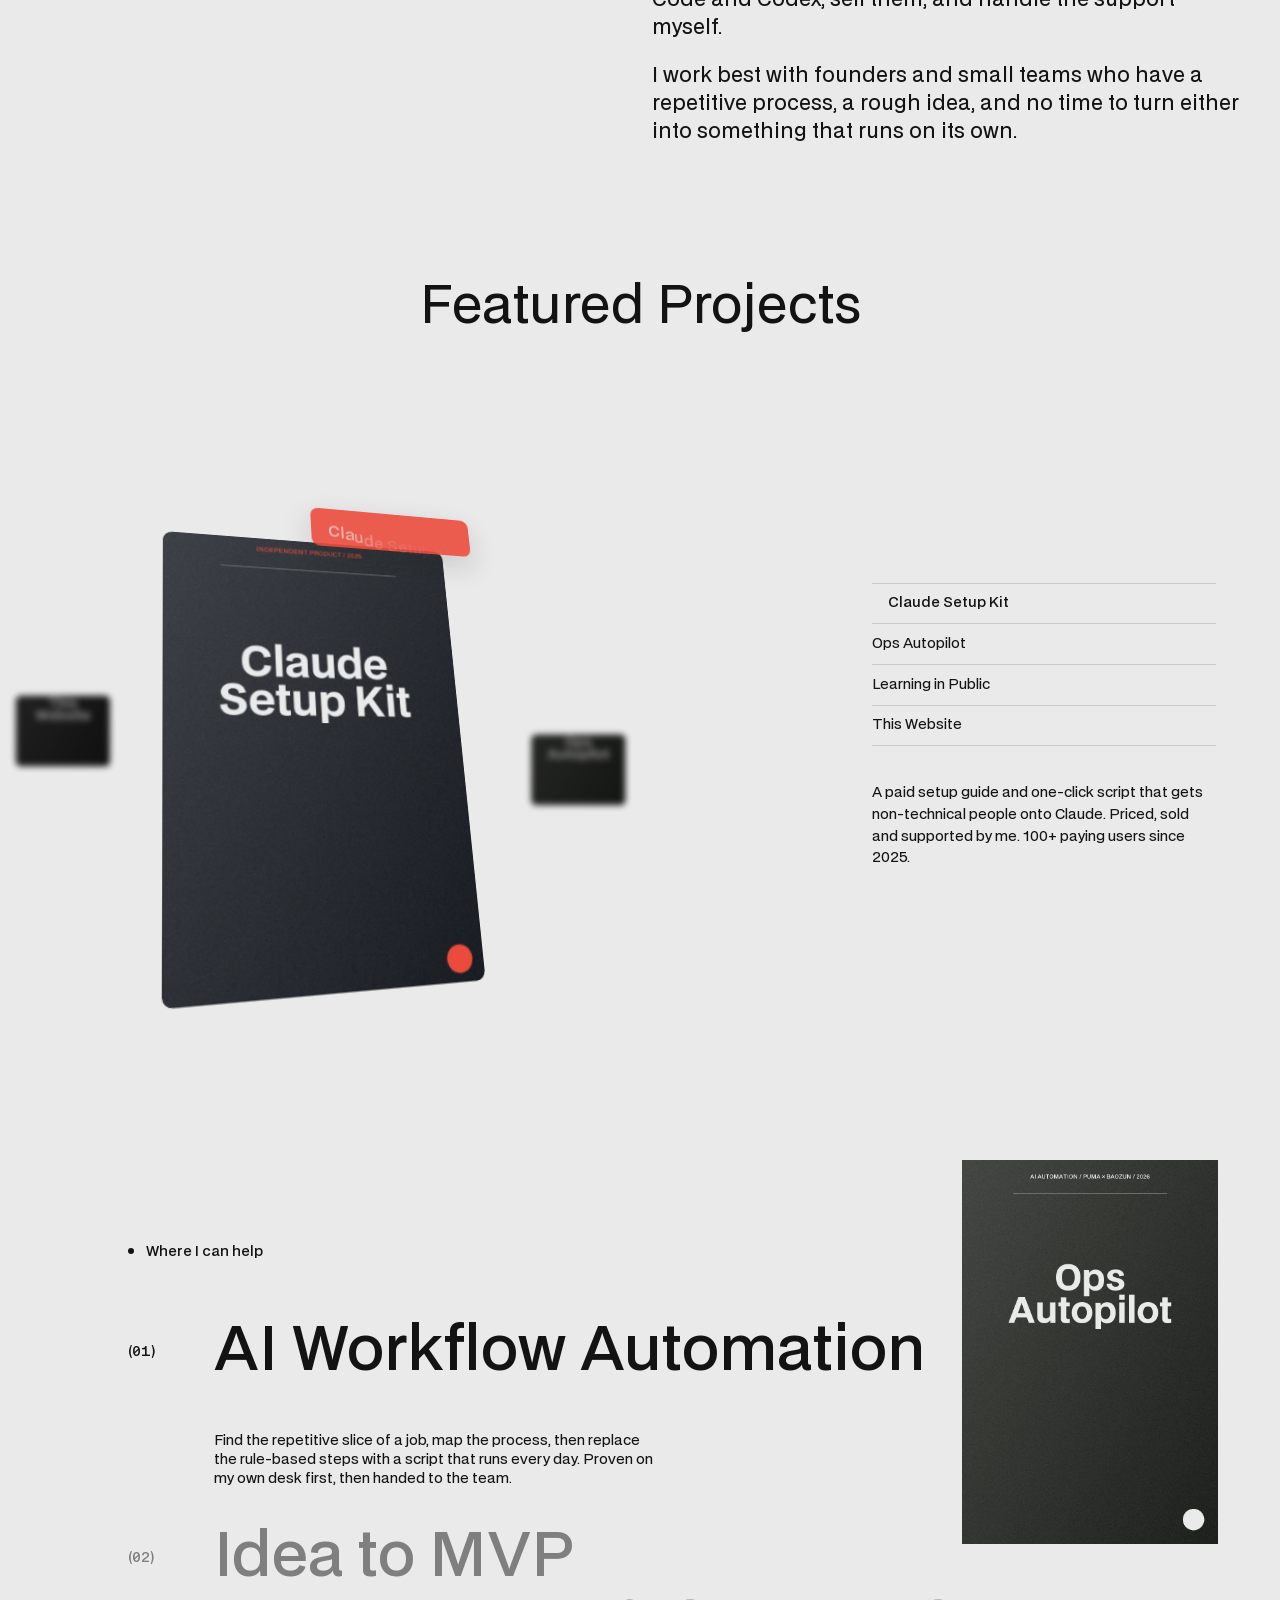
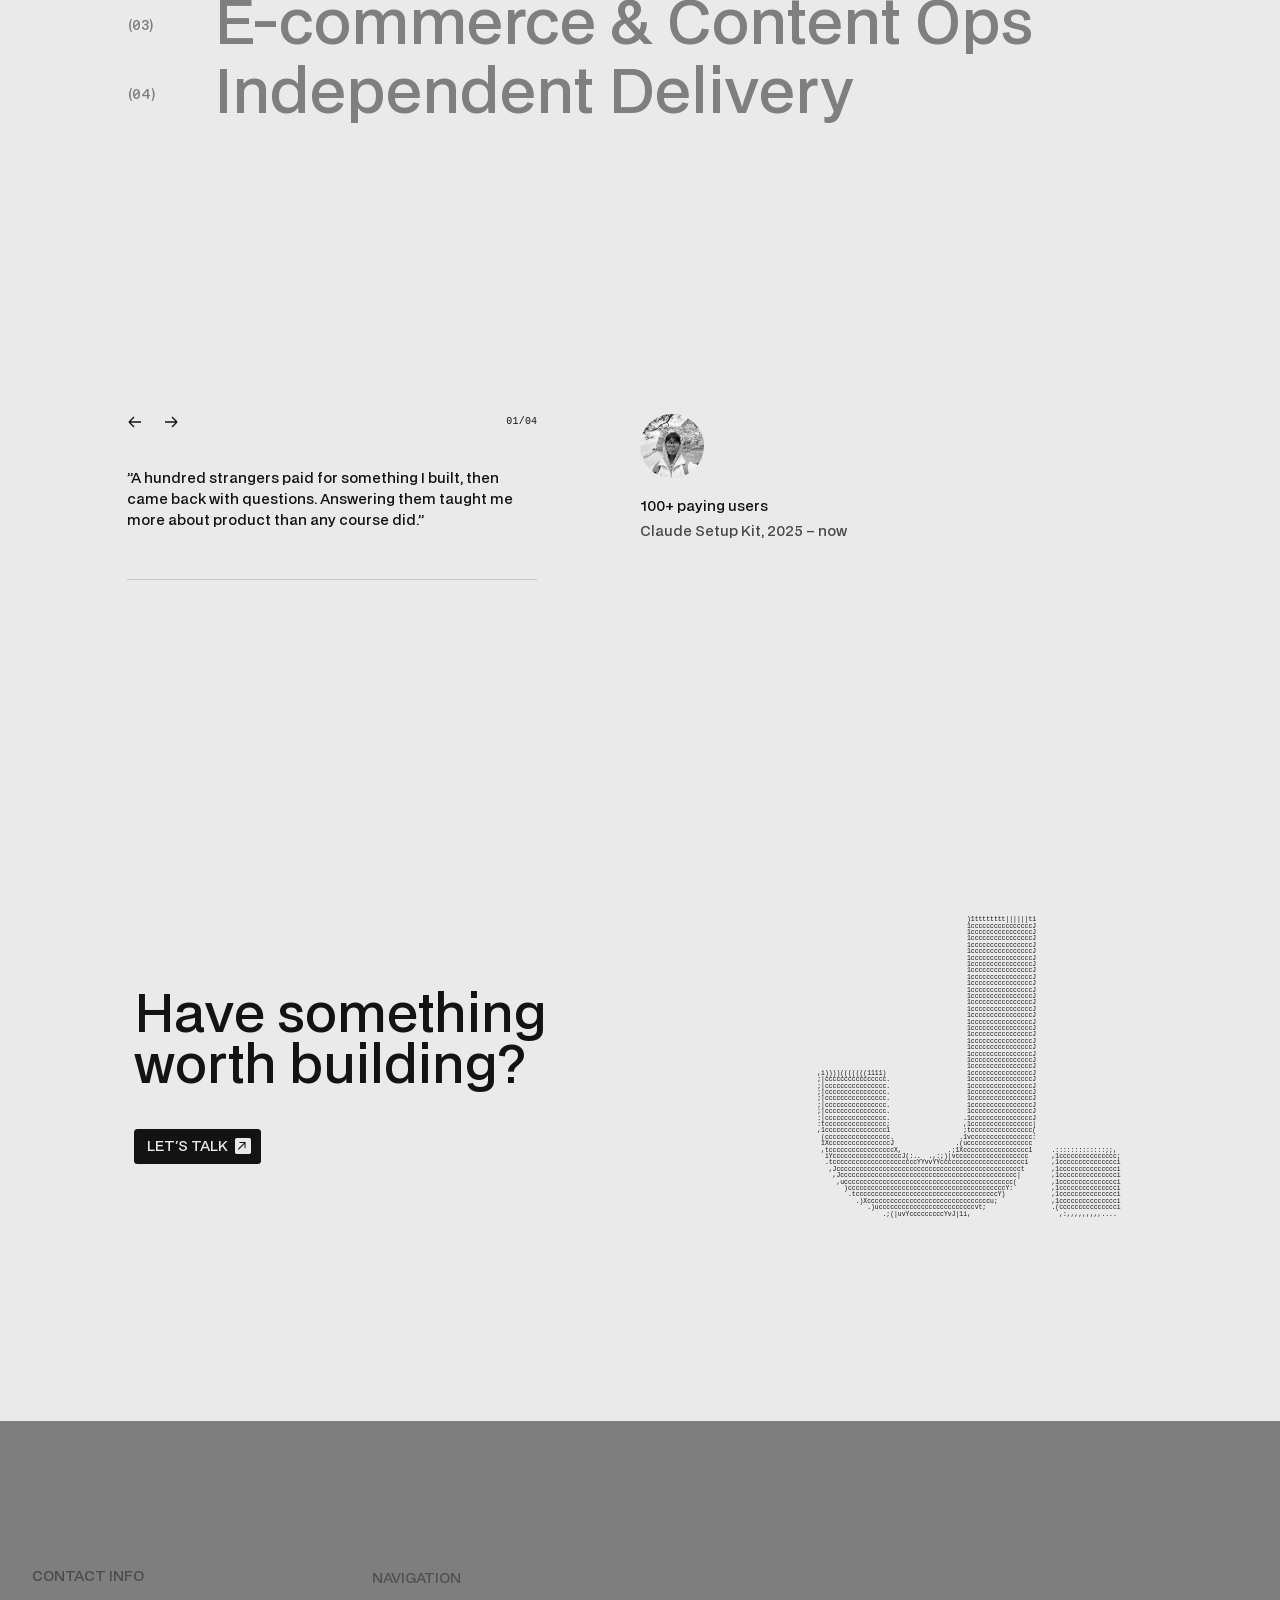
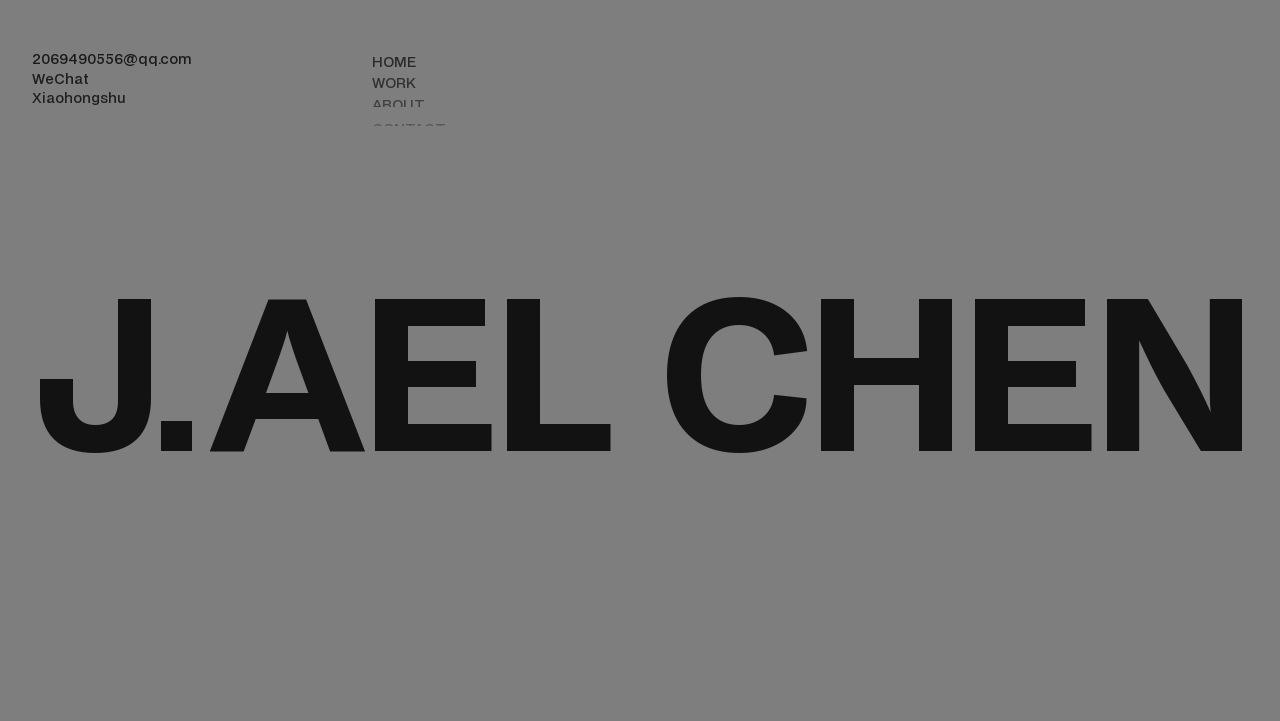
==== commit 29a5981d: "Footer dot back to black with more room before A; loader reels spell JAEL in caps Co-Authored-By: Cl" ====
--- a/index.html
+++ b/index.html
@@ -25,9 +25,9 @@
     <div class="loader__container" data-load-container>
       <div class="loader__logo" data-load-logo>
         <div class="loader__logo-column"><div class="loader__logo-track" data-load-track data-letter="J"></div></div>
-        <div class="loader__logo-column"><div class="loader__logo-track" data-load-track data-letter="a"></div></div>
-        <div class="loader__logo-column"><div class="loader__logo-track" data-load-track data-letter="e"></div></div>
-        <div class="loader__logo-column"><div class="loader__logo-track" data-load-track data-letter="l"></div></div>
+        <div class="loader__logo-column"><div class="loader__logo-track" data-load-track data-letter="A"></div></div>
+        <div class="loader__logo-column"><div class="loader__logo-track" data-load-track data-letter="E"></div></div>
+        <div class="loader__logo-column"><div class="loader__logo-track" data-load-track data-letter="L"></div></div>
       </div>
     </div>
   </div>
--- a/styles.css
+++ b/styles.css
@@ -361,7 +361,7 @@
 .site-footer__time-colon{display:inline-block;animation:1s step-end infinite site-footer-time-colon-blink}
 @keyframes site-footer-time-colon-blink{0%,49%{opacity:1}50%,100%{opacity:0}}
 .site-footer__bottom{position:absolute;left:var(--site-footer-edge);right:var(--site-footer-edge);bottom:var(--site-footer-edge)}
-.site-footer__dot{color:var(--color-strawberry);margin-inline:-.02em}
+.site-footer__dot{margin-inline:-.02em .06em}
 .site-footer__wordmark{--site-footer-wordmark-size:16px;display:flex;justify-content:space-between;column-gap:.25em;font-size:var(--site-footer-wordmark-size);font-weight:700;line-height:.78;letter-spacing:-.04em;white-space:nowrap;transform:translateY(.02em)}
 .site-footer__dark{background:var(--color-onyx);opacity:0;pointer-events:none;position:absolute;inset:0}
 @media (max-width:991px){.site-footer__top{display:grid;grid-template-columns:repeat(2,max-content);justify-content:start;gap:3rem clamp(2rem,10vw,6rem)}.site-footer__column:nth-child(2n){justify-self:start}}
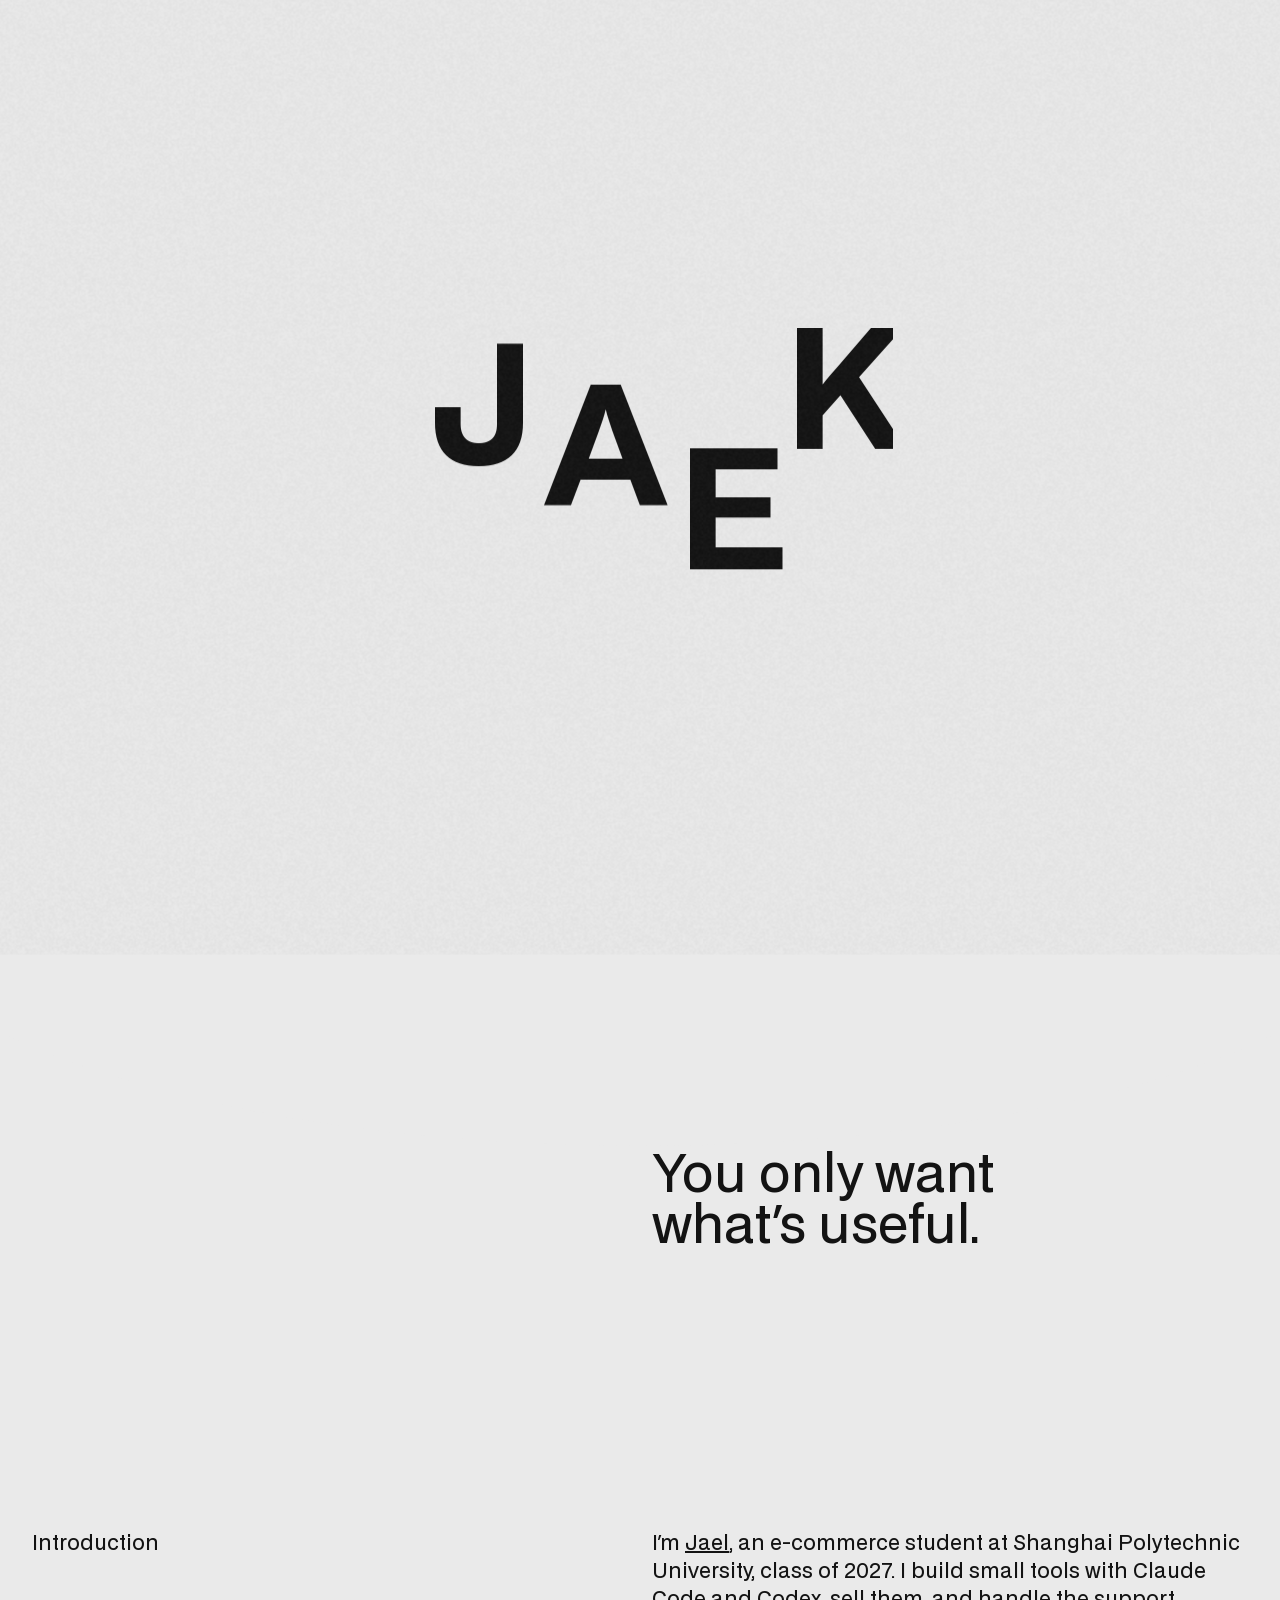
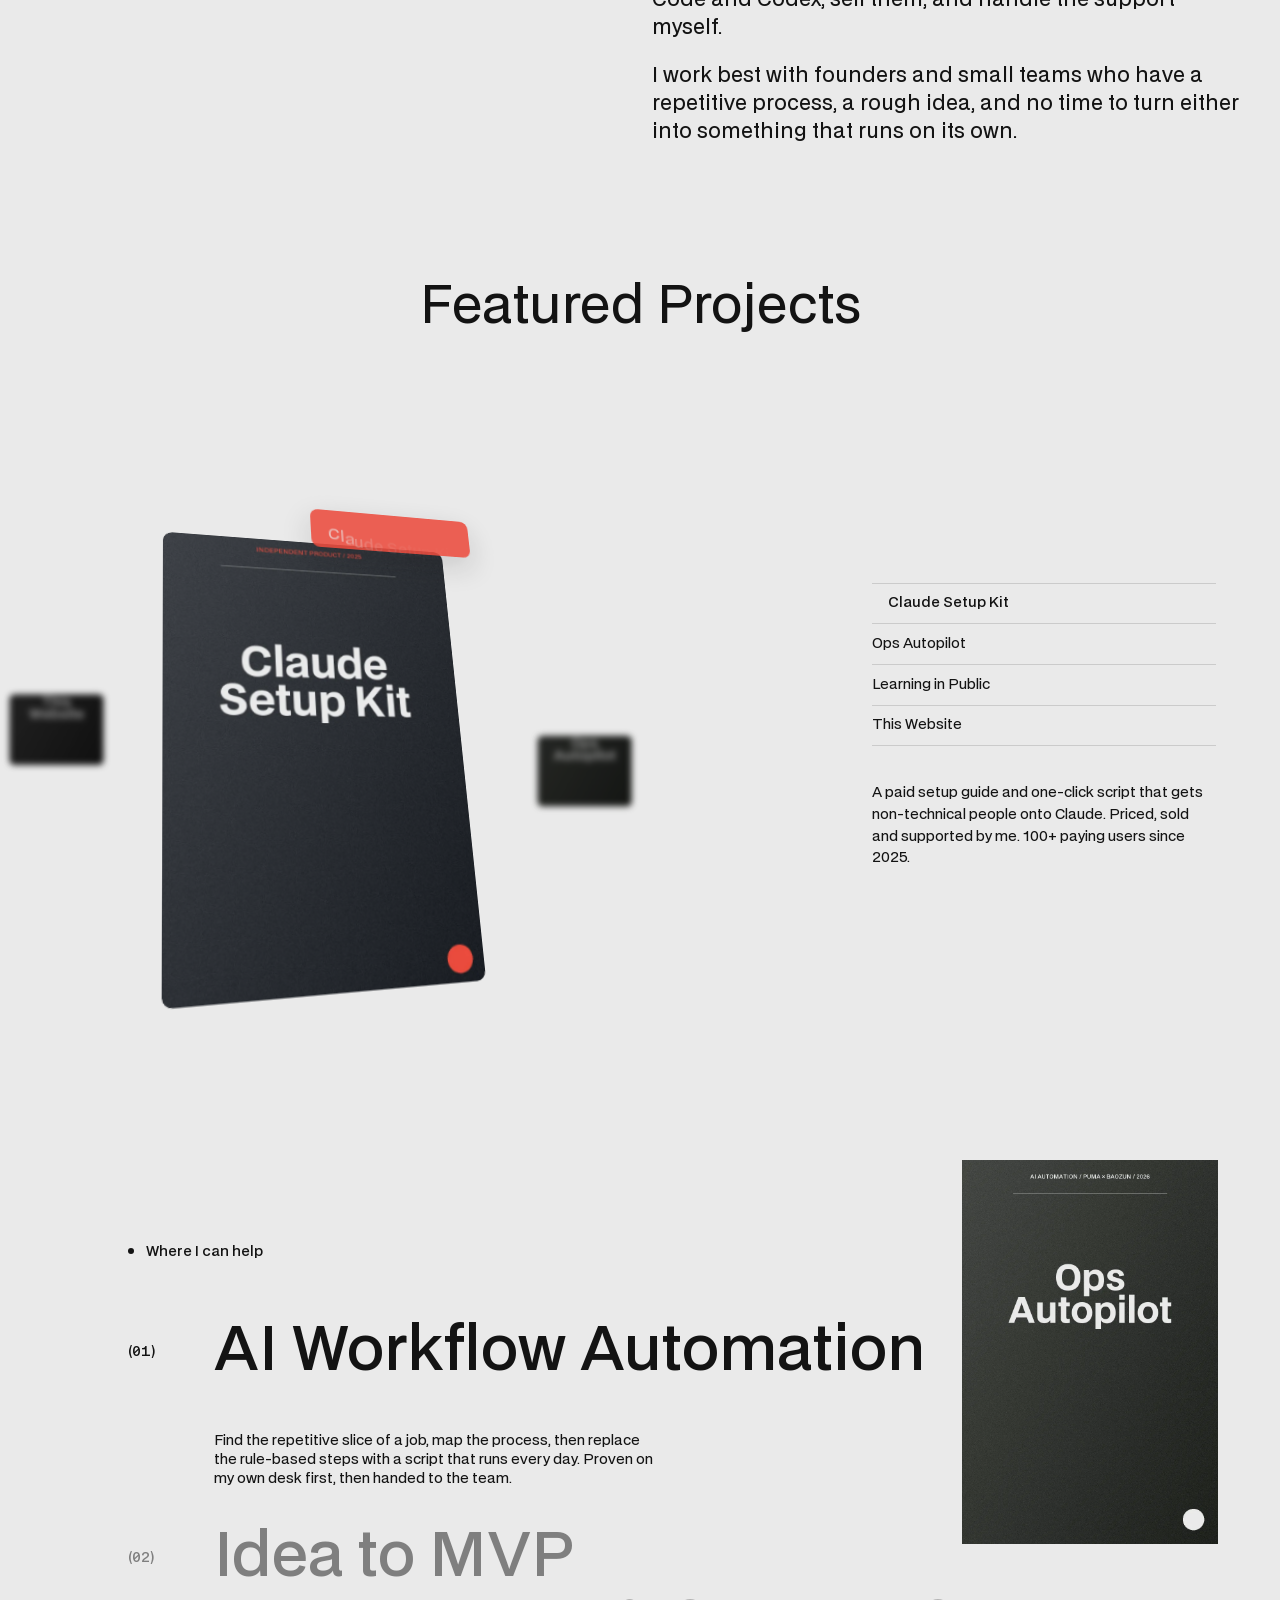
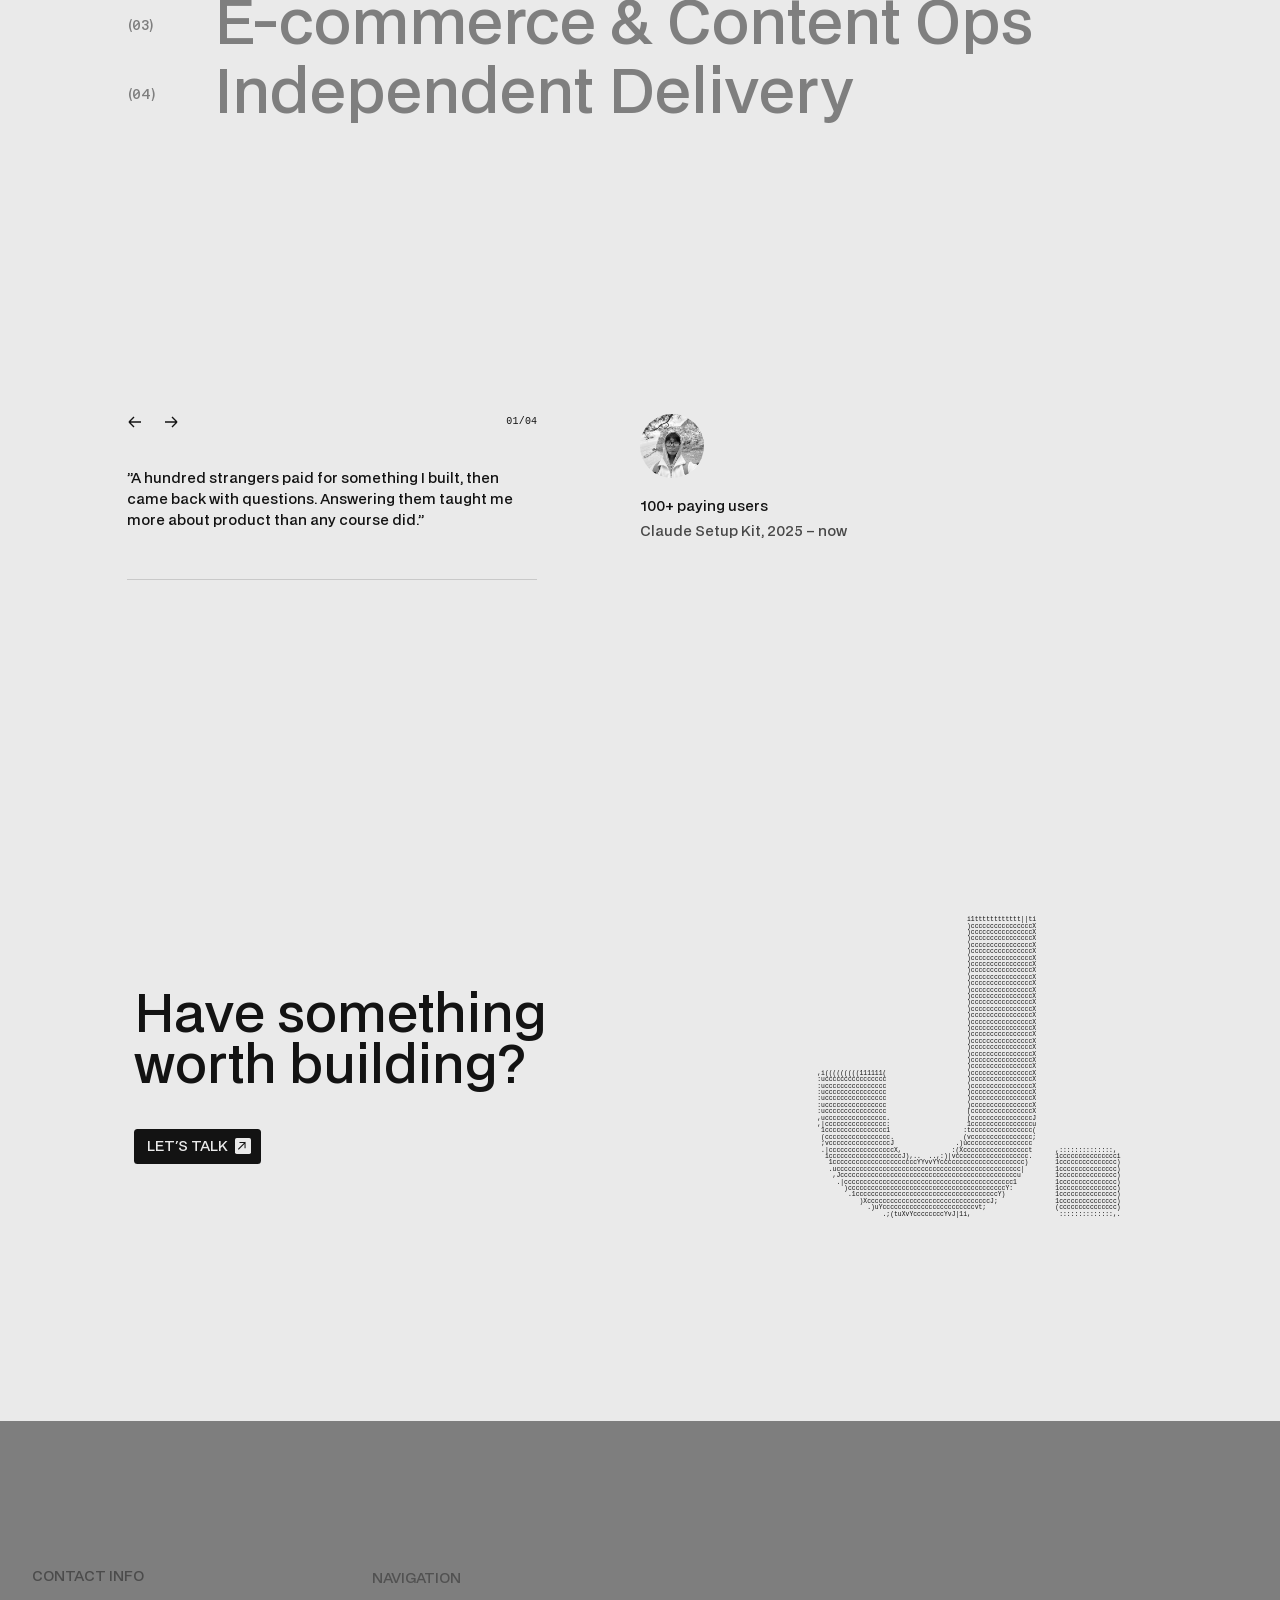
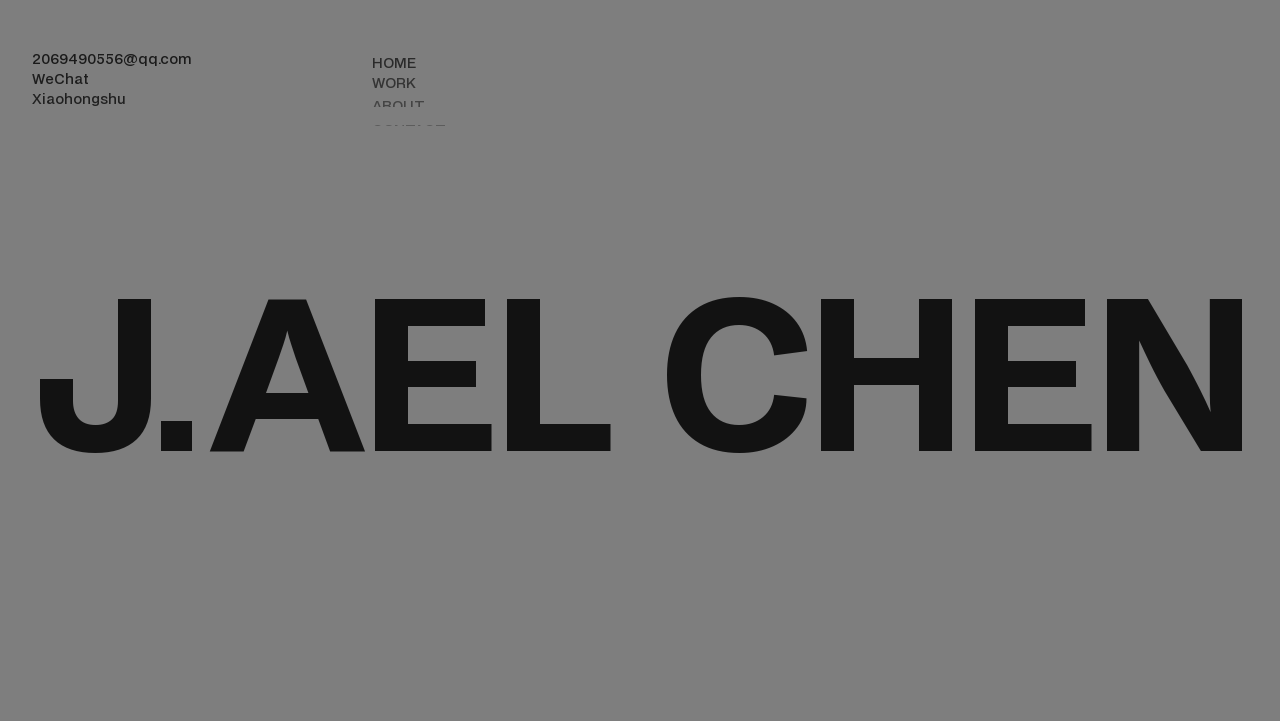
==== commit 23cf5fdd: "Loader: dot pops in between J and A after the reels settle; word centred on J.AEL Co-Authored-By: Cl" ====
--- a/index.html
+++ b/index.html
@@ -25,6 +25,7 @@
     <div class="loader__container" data-load-container>
       <div class="loader__logo" data-load-logo>
         <div class="loader__logo-column"><div class="loader__logo-track" data-load-track data-letter="J"></div></div>
+        <div class="loader__logo-column loader__logo-dot" data-load-dot><div class="loader__logo-cell">.</div></div>
         <div class="loader__logo-column"><div class="loader__logo-track" data-load-track data-letter="A"></div></div>
         <div class="loader__logo-column"><div class="loader__logo-track" data-load-track data-letter="E"></div></div>
         <div class="loader__logo-column"><div class="loader__logo-track" data-load-track data-letter="L"></div></div>
--- a/styles.css
+++ b/styles.css
@@ -58,6 +58,8 @@
 .loader__container{position:relative;z-index:1;display:flex;width:100%;height:100%;align-items:center;justify-content:center}
 .loader__logo{--loader-slot-height:clamp(8rem,13vw,15rem);--loader-slot-gap:clamp(1.6rem,7vw,7rem);--loader-mask-extra:clamp(1.25rem,6vw,6rem);display:flex;align-items:center;justify-content:center;gap:clamp(.2rem,.5vw,.6rem)}
 .loader__logo-column{height:calc(var(--loader-slot-height) + var(--loader-mask-extra));overflow:hidden}
+.loader__logo-dot{width:0;margin-left:calc(-1 * clamp(.2rem,.5vw,.6rem))}
+.loader__logo-dot .loader__logo-cell{width:auto;padding:0 .05em 0 0}
 .loader__logo-track{display:flex;flex-direction:column;gap:var(--loader-slot-gap);will-change:transform;transform:translateZ(0);backface-visibility:hidden}
 .loader[data-load-state=booting] .loader__container{opacity:0}
 .loader[data-load-state=booting] .loader__logo-track{transform:translate3d(0,calc(var(--loader-slot-height) + var(--loader-slot-gap)),0)}
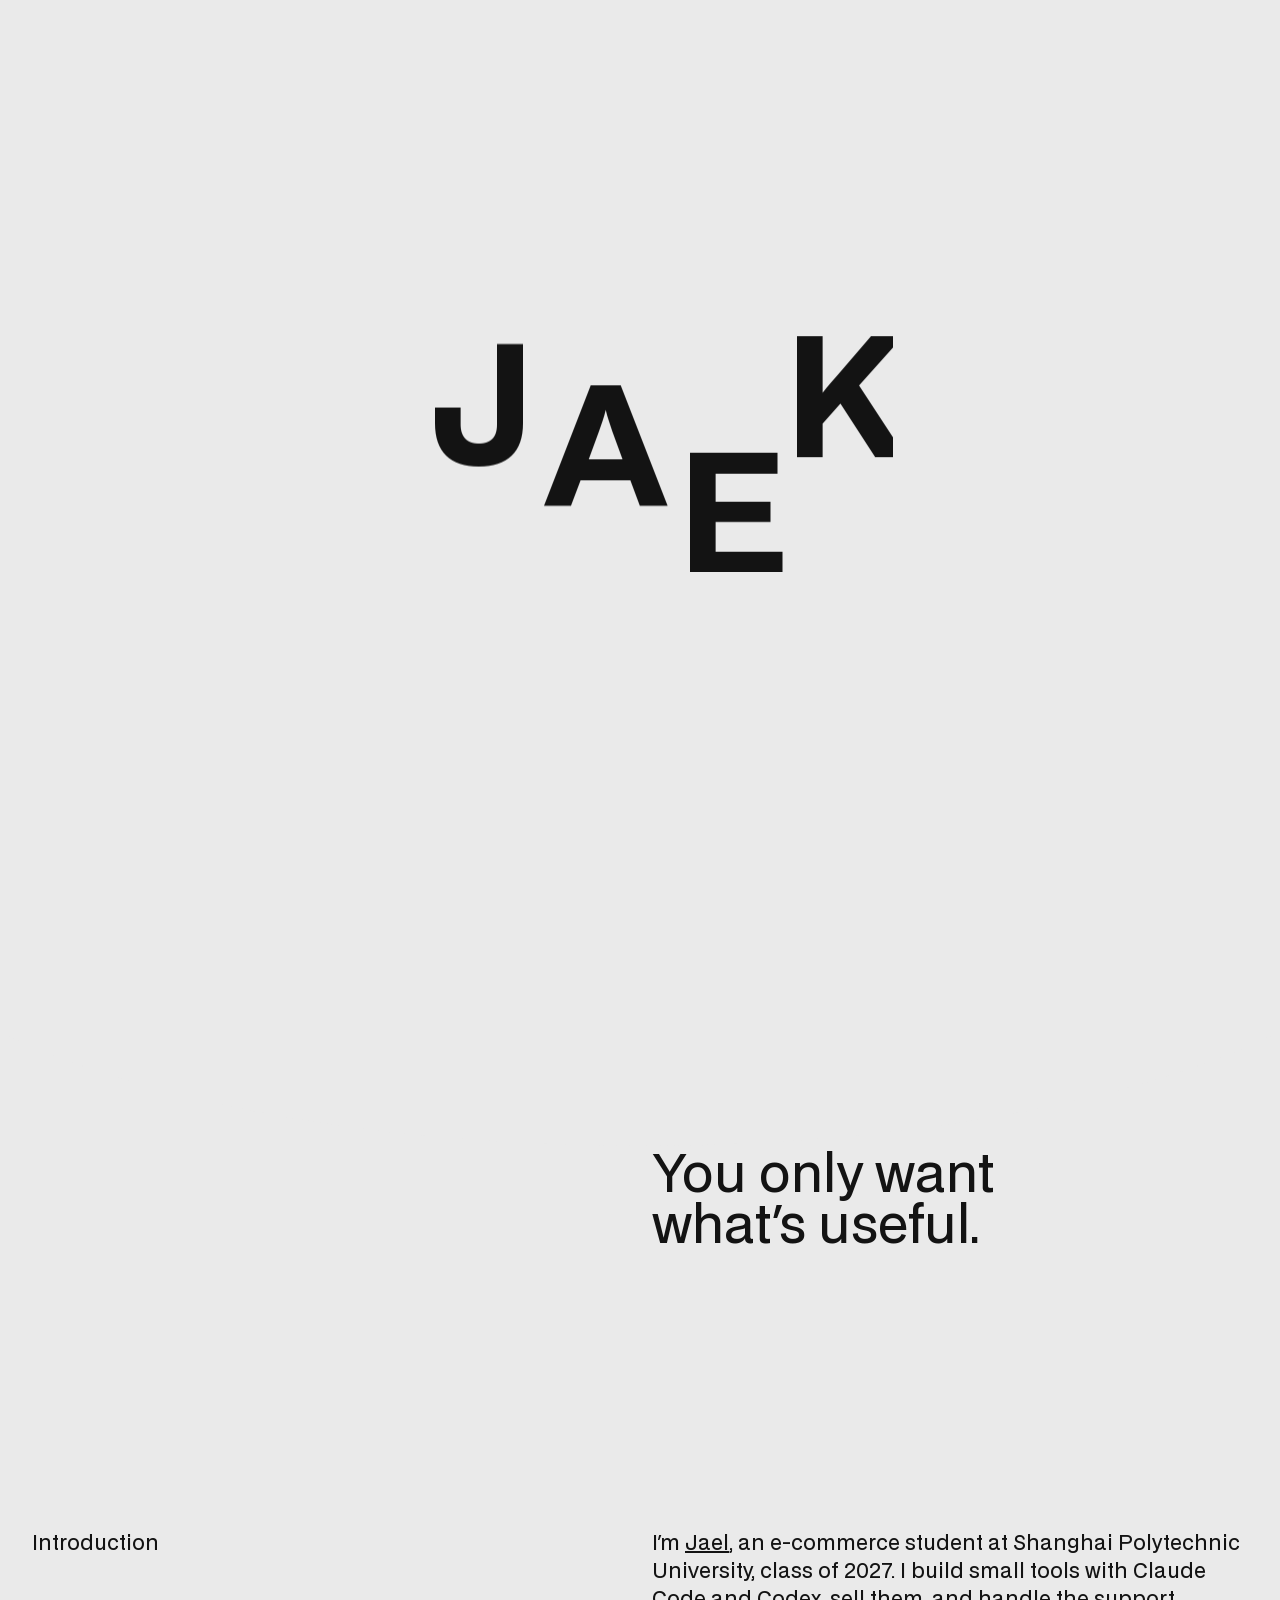
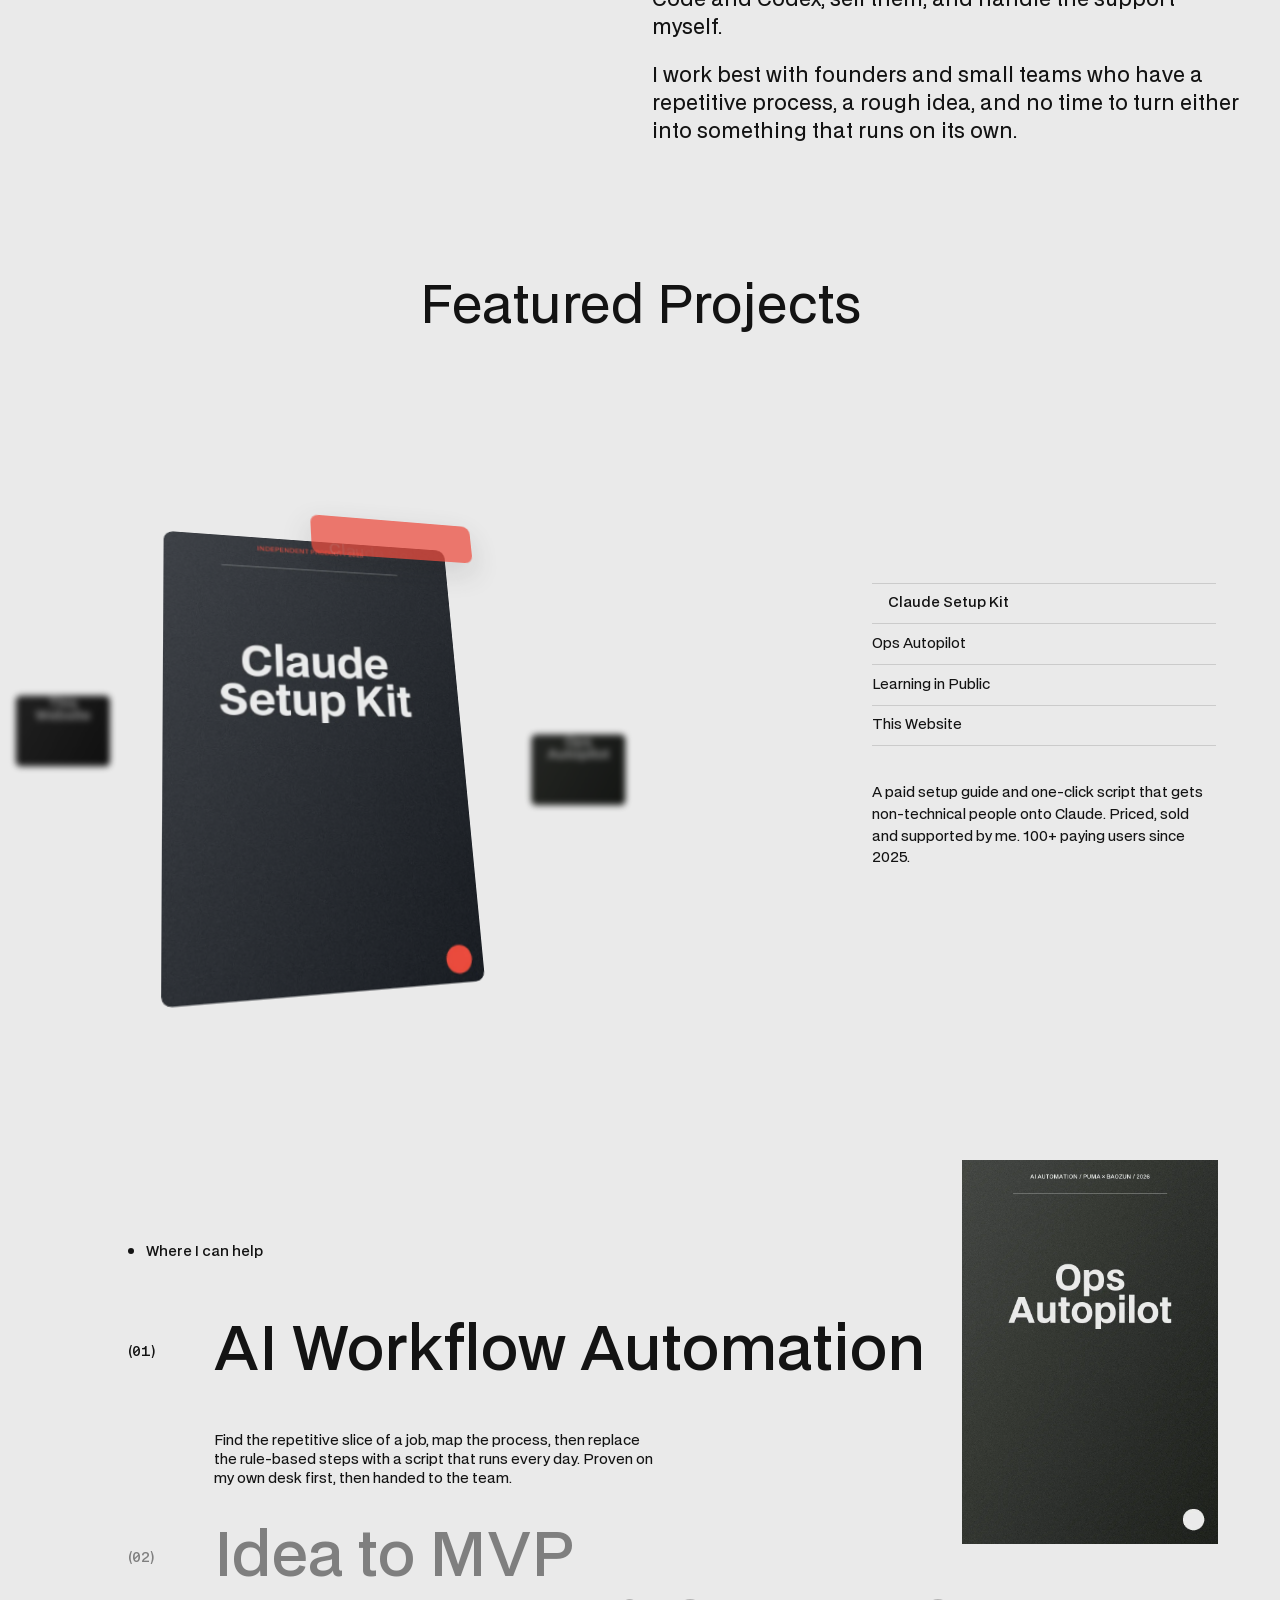
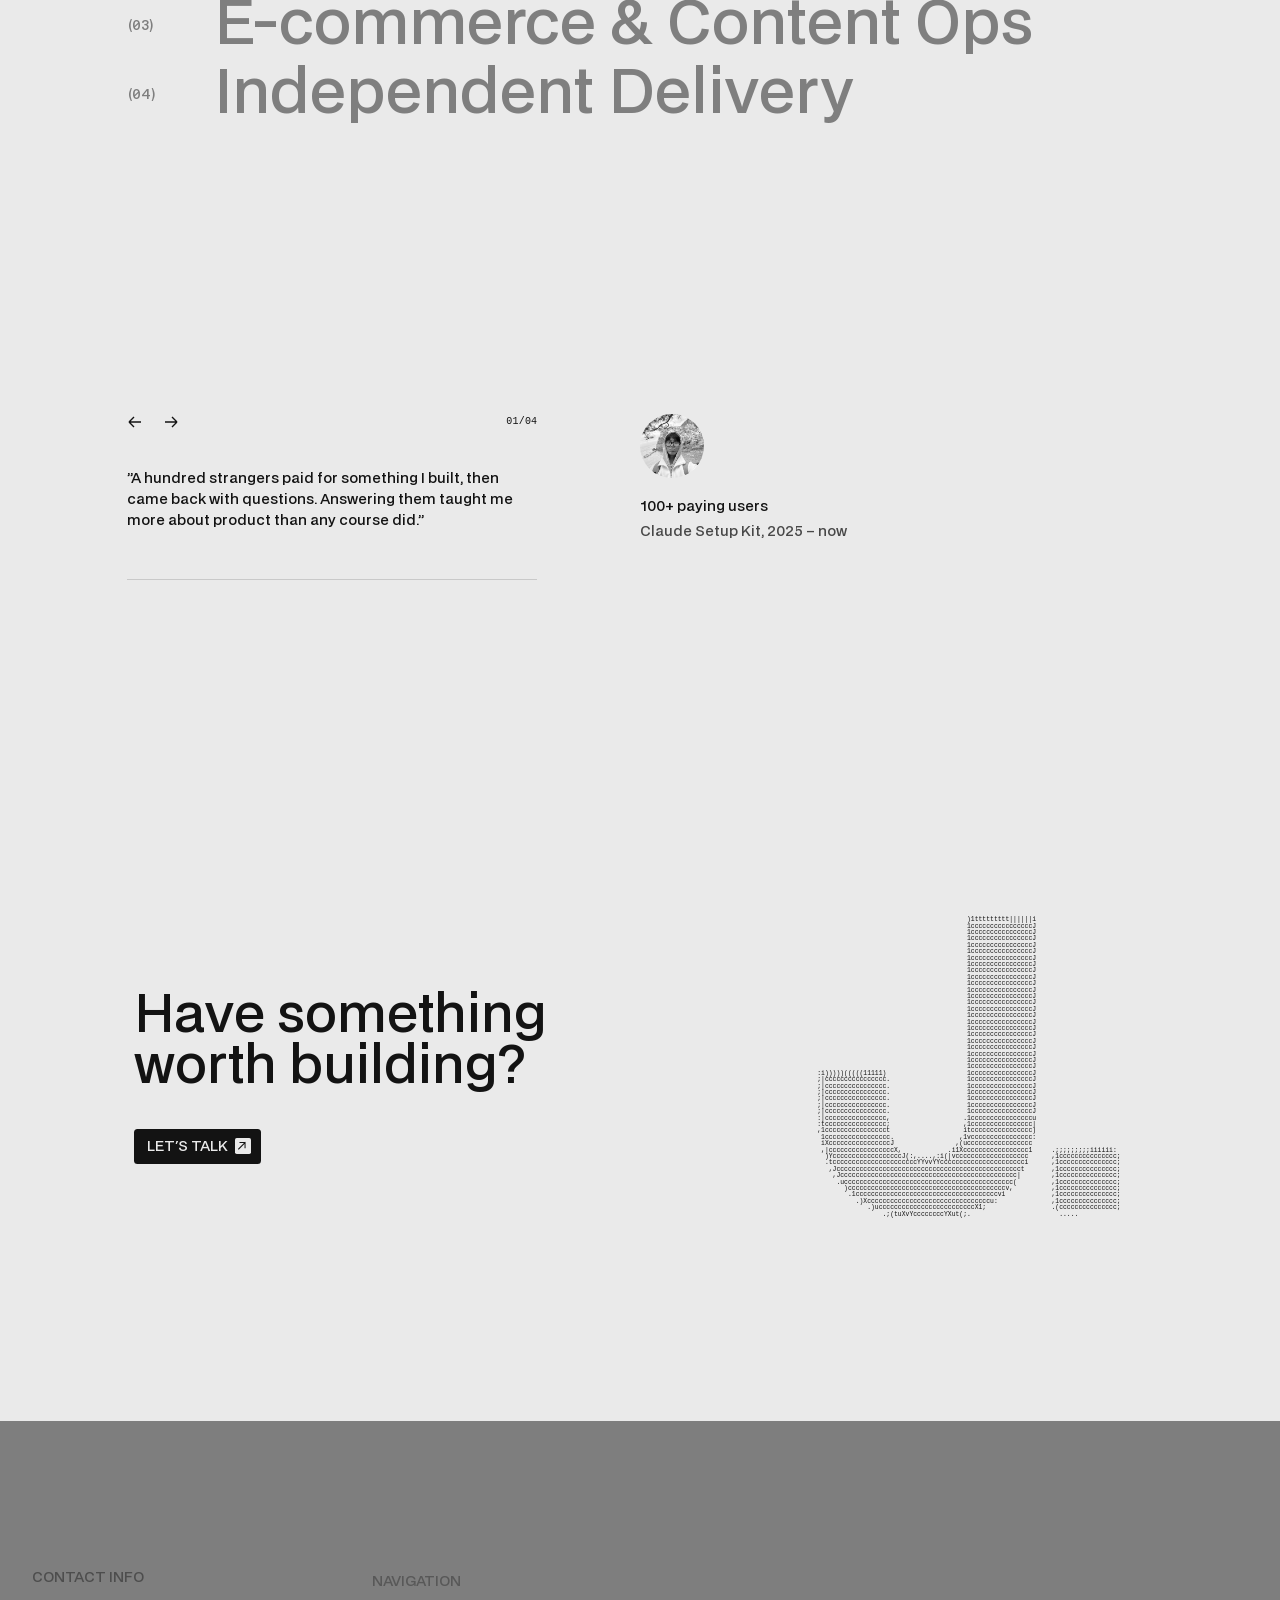
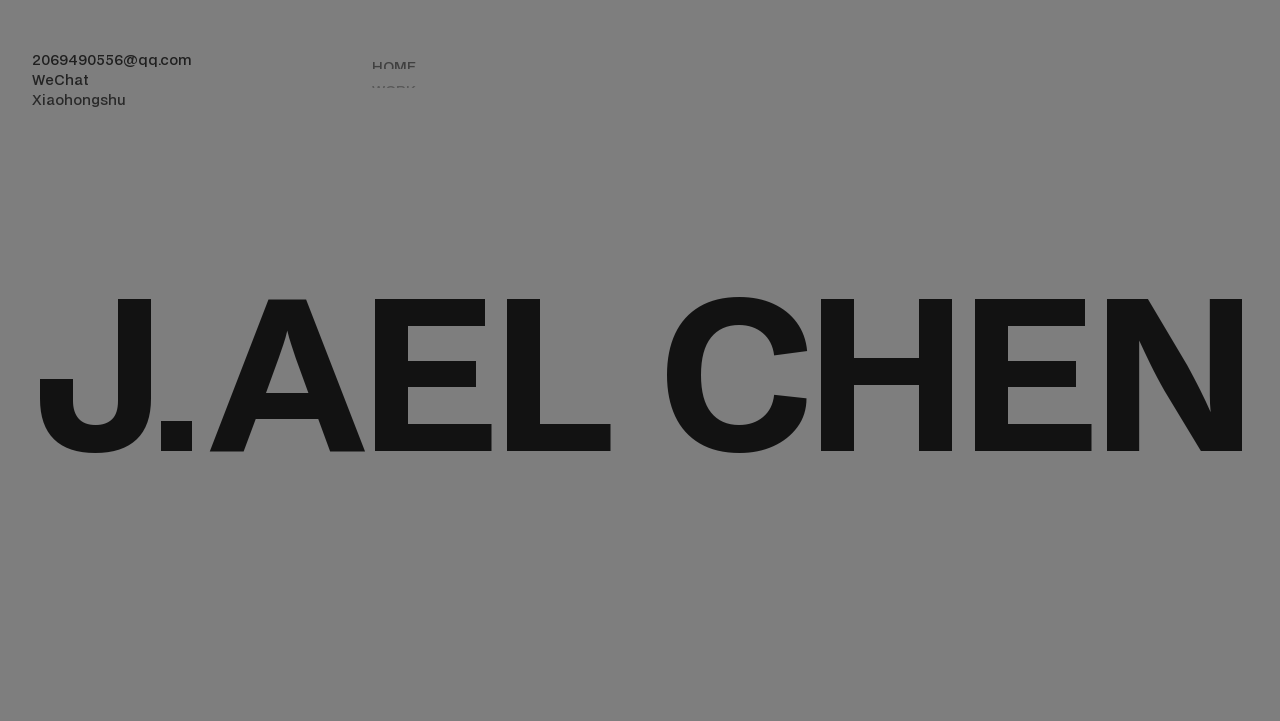
==== commit 50f0134c: "Hero posters: rendered terminal/table windows for Claude Setup Kit and Ops Autopilot, with portrait " ====
--- a/index.html
+++ b/index.html
@@ -34,7 +34,7 @@
   </div>
 </div>
 
-<div class="static-noise" aria-hidden="true"></div>
+
 
 <!-- ================= Header + underlay nav ================= -->
 <div class="underlay-nav" data-site-header data-section-theme="inactive" data-footer-theme="inactive">
@@ -124,15 +124,15 @@
     <div class="home-hero__media" aria-hidden="true">
       <div class="home-hero__image-stack" data-hero-parallax-image>
         <div class="home-hero__slides">
-          <div class="home-hero__slide is--current" data-hero-slide data-index="0" data-href="work/claude-setup-kit.html" data-name="Claude Setup Kit">
+          <div class="home-hero__slide is--current" data-hero-slide data-index="0" data-tone="light" data-href="work/claude-setup-kit.html data-name="Claude Setup Kit">
             <div class="home-hero__slide-inner" data-hero-slide-inner>
-              <img class="home-hero__image" src="assets/work/claude-setup-kit-hero.webp" alt="" width="1920" height="1080" loading="eager" decoding="async" data-hero-work-image="primary">
+              <picture><source media="(max-width:767px)" srcset="assets/work/claude-setup-kit-hero-m.webp"><img class="home-hero__image" src="assets/work/claude-setup-kit-hero.webp" alt="" width="1920" height="1080" loading="eager" decoding="async" data-hero-work-image="primary"></picture>
               <img class="home-hero__image home-hero__image--hover" src="assets/work/claude-setup-kit-hero-hover.webp" alt="" width="1920" height="1080" loading="lazy" decoding="async" data-hero-work-image="hover">
             </div>
           </div>
-          <div class="home-hero__slide" data-hero-slide data-index="1" data-href="work/ops-autopilot.html" data-name="Ops Autopilot">
+          <div class="home-hero__slide" data-hero-slide data-index="1" data-tone="light" data-href="work/ops-autopilot.html" data-name="Ops Autopilot">
             <div class="home-hero__slide-inner" data-hero-slide-inner>
-              <img class="home-hero__image" src="assets/work/ops-autopilot-hero.webp" alt="" width="1920" height="1080" loading="lazy" decoding="async" data-hero-work-image="primary">
+              <picture><source media="(max-width:767px)" srcset="assets/work/ops-autopilot-hero-m.webp"><img class="home-hero__image" src="assets/work/ops-autopilot-hero.webp" alt="" width="1920" height="1080" loading="lazy" decoding="async" data-hero-work-image="primary"></picture>
               <img class="home-hero__image home-hero__image--hover" src="assets/work/ops-autopilot-hero-hover.webp" alt="" width="1920" height="1080" loading="lazy" decoding="async" data-hero-work-image="hover">
             </div>
           </div>
--- a/styles.css
+++ b/styles.css
@@ -160,6 +160,10 @@
 .home-hero__image{position:absolute;inset:0;width:100%;height:100%;object-fit:cover;object-position:center;transform:scale(1);will-change:transform,opacity}
 .home-hero__image--hover{opacity:0;visibility:hidden;transform:scale(1.085)}
 .home-hero__shade{z-index:1;pointer-events:none;background:linear-gradient(180deg,rgb(0 0 0/.22),transparent 34%,rgb(0 0 0/.28)),#0000001f}
+.home-hero[data-hero-tone=light]{color:var(--color-onyx)}
+.home-hero[data-hero-tone=light] .home-hero__shade{opacity:0}
+.home-hero[data-hero-tone=light] .home-hero__work-button{--button-043-color:var(--color-onyx);--button-043-icon-color:var(--color-alabaster-grey);--button-043-icon-color-background:var(--color-onyx)}
+.home-hero__shade{transition:opacity .6s ease}
 .home-hero__featured,.home-hero__statement,.home-hero__slideshow-nav{position:absolute;z-index:2}
 .home-hero__featured{top:50%;left:var(--hero-edge);right:var(--hero-edge);display:flex;align-items:center;justify-content:space-between;gap:1rem;transform:translateY(-50%);font-size:14px;font-weight:500;line-height:1;text-transform:uppercase}
 .home-hero__featured>*{white-space:nowrap}
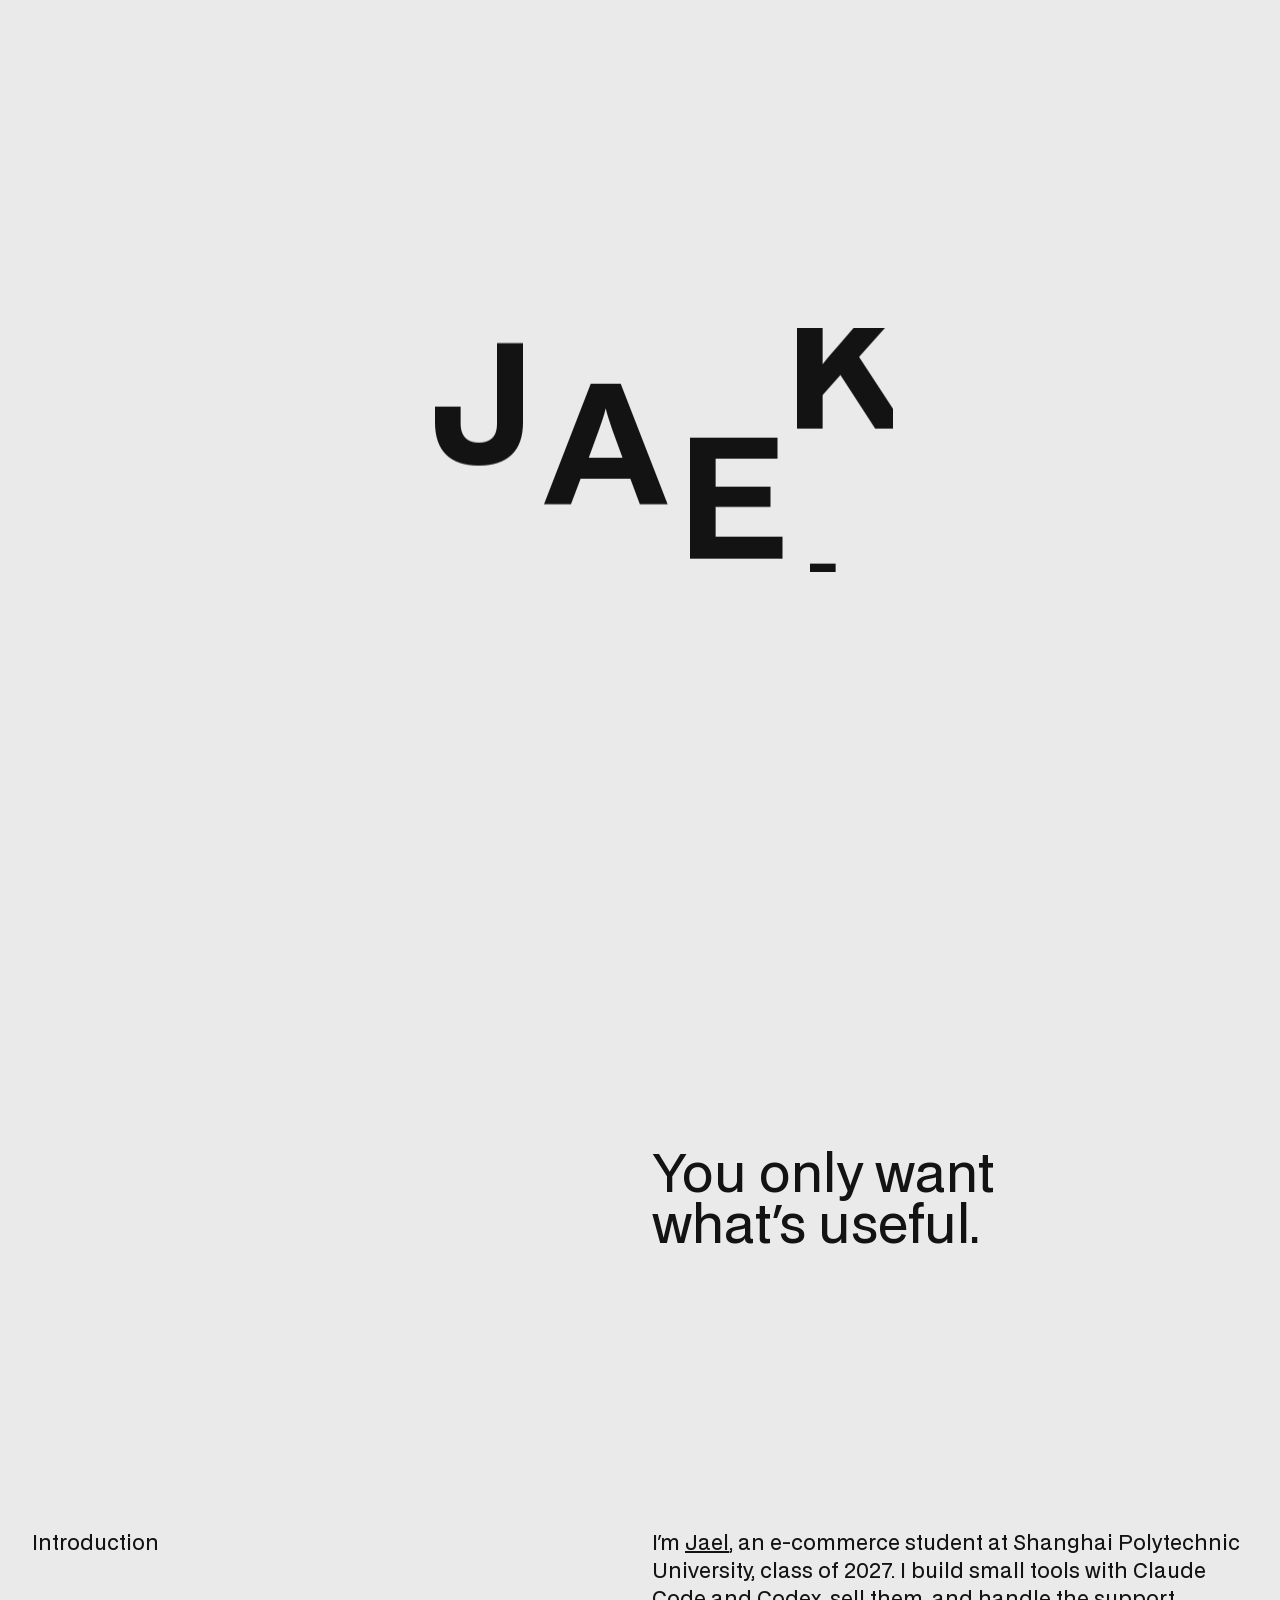
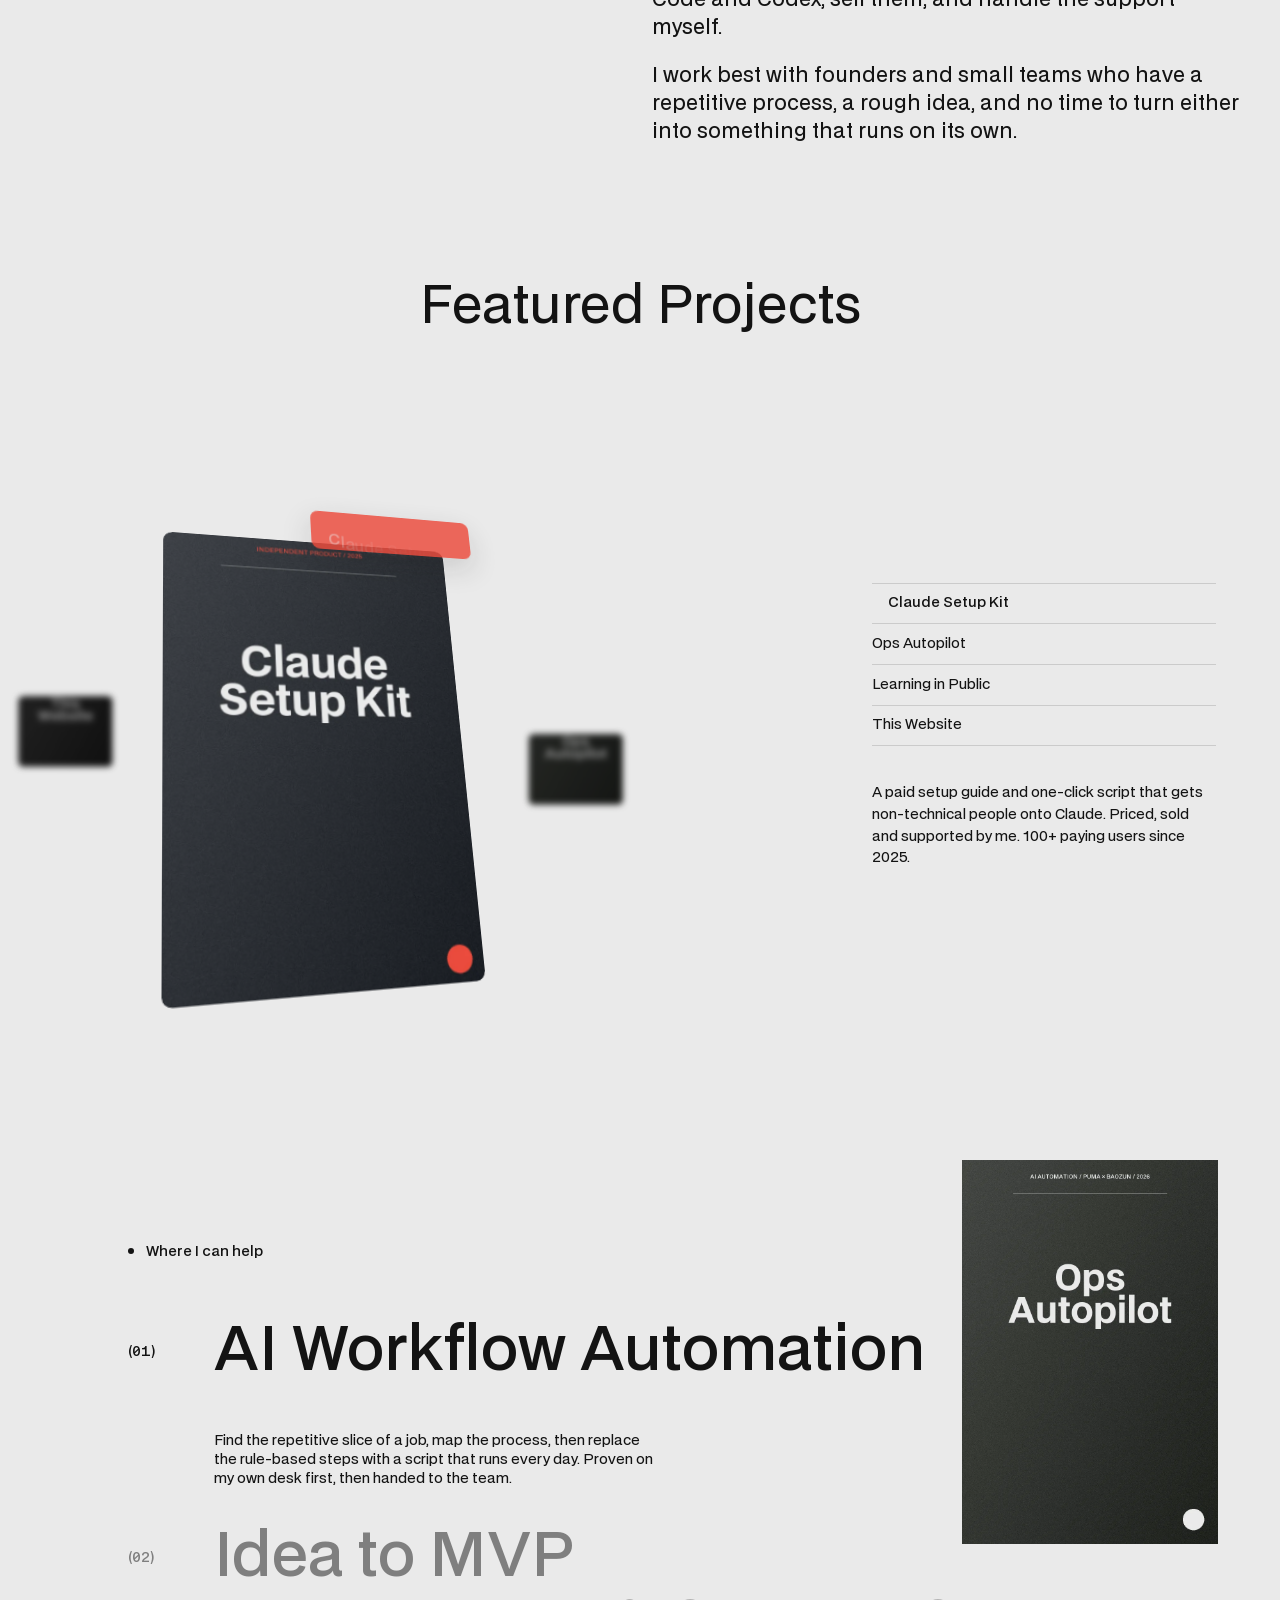
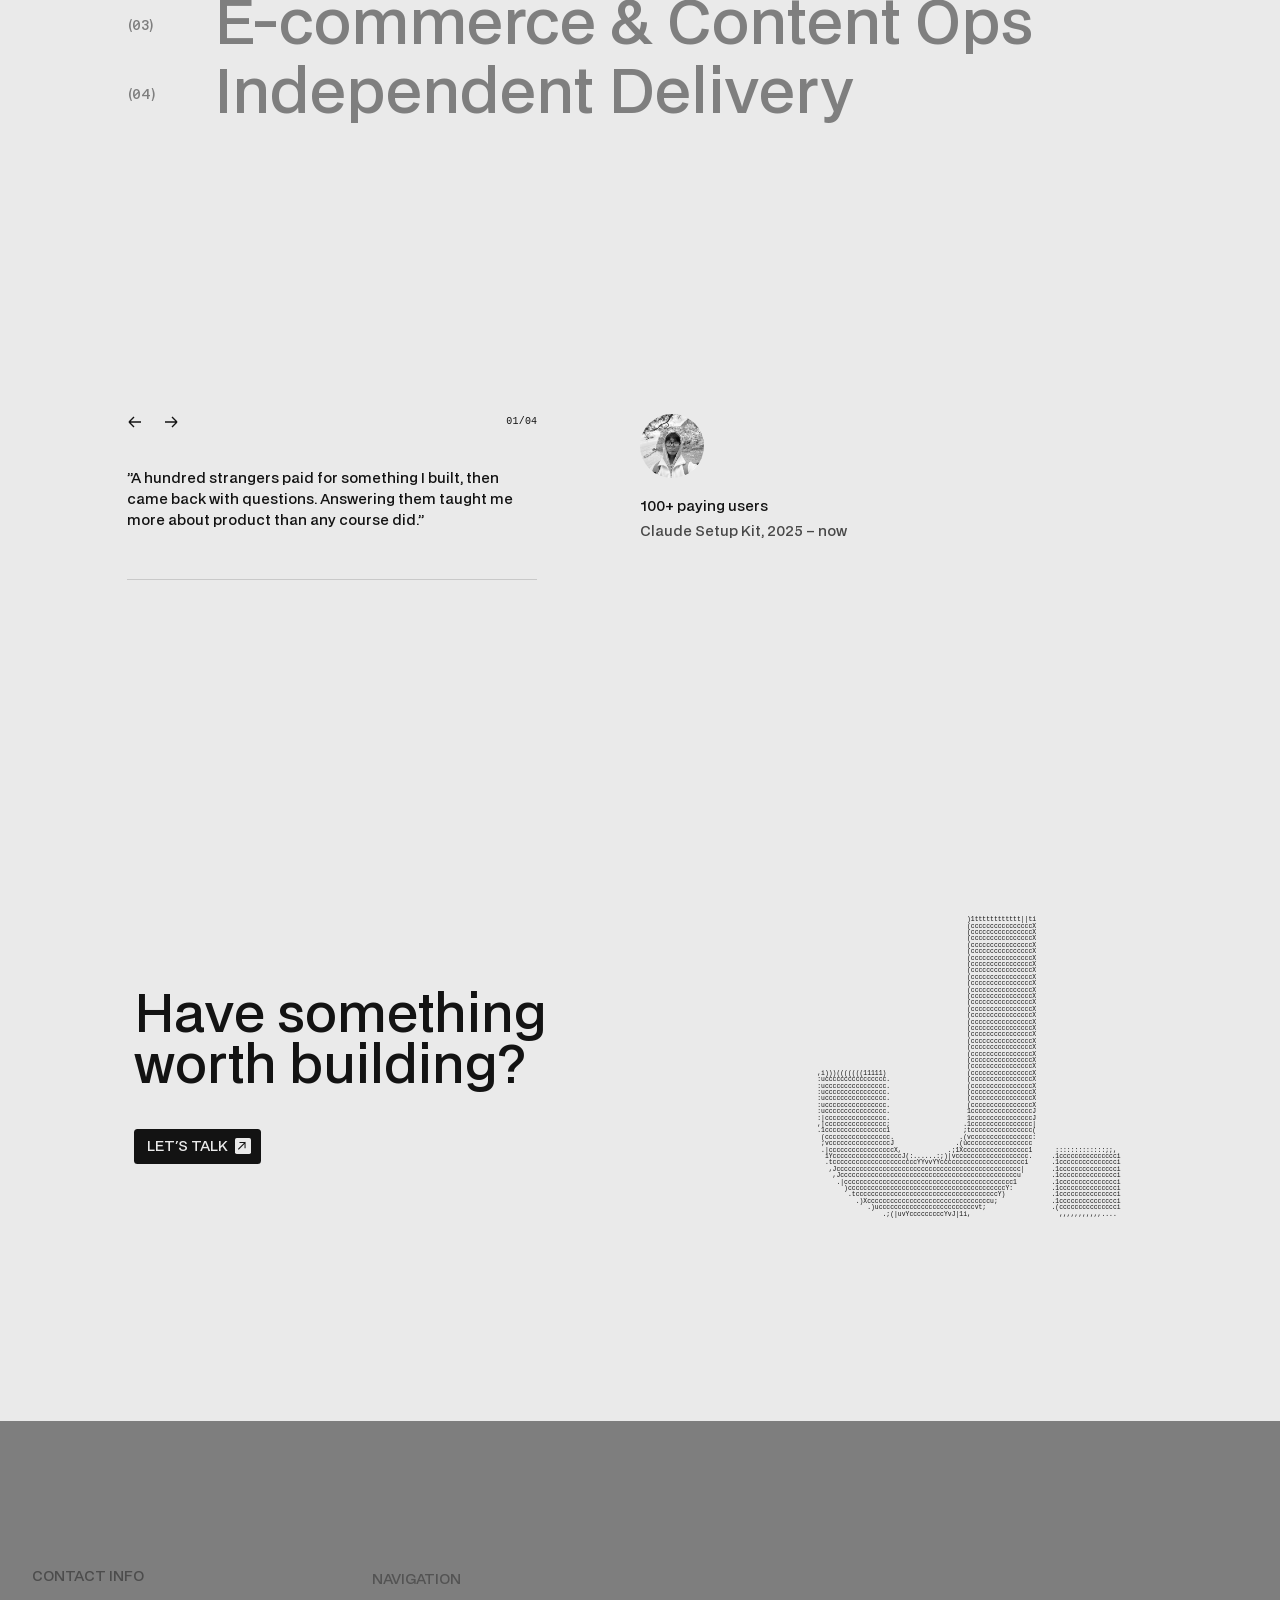
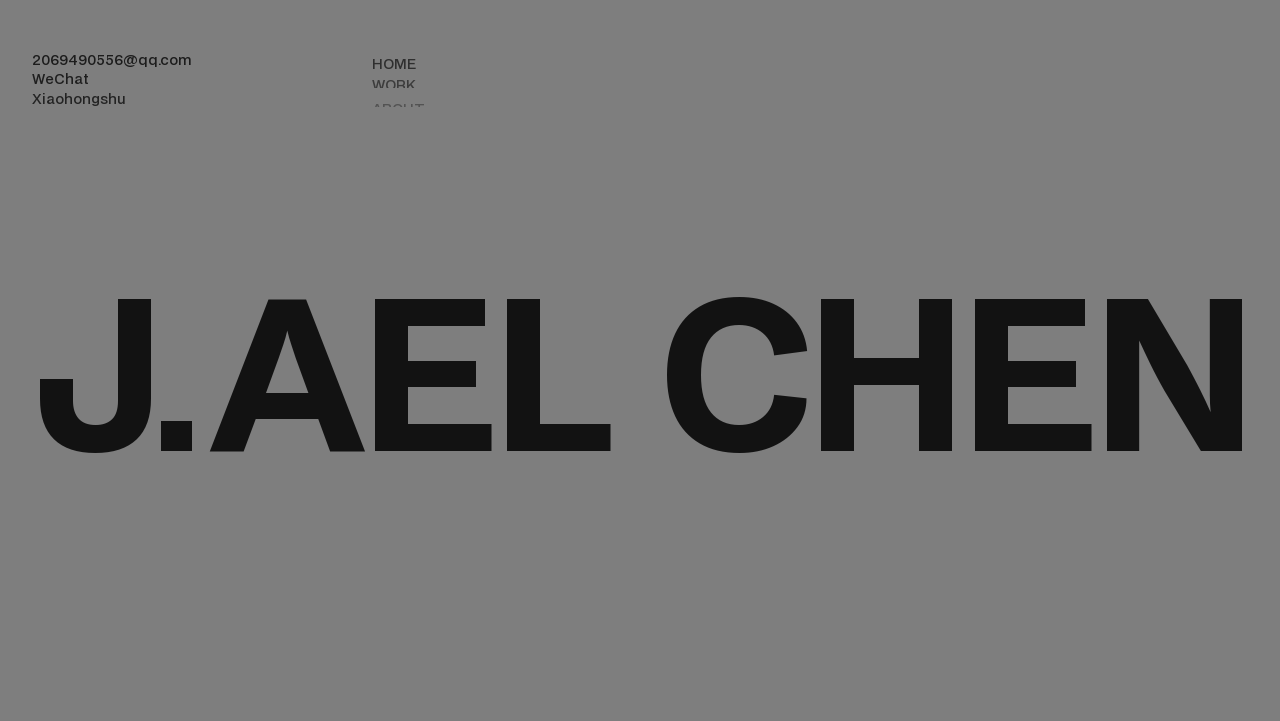
==== commit 037c5911: "Hero slide 1: Victoria Harbour portrait (landscape + phone crop); table poster stays on Ops Autopilo" ====
--- a/index.html
+++ b/index.html
@@ -124,7 +124,7 @@
     <div class="home-hero__media" aria-hidden="true">
       <div class="home-hero__image-stack" data-hero-parallax-image>
         <div class="home-hero__slides">
-          <div class="home-hero__slide is--current" data-hero-slide data-index="0" data-tone="light" data-href="work/claude-setup-kit.html data-name="Claude Setup Kit">
+          <div class="home-hero__slide is--current" data-hero-slide data-index="0" data-href="work/claude-setup-kit.html data-name="Claude Setup Kit">
             <div class="home-hero__slide-inner" data-hero-slide-inner>
               <picture><source media="(max-width:767px)" srcset="assets/work/claude-setup-kit-hero-m.webp"><img class="home-hero__image" src="assets/work/claude-setup-kit-hero.webp" alt="" width="1920" height="1080" loading="eager" decoding="async" data-hero-work-image="primary"></picture>
               <img class="home-hero__image home-hero__image--hover" src="assets/work/claude-setup-kit-hero-hover.webp" alt="" width="1920" height="1080" loading="lazy" decoding="async" data-hero-work-image="hover">
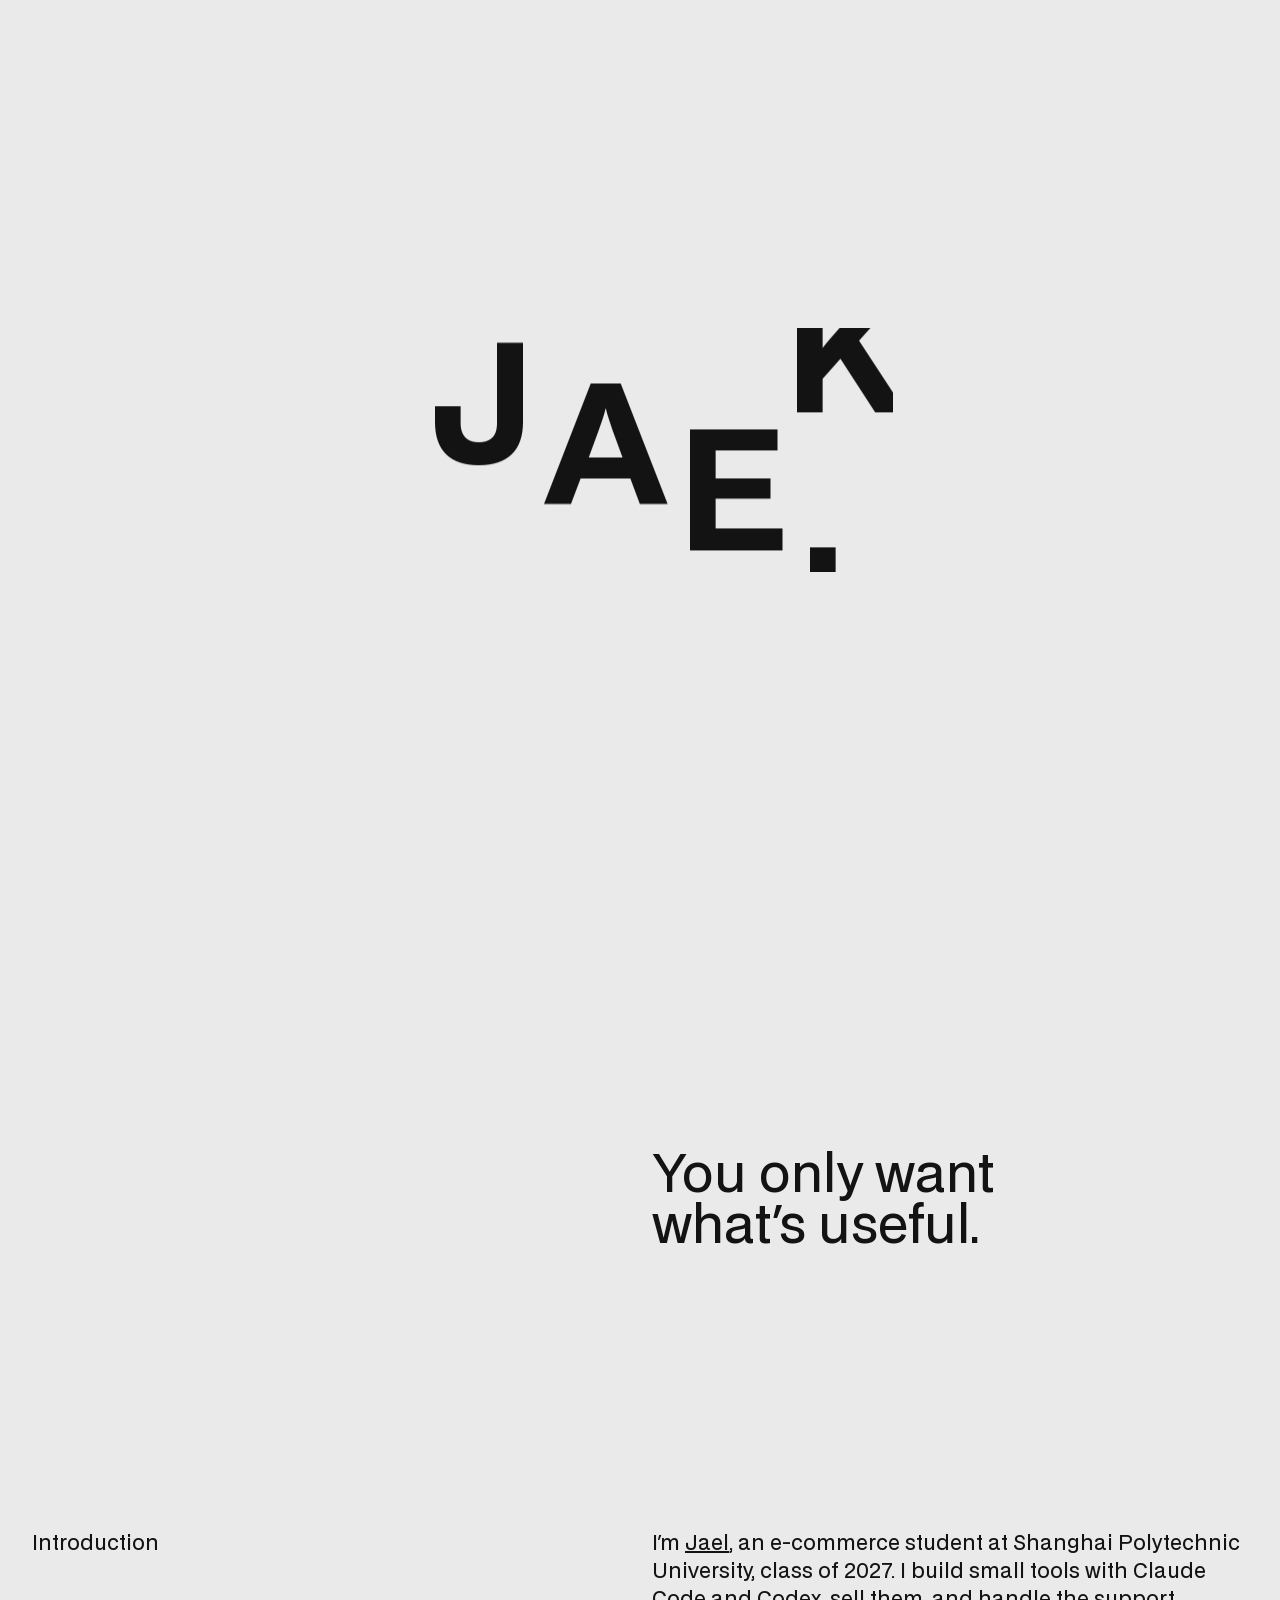
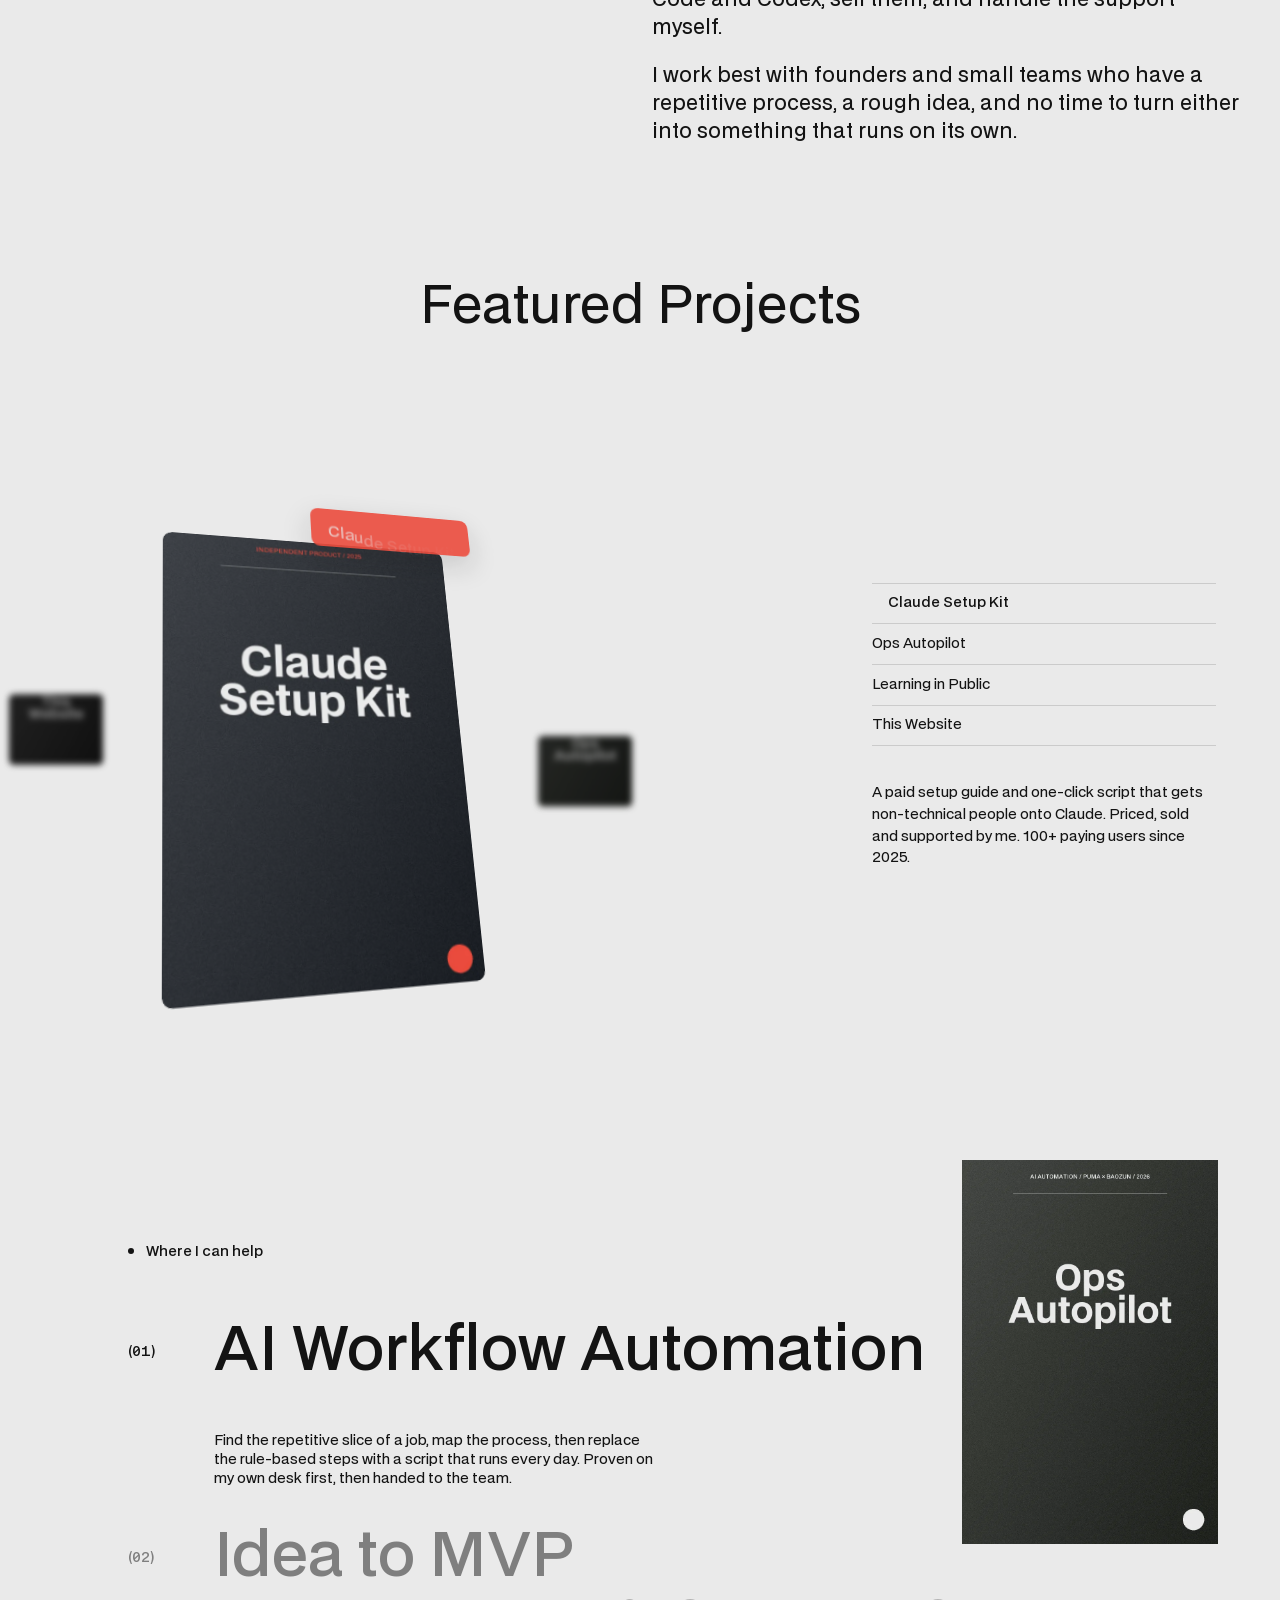
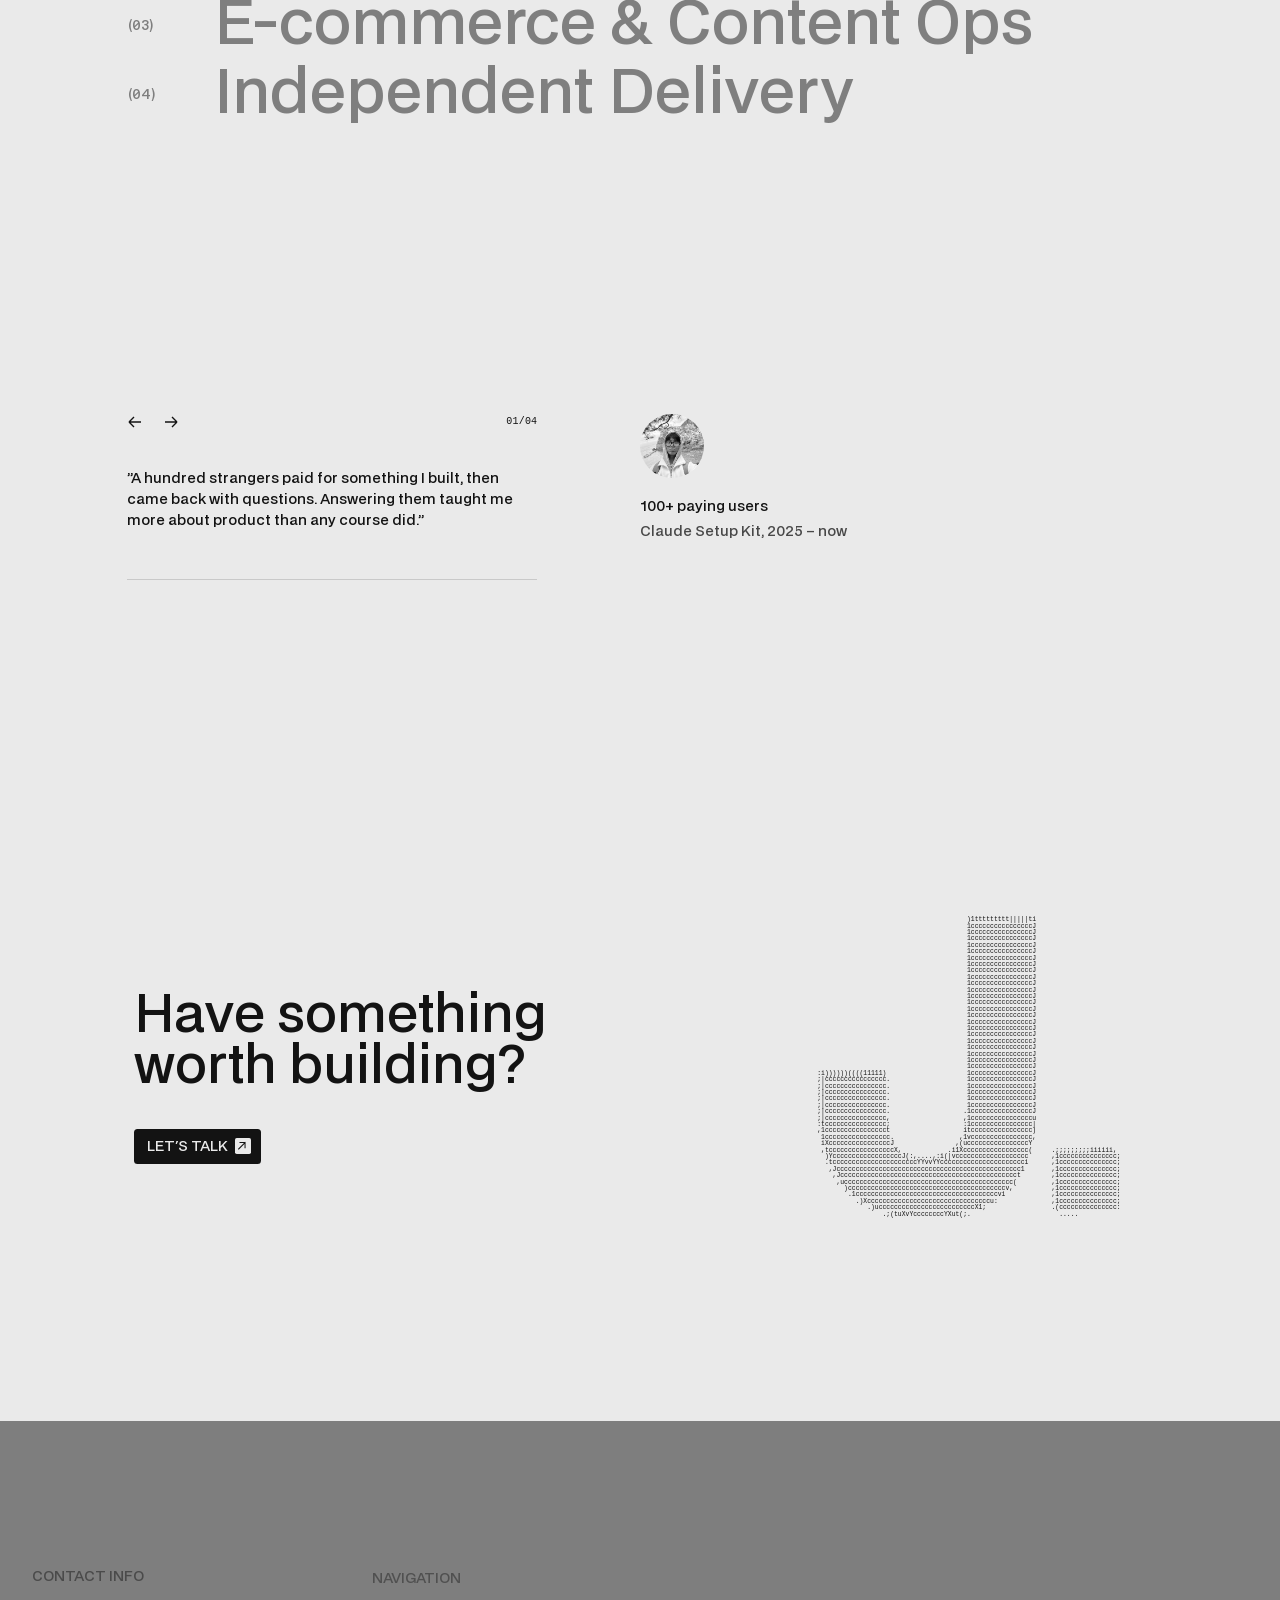
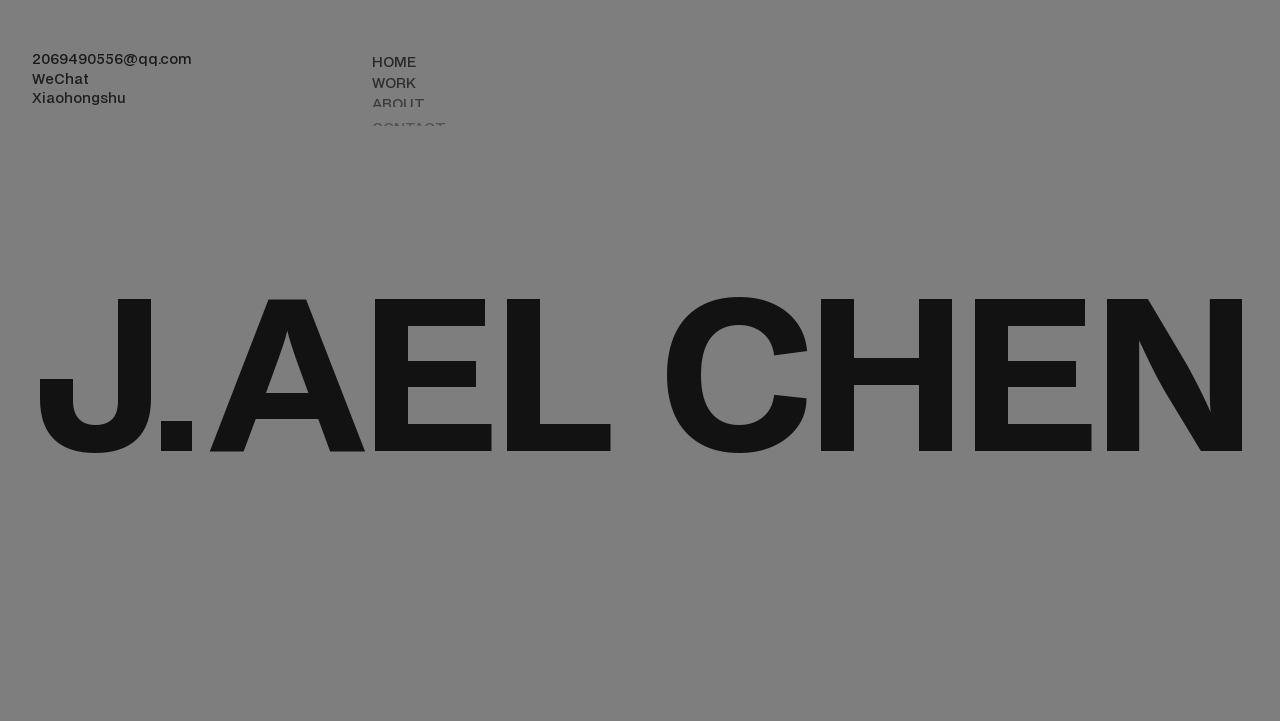
==== commit 3b8b450b: "Hero: monochrome desk flat-lay collages for all three slides GPT-generated grey desk (tone-mapped to" ====
--- a/index.html
+++ b/index.html
@@ -124,22 +124,22 @@
     <div class="home-hero__media" aria-hidden="true">
       <div class="home-hero__image-stack" data-hero-parallax-image>
         <div class="home-hero__slides">
-          <div class="home-hero__slide is--current" data-hero-slide data-index="0" data-href="work/claude-setup-kit.html data-name="Claude Setup Kit">
+          <div class="home-hero__slide is--current" data-hero-slide data-index="0" data-tone="light" data-href="work/claude-setup-kit.html" data-name="Claude Setup Kit">
             <div class="home-hero__slide-inner" data-hero-slide-inner>
-              <picture><source media="(max-width:767px)" srcset="assets/work/claude-setup-kit-hero-m.webp"><img class="home-hero__image" src="assets/work/claude-setup-kit-hero.webp" alt="" width="1920" height="1080" loading="eager" decoding="async" data-hero-work-image="primary"></picture>
-              <img class="home-hero__image home-hero__image--hover" src="assets/work/claude-setup-kit-hero-hover.webp" alt="" width="1920" height="1080" loading="lazy" decoding="async" data-hero-work-image="hover">
+              <picture><source media="(max-width:767px)" srcset="assets/work/collage-setup-kit-hero-m.webp"><img class="home-hero__image" src="assets/work/collage-setup-kit-hero.webp" alt="" width="1920" height="1080" loading="eager" decoding="async" data-hero-work-image="primary"></picture>
+              <img class="home-hero__image home-hero__image--hover" src="assets/work/collage-setup-kit-hero.webp" alt="" width="1920" height="1080" loading="lazy" decoding="async" data-hero-work-image="hover">
             </div>
           </div>
           <div class="home-hero__slide" data-hero-slide data-index="1" data-tone="light" data-href="work/ops-autopilot.html" data-name="Ops Autopilot">
             <div class="home-hero__slide-inner" data-hero-slide-inner>
-              <picture><source media="(max-width:767px)" srcset="assets/work/ops-autopilot-hero-m.webp"><img class="home-hero__image" src="assets/work/ops-autopilot-hero.webp" alt="" width="1920" height="1080" loading="lazy" decoding="async" data-hero-work-image="primary"></picture>
-              <img class="home-hero__image home-hero__image--hover" src="assets/work/ops-autopilot-hero-hover.webp" alt="" width="1920" height="1080" loading="lazy" decoding="async" data-hero-work-image="hover">
-            </div>
-          </div>
-          <div class="home-hero__slide" data-hero-slide data-index="2" data-href="work/learning-in-public.html" data-name="Learning in Public">
+              <picture><source media="(max-width:767px)" srcset="assets/work/collage-ops-autopilot-hero-m.webp"><img class="home-hero__image" src="assets/work/collage-ops-autopilot-hero.webp" alt="" width="1920" height="1080" loading="lazy" decoding="async" data-hero-work-image="primary"></picture>
+              <img class="home-hero__image home-hero__image--hover" src="assets/work/collage-ops-autopilot-hero.webp" alt="" width="1920" height="1080" loading="lazy" decoding="async" data-hero-work-image="hover">
+            </div>
+          </div>
+          <div class="home-hero__slide" data-hero-slide data-index="2" data-tone="light" data-href="work/learning-in-public.html" data-name="Learning in Public">
             <div class="home-hero__slide-inner" data-hero-slide-inner>
-              <img class="home-hero__image" src="assets/work/learning-in-public-hero.webp" alt="" width="1920" height="1080" loading="lazy" decoding="async" data-hero-work-image="primary">
-              <img class="home-hero__image home-hero__image--hover" src="assets/work/learning-in-public-hero-hover.webp" alt="" width="1920" height="1080" loading="lazy" decoding="async" data-hero-work-image="hover">
+              <picture><source media="(max-width:767px)" srcset="assets/work/collage-learning-in-public-hero-m.webp"><img class="home-hero__image" src="assets/work/collage-learning-in-public-hero.webp" alt="" width="1920" height="1080" loading="lazy" decoding="async" data-hero-work-image="primary"></picture>
+              <img class="home-hero__image home-hero__image--hover" src="assets/work/collage-learning-in-public-hero.webp" alt="" width="1920" height="1080" loading="lazy" decoding="async" data-hero-work-image="hover">
             </div>
           </div>
         </div>
--- a/styles.css
+++ b/styles.css
@@ -164,6 +164,7 @@
 .home-hero[data-hero-tone=light] .home-hero__shade{opacity:0}
 .home-hero[data-hero-tone=light] .home-hero__work-button{--button-043-color:var(--color-onyx);--button-043-icon-color:var(--color-alabaster-grey);--button-043-icon-color-background:var(--color-onyx)}
 .home-hero__shade{transition:opacity .6s ease}
+.home-hero[data-hero-tone=light] :is(.home-hero__dots,.home-hero__progress){--color-alabaster-grey:var(--color-onyx)}
 .home-hero__featured,.home-hero__statement,.home-hero__slideshow-nav{position:absolute;z-index:2}
 .home-hero__featured{top:50%;left:var(--hero-edge);right:var(--hero-edge);display:flex;align-items:center;justify-content:space-between;gap:1rem;transform:translateY(-50%);font-size:14px;font-weight:500;line-height:1;text-transform:uppercase}
 .home-hero__featured>*{white-space:nowrap}
